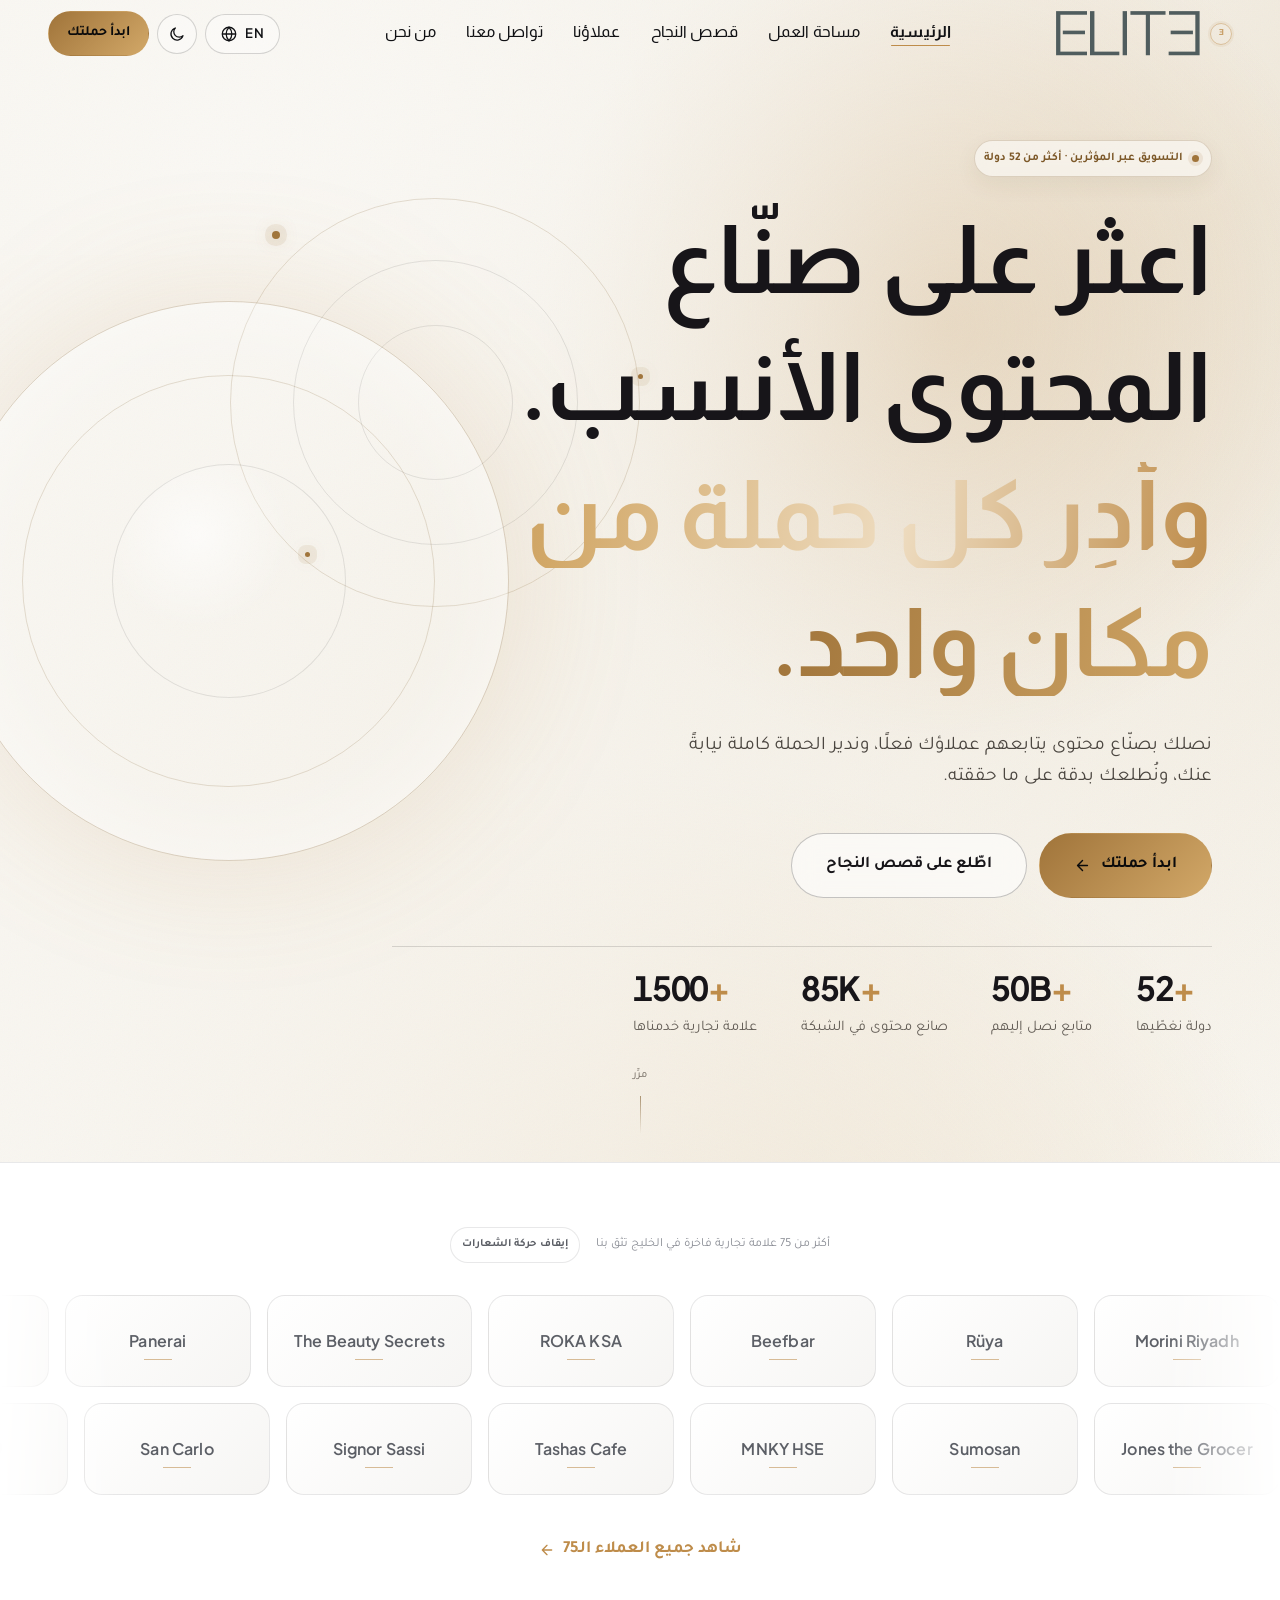
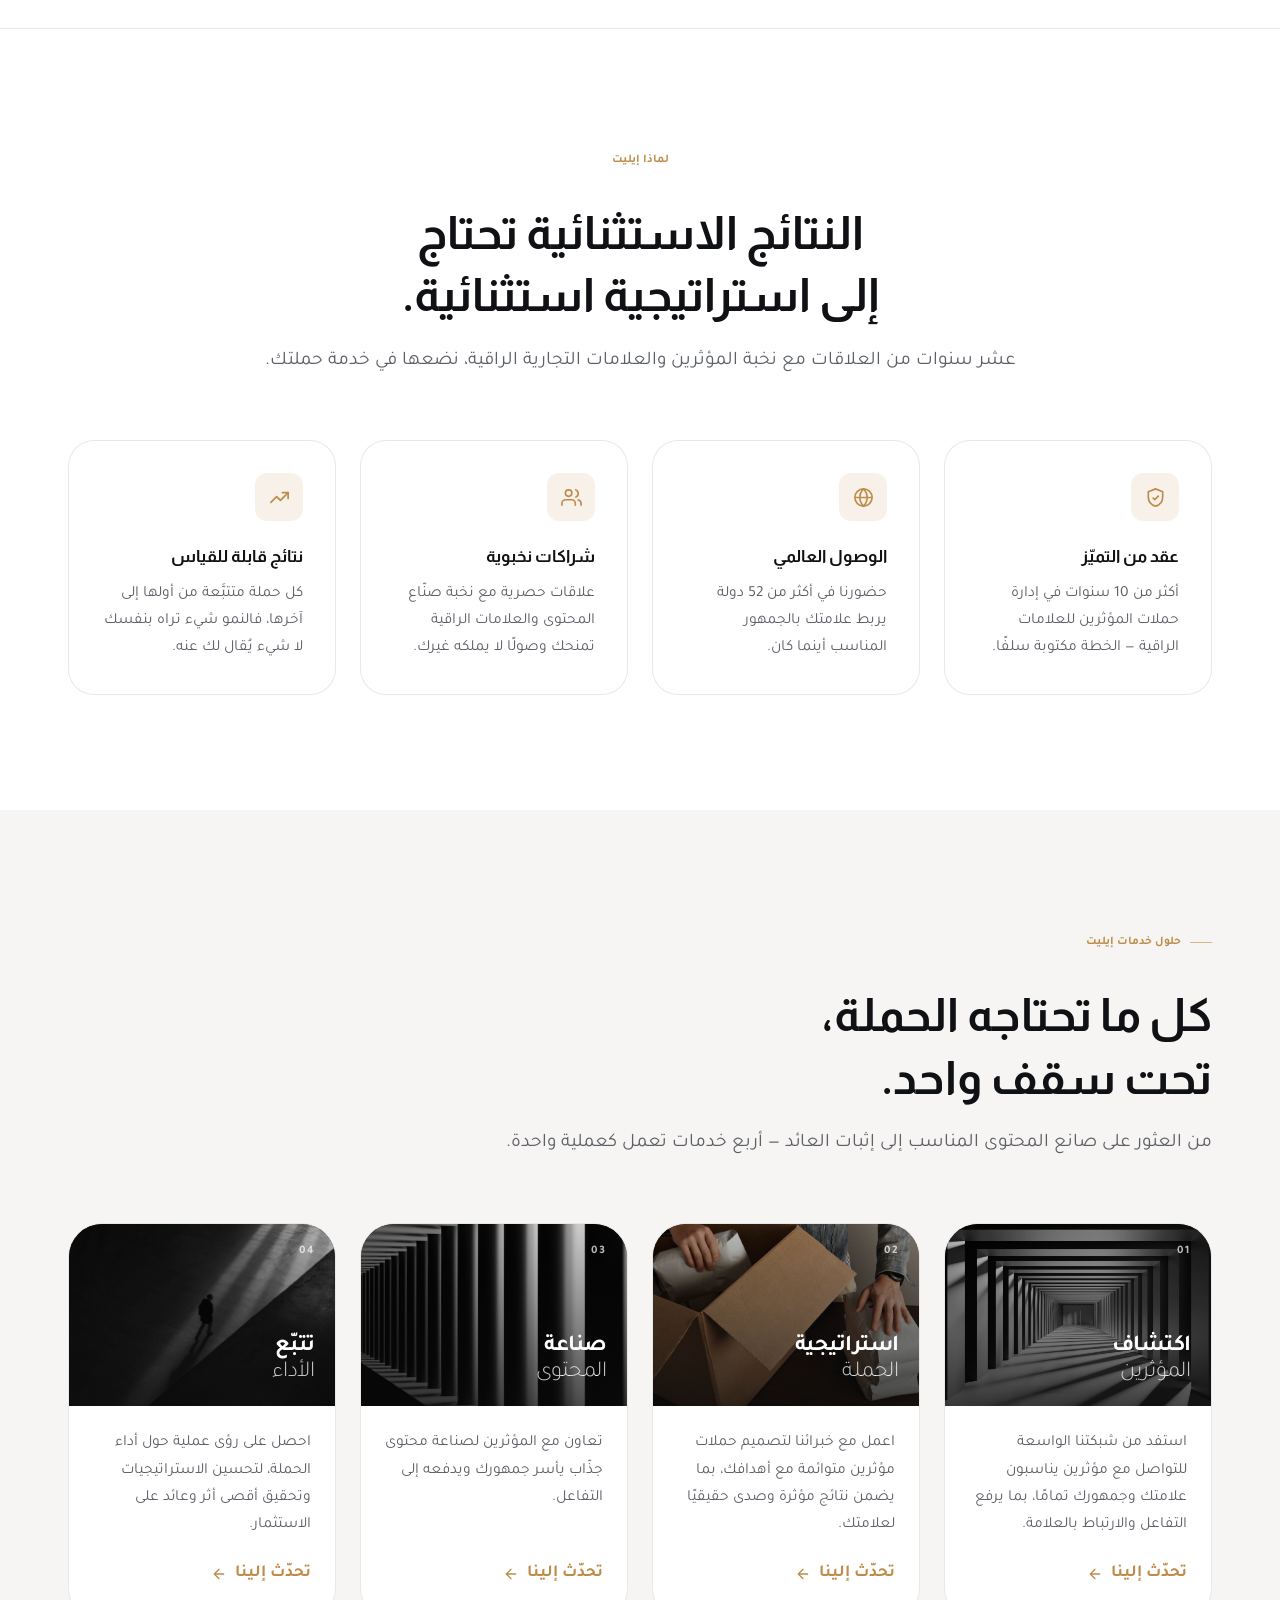
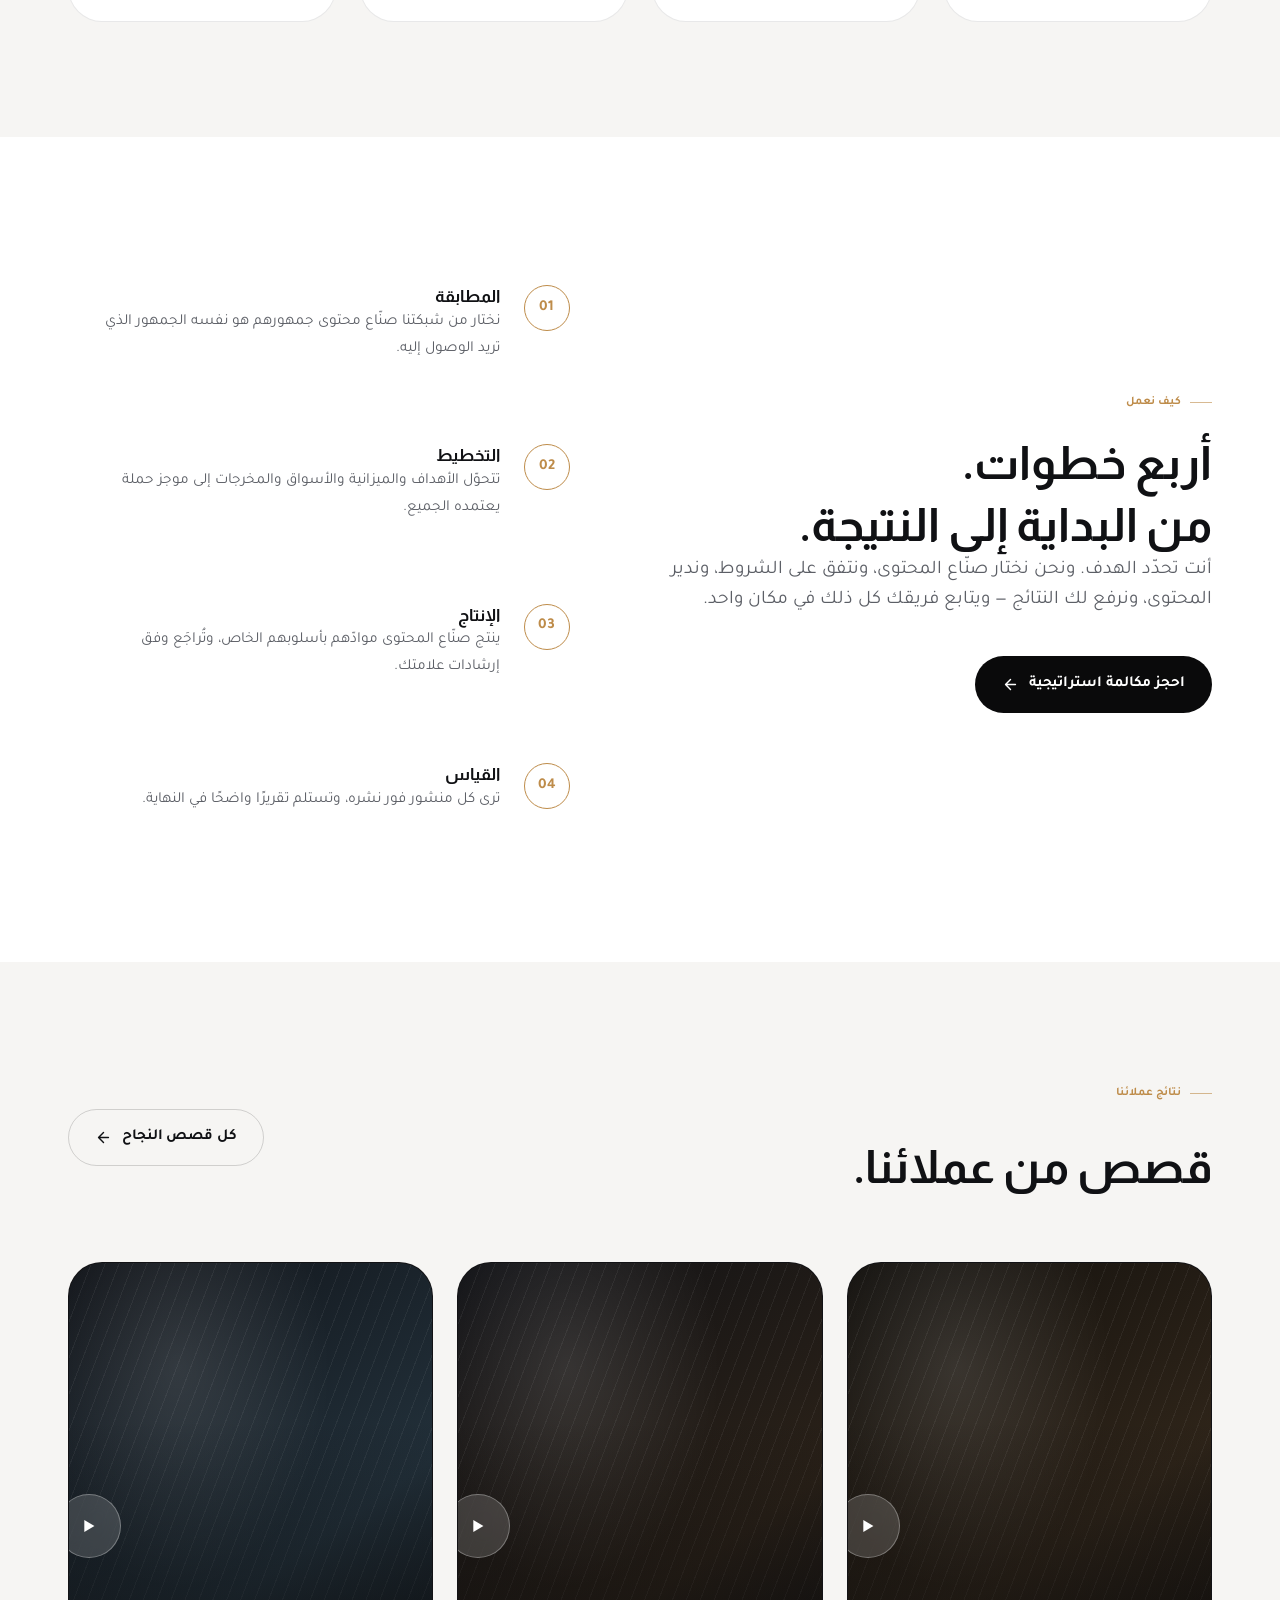
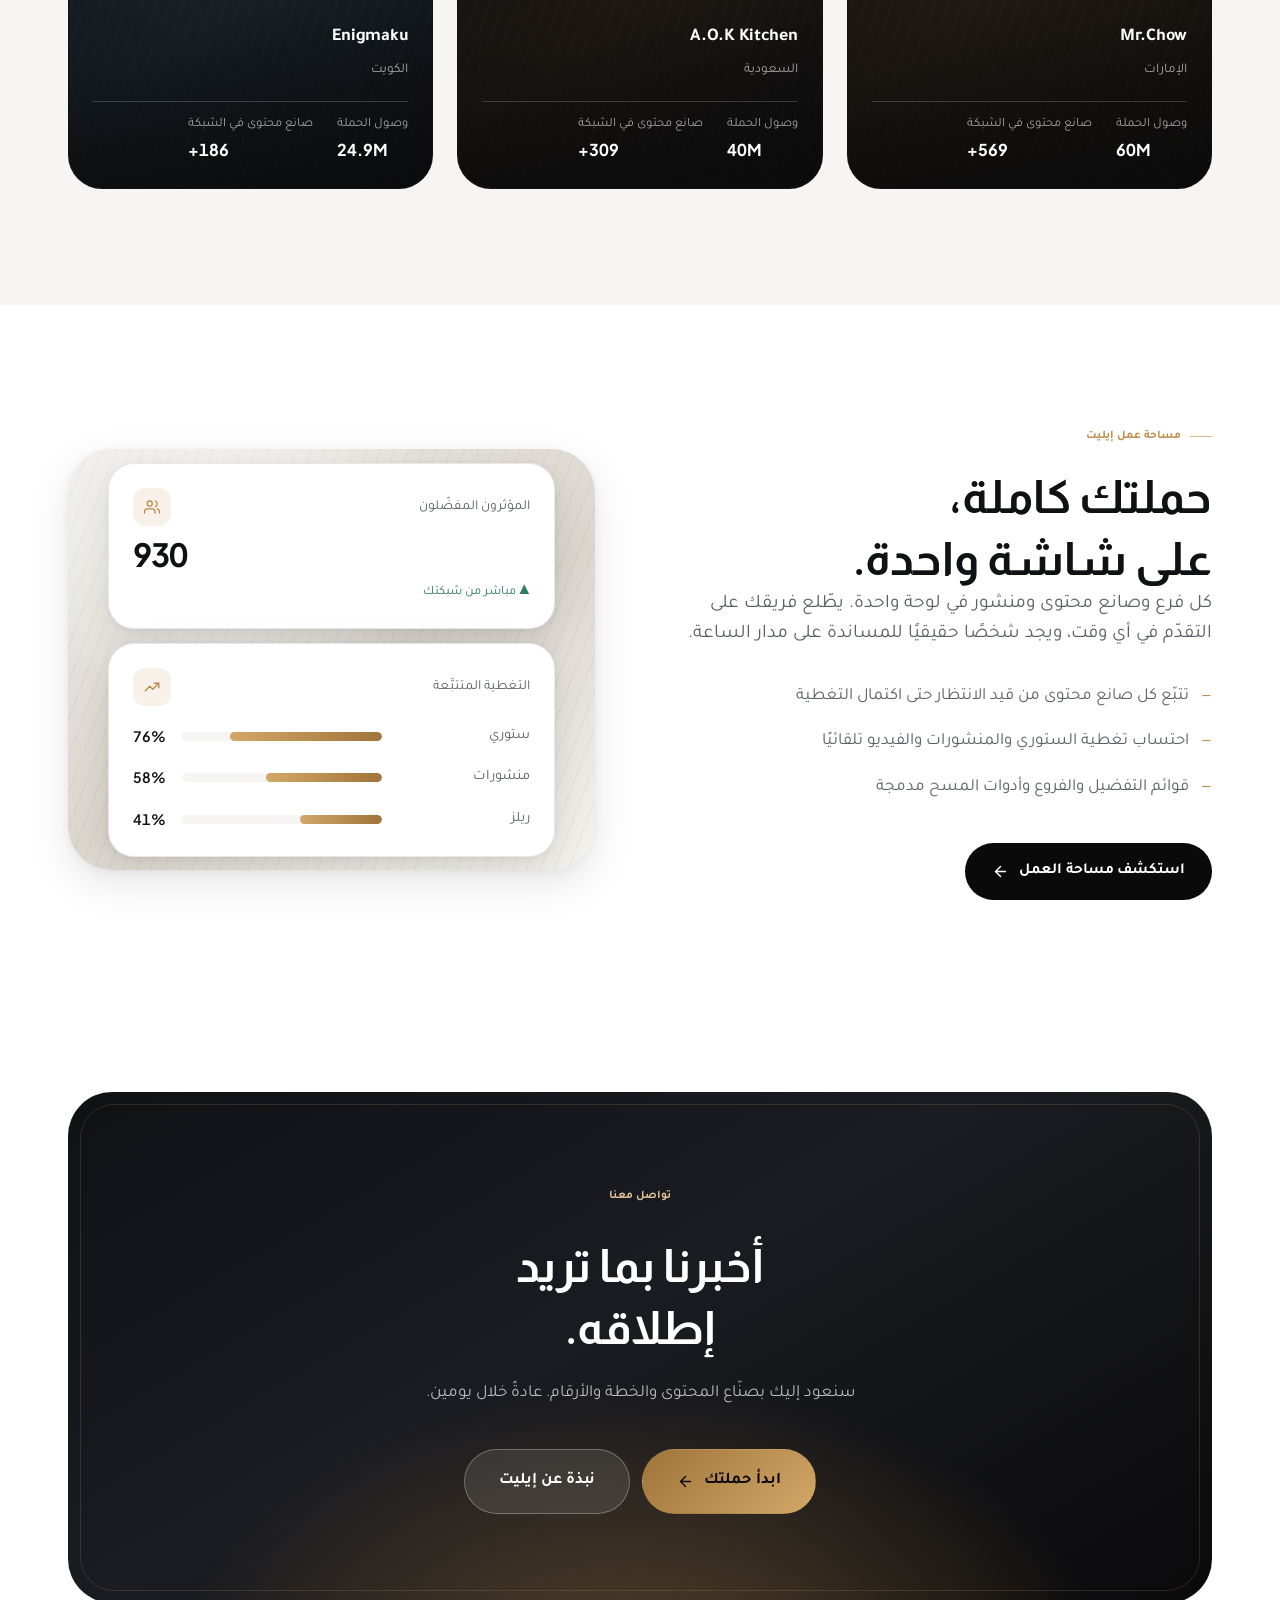
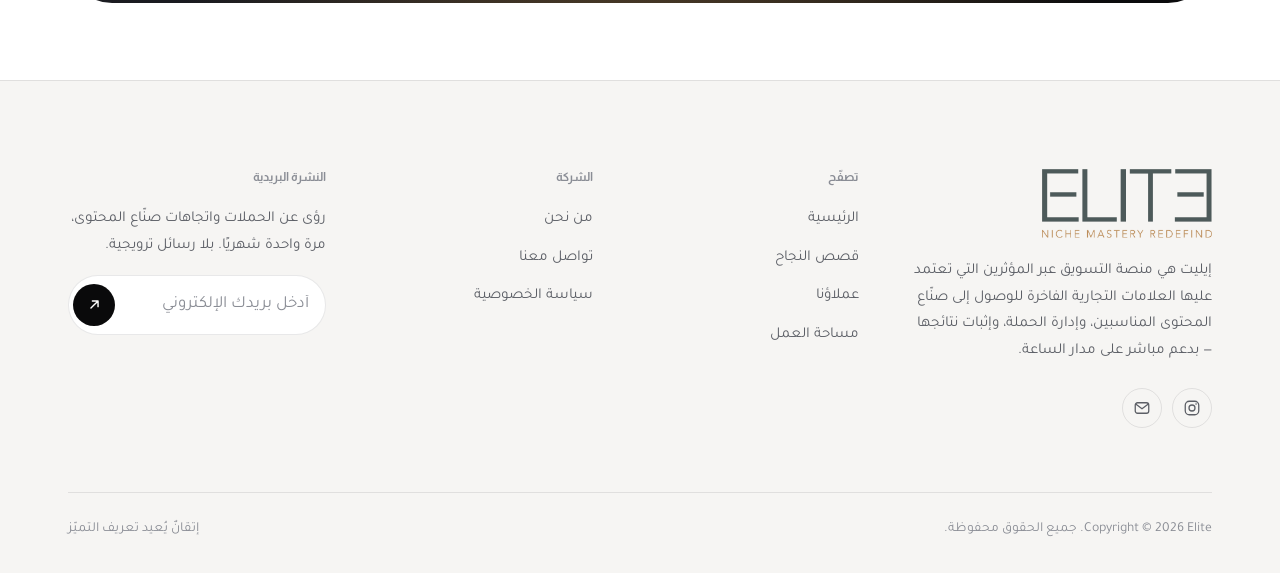
==== ar/index.html @ 70bd1389 "ELITe premium UI/UX rebuild: design system, EN+AR, dashboard, case studies, sponsors, contacts, abou" ====
<!DOCTYPE html>
<html lang="ar" dir="rtl" data-theme="light">
<head>
<meta charset="utf-8"/>
<meta name="viewport" content="width=device-width, initial-scale=1, viewport-fit=cover"/>
<title>إيليت — منصة المؤثرين التي تعتمد عليها العلامات الفاخرة</title>
<meta name="description" content="تربط إيليت العلامات التجارية الفاخرة بصنّاع محتوى موثوقين في أكثر من 52 دولة، ثم تخطط للحملة وتديرها وتقيس نتائجها في مساحة عمل واحدة."/>
<meta name="theme-color" content="#0A0A0B"/>
<link rel="preconnect" href="https://fonts.googleapis.com"/>
<link rel="preconnect" href="https://fonts.gstatic.com" crossorigin/>
<link href="https://fonts.googleapis.com/css2?family=Plus+Jakarta+Sans:wght@300;400;500;600;700;800&amp;family=Playfair+Display:wght@500;600&amp;display=swap" rel="stylesheet"/>
<link href="https://fonts.googleapis.com/css2?family=Tajawal:wght@300;400;500;700;800&family=Almarai:wght@400;700;800&display=swap" rel="stylesheet">
<link rel="stylesheet" href="../assets/css/elite.css"/>
<link rel="stylesheet" href="../assets/css/elite-rtl.css"/>
<link rel="icon" href="../assets/img/elite-logo.svg"/>
<script>(function(){try{var t=localStorage.getItem('elite-theme')||(matchMedia('(prefers-color-scheme: dark)').matches?'dark':'light');document.documentElement.setAttribute('data-theme',t);}catch(e){}})();</script>
<link rel="alternate" hreflang="en" href="../index.html">
<link rel="alternate" hreflang="ar" href="index.html">
</head>
<body data-page="index">
<a class="skip-link" href="#main">تخطَّ إلى المحتوى</a>

<header class="nav" data-tone="light">
  <div class="nav__inner">
    <a class="wordmark" href="index.html" aria-label="إيليت — الصفحة الرئيسية"><span class="wordmark__asset"><img class="wordmark__image" src="../assets/img/elite-logo.svg" alt="Elite"/></span><span class="wordmark__monogram" aria-hidden="true">E</span></a>
    <nav aria-label="التنقّل الرئيسي">
      <ul class="nav__links"><li><a class="nav__link" href="index.html" aria-current="page">الرئيسية</a></li><li><a class="nav__link" href="dashboard.html">مساحة العمل</a></li><li><a class="nav__link" href="case-studies.html">قصص النجاح</a></li><li><a class="nav__link" href="sponsors.html">عملاؤنا</a></li><li><a class="nav__link" href="contacts.html">تواصل معنا</a></li><li><a class="nav__link" href="about.html">من نحن</a></li></ul>
    </nav>
    <div class="nav__actions">
      <a class="icon-btn icon-btn--text lang-toggle" href="../index.html" hreflang="en" lang="en" aria-label="Switch language to English"><svg viewbox="0 0 24 24" fill="none" stroke="currentColor" stroke-width="1.7"><circle cx="12" cy="12" r="9"/><path d="M3 12h18M12 3c2.5 2.6 3.8 5.6 3.8 9S14.5 18.4 12 21c-2.5-2.6-3.8-5.6-3.8-9S9.5 5.6 12 3z"/></svg><span>EN</span></a>
      <button class="icon-btn" type="button" data-theme-toggle aria-label="تغيير المظهر" aria-pressed="false">
        <span class="theme-ico" aria-hidden="true"><span class="theme-ico__moon"><svg viewbox="0 0 24 24" fill="none" stroke="currentColor" stroke-width="1.7" stroke-linecap="round" stroke-linejoin="round"><path d="M20 14.2A8.2 8.2 0 1 1 9.8 4a6.6 6.6 0 0 0 10.2 10.2z"/></svg></span><span class="theme-ico__sun"><svg viewbox="0 0 24 24" fill="none" stroke="currentColor" stroke-width="1.7" stroke-linecap="round"><circle cx="12" cy="12" r="4.2"/><path d="M12 2.5v2M12 19.5v2M2.5 12h2M19.5 12h2M5.2 5.2l1.4 1.4M17.4 17.4l1.4 1.4M18.8 5.2l-1.4 1.4M6.6 17.4l-1.4 1.4"/></svg></span></span>
      </button>
      <a class="btn btn--primary btn--sm nav__cta" href="contacts.html">ابدأ حملتك</a>
      <button class="icon-btn nav__toggle" type="button" data-drawer-toggle aria-expanded="false" aria-controls="drawer" aria-label="فتح القائمة"><svg class="ico-open" viewbox="0 0 24 24" fill="none" stroke="currentColor" stroke-width="1.8" stroke-linecap="round"><path d="M4 8h16M4 16h16"/></svg><svg class="ico-close" style="display:none" viewbox="0 0 24 24" fill="none" stroke="currentColor" stroke-width="1.8" stroke-linecap="round"><path d="M6 6l12 12M18 6L6 18"/></svg></button>
    </div>
  </div>
</header>
<div class="drawer" id="drawer">
  <a href="index.html" aria-current="page">الرئيسية<svg class="ico ico--arrow" viewbox="0 0 24 24" fill="none" stroke="currentColor" stroke-width="2" stroke-linecap="round" stroke-linejoin="round"><path d="M5 12h13M12 5l7 7-7 7"/></svg></a><a href="dashboard.html">مساحة العمل<svg class="ico ico--arrow" viewbox="0 0 24 24" fill="none" stroke="currentColor" stroke-width="2" stroke-linecap="round" stroke-linejoin="round"><path d="M5 12h13M12 5l7 7-7 7"/></svg></a><a href="case-studies.html">قصص النجاح<svg class="ico ico--arrow" viewbox="0 0 24 24" fill="none" stroke="currentColor" stroke-width="2" stroke-linecap="round" stroke-linejoin="round"><path d="M5 12h13M12 5l7 7-7 7"/></svg></a><a href="sponsors.html">عملاؤنا<svg class="ico ico--arrow" viewbox="0 0 24 24" fill="none" stroke="currentColor" stroke-width="2" stroke-linecap="round" stroke-linejoin="round"><path d="M5 12h13M12 5l7 7-7 7"/></svg></a><a href="contacts.html">تواصل معنا<svg class="ico ico--arrow" viewbox="0 0 24 24" fill="none" stroke="currentColor" stroke-width="2" stroke-linecap="round" stroke-linejoin="round"><path d="M5 12h13M12 5l7 7-7 7"/></svg></a><a href="about.html">من نحن<svg class="ico ico--arrow" viewbox="0 0 24 24" fill="none" stroke="currentColor" stroke-width="2" stroke-linecap="round" stroke-linejoin="round"><path d="M5 12h13M12 5l7 7-7 7"/></svg></a>
  <div class="drawer__foot">
    <a class="btn btn--primary btn--block" href="contacts.html">ابدأ حملتك</a>
  </div>
</div>

<main id="main">

  <!-- ── HERO ───────────────────────────────────────────────────────────── -->
  <section class="hero noise">
    <div class="hero__media hero__media--generated" aria-hidden="true"></div>
    <div class="hero__scrim" aria-hidden="true"></div>
    <span class="hero__emblem" aria-hidden="true"></span>
    <div class="hero__orbit" aria-hidden="true"><i></i><i></i><i></i></div>
    <div class="container hero__inner">
      <div class="hero__content">
        <span class="eyebrow hero__eyebrow rise"><span class="hero__live-dot"></span>التسويق عبر المؤثرين · أكثر من 52 دولة</span>
        <h1 class="display rise" data-delay="1">اعثر على صنّاع المحتوى الأنسب.<br/><span class="gold-gradient">وأدِر كل حملة من مكان واحد.</span></h1>
        <p class="hero__sub rise" data-delay="2">نصلك بصنّاع محتوى يتابعهم عملاؤك فعلًا، وندير الحملة كاملة نيابةً عنك، ونُطلعك بدقة على ما حققته.</p>
        <div class="hero__cta rise" data-delay="3">
          <a class="btn btn--primary btn--lg" href="contacts.html">ابدأ حملتك <svg class="ico ico--arrow" viewbox="0 0 24 24" fill="none" stroke="currentColor" stroke-width="2" stroke-linecap="round" stroke-linejoin="round"><path d="M5 12h13M12 5l7 7-7 7"/></svg></a>
          <a class="btn btn--on-dark btn--lg" href="case-studies.html">اطّلع على قصص النجاح</a>
        </div>
        <div class="hero__meta rise" data-delay="4">
          <div class="stat"><div class="stat__value"><span data-count="52">52</span><span class="unit">+</span></div><div class="stat__label">دولة نغطّيها</div></div>
          <div class="stat"><div class="stat__value"><span data-count="50" data-suffix="B">50B</span><span class="unit">+</span></div><div class="stat__label">متابع نصل إليهم</div></div>
          <div class="stat"><div class="stat__value"><span data-count="85" data-suffix="K">85K</span><span class="unit">+</span></div><div class="stat__label">صانع محتوى في الشبكة</div></div>
          <div class="stat"><div class="stat__value"><span data-count="1500">1500</span><span class="unit">+</span></div><div class="stat__label">علامة تجارية خدمناها</div></div>
        </div>
      </div>
    </div>
    <span class="hero__scroll" aria-hidden="true">مرِّر<i></i></span>
  </section>

  <!-- ── TRUST ──────────────────────────────────────────────────────────── -->
  <section class="trust" aria-labelledby="trust-title">
    <div class="trust__head"><p class="trust__label" id="trust-title">أكثر من 75 علامة تجارية فاخرة في الخليج تثق بنا</p><button class="marquee-control" type="button" data-marquee-toggle aria-pressed="false">إيقاف حركة الشعارات</button></div>
    <div class="marquee">
      <div class="marquee__track" data-loop><span class="logo-chip logo-chip--fallback" role="img" aria-label="Morini Riyadh" title="Morini Riyadh"><span aria-hidden="true">Morini Riyadh</span></span><span class="logo-chip logo-chip--fallback" role="img" aria-label="Rüya" title="Rüya"><span aria-hidden="true">Rüya</span></span><span class="logo-chip logo-chip--fallback" role="img" aria-label="Beefbar" title="Beefbar"><span aria-hidden="true">Beefbar</span></span><span class="logo-chip logo-chip--fallback" role="img" aria-label="ROKA KSA" title="ROKA KSA"><span aria-hidden="true">ROKA KSA</span></span><span class="logo-chip logo-chip--fallback" role="img" aria-label="The Beauty Secrets" title="The Beauty Secrets"><span aria-hidden="true">The Beauty Secrets</span></span><span class="logo-chip logo-chip--fallback" role="img" aria-label="Panerai" title="Panerai"><span aria-hidden="true">Panerai</span></span><span class="logo-chip logo-chip--fallback" role="img" aria-label="TAG Heuer" title="TAG Heuer"><span aria-hidden="true">TAG Heuer</span></span><span class="logo-chip logo-chip--fallback" role="img" aria-label="Ted Baker" title="Ted Baker"><span aria-hidden="true">Ted Baker</span></span><span class="logo-chip logo-chip--fallback" role="img" aria-label="Maje" title="Maje"><span aria-hidden="true">Maje</span></span><span class="logo-chip logo-chip--fallback" role="img" aria-label="Crocs" title="Crocs"><span aria-hidden="true">Crocs</span></span><span class="logo-chip logo-chip--fallback" role="img" aria-label="Coya" title="Coya"><span aria-hidden="true">Coya</span></span><span class="logo-chip logo-chip--fallback" role="img" aria-label="Bagatelle" title="Bagatelle"><span aria-hidden="true">Bagatelle</span></span></div>
    </div>
    <div class="marquee marquee--reverse" style="margin-top:16px">
      <div class="marquee__track" data-loop><span class="logo-chip logo-chip--fallback" role="img" aria-label="Jones the Grocer" title="Jones the Grocer"><span aria-hidden="true">Jones the Grocer</span></span><span class="logo-chip logo-chip--fallback" role="img" aria-label="Sumosan" title="Sumosan"><span aria-hidden="true">Sumosan</span></span><span class="logo-chip logo-chip--fallback" role="img" aria-label="MNKY HSE" title="MNKY HSE"><span aria-hidden="true">MNKY HSE</span></span><span class="logo-chip logo-chip--fallback" role="img" aria-label="Tashas Cafe" title="Tashas Cafe"><span aria-hidden="true">Tashas Cafe</span></span><span class="logo-chip logo-chip--fallback" role="img" aria-label="Signor Sassi" title="Signor Sassi"><span aria-hidden="true">Signor Sassi</span></span><span class="logo-chip logo-chip--fallback" role="img" aria-label="San Carlo" title="San Carlo"><span aria-hidden="true">San Carlo</span></span><span class="logo-chip logo-chip--fallback" role="img" aria-label="MYAZŪ" title="MYAZŪ"><span aria-hidden="true">MYAZŪ</span></span><span class="logo-chip logo-chip--fallback" role="img" aria-label="Urth Caffe" title="Urth Caffe"><span aria-hidden="true">Urth Caffe</span></span><span class="logo-chip logo-chip--fallback" role="img" aria-label="Vero Moda" title="Vero Moda"><span aria-hidden="true">Vero Moda</span></span><span class="logo-chip logo-chip--fallback" role="img" aria-label="Kiko" title="Kiko"><span aria-hidden="true">Kiko</span></span><span class="logo-chip logo-chip--fallback" role="img" aria-label="Fred" title="Fred"><span aria-hidden="true">Fred</span></span><span class="logo-chip logo-chip--fallback" role="img" aria-label="Solitaire" title="Solitaire"><span aria-hidden="true">Solitaire</span></span></div>
    </div>
    <div class="container center mt-10">
      <a class="link-arrow" href="sponsors.html">شاهد جميع العملاء الـ75 <svg class="ico ico--arrow" viewbox="0 0 24 24" fill="none" stroke="currentColor" stroke-width="2" stroke-linecap="round" stroke-linejoin="round"><path d="M5 12h13M12 5l7 7-7 7"/></svg></a>
    </div>
  </section>

  <!-- ── VALUE ──────────────────────────────────────────────────────────── -->
  <section class="section" aria-labelledby="value-title">
    <div class="container">
      <div class="section-head section-head--center reveal">
        <span class="eyebrow eyebrow--center">لماذا إيليت</span>
        <h2 id="value-title" class="mt-4">النتائج الاستثنائية تحتاج<br/>إلى استراتيجية استثنائية.</h2>
        <p class="lede">عشر سنوات من العلاقات مع نخبة المؤثرين والعلامات التجارية الراقية، نضعها في خدمة حملتك.</p>
      </div>
      <div class="grid cols-4 mt-16">
        <article class="card card--hover reveal" data-delay="1">
          <div class="card__icon"><svg viewbox="0 0 24 24" fill="none" stroke="currentColor" stroke-width="1.7" stroke-linejoin="round"><path d="M12 3l7.5 3v5.4c0 4.5-3 8.3-7.5 9.6-4.5-1.3-7.5-5.1-7.5-9.6V6z"/><path d="M9 12l2.2 2.2L15.4 10"/></svg></div>
          <h3 class="h4 card__title">عقد من التميّز</h3>
          <p class="muted" style="font-size:.97rem">أكثر من 10 سنوات في إدارة حملات المؤثرين للعلامات الراقية — الخطة مكتوبة سلفًا.</p>
        </article>
        <article class="card card--hover reveal" data-delay="2">
          <div class="card__icon"><svg viewbox="0 0 24 24" fill="none" stroke="currentColor" stroke-width="1.7"><circle cx="12" cy="12" r="9"/><path d="M3 12h18M12 3c2.5 2.6 3.8 5.6 3.8 9S14.5 18.4 12 21c-2.5-2.6-3.8-5.6-3.8-9S9.5 5.6 12 3z"/></svg></div>
          <h3 class="h4 card__title">الوصول العالمي</h3>
          <p class="muted" style="font-size:.97rem">حضورنا في أكثر من 52 دولة يربط علامتك بالجمهور المناسب أينما كان.</p>
        </article>
        <article class="card card--hover reveal" data-delay="3">
          <div class="card__icon"><svg viewbox="0 0 24 24" fill="none" stroke="currentColor" stroke-width="1.7" stroke-linecap="round" stroke-linejoin="round"><path d="M16 20v-1.6a4 4 0 0 0-4-4H6a4 4 0 0 0-4 4V20"/><circle cx="9" cy="7.4" r="3.4"/><path d="M22 20v-1.6a4 4 0 0 0-3-3.87M16.5 4.1a4 4 0 0 1 0 7.4"/></svg></div>
          <h3 class="h4 card__title">شراكات نخبوية</h3>
          <p class="muted" style="font-size:.97rem">علاقات حصرية مع نخبة صنّاع المحتوى والعلامات الراقية تمنحك وصولًا لا يملكه غيرك.</p>
        </article>
        <article class="card card--hover reveal" data-delay="4">
          <div class="card__icon"><svg viewbox="0 0 24 24" fill="none" stroke="currentColor" stroke-width="1.8" stroke-linecap="round" stroke-linejoin="round"><path d="M3 17l6-6 4 4 8-8"/><path d="M15 7h6v6"/></svg></div>
          <h3 class="h4 card__title">نتائج قابلة للقياس</h3>
          <p class="muted" style="font-size:.97rem">كل حملة متتبَّعة من أولها إلى آخرها، فالنمو شيء تراه بنفسك لا شيء يُقال لك عنه.</p>
        </article></div>
    </div>
  </section>

  <!-- ── SERVICES ───────────────────────────────────────────────────────── -->
  <section class="section section--sunken" id="services" aria-labelledby="svc-title">
    <div class="container">
      <div class="section-head reveal">
        <span class="eyebrow">حلول خدمات إيليت</span>
        <h2 id="svc-title" class="mt-4">كل ما تحتاجه الحملة،<br/>تحت سقف واحد.</h2>
        <p class="lede">من العثور على صانع المحتوى المناسب إلى إثبات العائد — أربع خدمات تعمل كعملية واحدة.</p>
      </div>
      <div class="grid cols-4 mt-16">
        <article class="service-card reveal" data-delay="1">
          <div class="service-card__visual">
            <img src="../assets/img/services/influencer-discovery.jpeg" alt="" loading="lazy" decoding="async"/>
            <span class="service-card__num">01</span>
            <span class="service-card__label"><b data-tr="svc.01.top">اكتشاف</b><span data-tr="svc.01.bottom">المؤثرين</span></span>
          </div>
          <div class="service-card__body">
            <p>استفد من شبكتنا الواسعة للتواصل مع مؤثرين يناسبون علامتك وجمهورك تمامًا، بما يرفع التفاعل والارتباط بالعلامة.</p>
            <a class="link-arrow" href="contacts.html">تحدّث إلينا <svg class="ico ico--arrow" viewbox="0 0 24 24" fill="none" stroke="currentColor" stroke-width="2" stroke-linecap="round" stroke-linejoin="round"><path d="M5 12h13M12 5l7 7-7 7"/></svg></a>
          </div>
        </article>
        <article class="service-card reveal" data-delay="2">
          <div class="service-card__visual">
            <img src="../assets/img/services/campaign-strategy.jpeg" alt="" loading="lazy" decoding="async"/>
            <span class="service-card__num">02</span>
            <span class="service-card__label"><b data-tr="svc.02.top">استراتيجية</b><span data-tr="svc.02.bottom">الحملة</span></span>
          </div>
          <div class="service-card__body">
            <p>اعمل مع خبرائنا لتصميم حملات مؤثرين متوائمة مع أهدافك، بما يضمن نتائج مؤثرة وصدى حقيقيًا لعلامتك.</p>
            <a class="link-arrow" href="contacts.html">تحدّث إلينا <svg class="ico ico--arrow" viewbox="0 0 24 24" fill="none" stroke="currentColor" stroke-width="2" stroke-linecap="round" stroke-linejoin="round"><path d="M5 12h13M12 5l7 7-7 7"/></svg></a>
          </div>
        </article>
        <article class="service-card reveal" data-delay="3">
          <div class="service-card__visual">
            <img src="../assets/img/services/content-creation.jpeg" alt="" loading="lazy" decoding="async"/>
            <span class="service-card__num">03</span>
            <span class="service-card__label"><b data-tr="svc.03.top">صناعة</b><span data-tr="svc.03.bottom">المحتوى</span></span>
          </div>
          <div class="service-card__body">
            <p>تعاون مع المؤثرين لصناعة محتوى جذّاب يأسر جمهورك ويدفعه إلى التفاعل.</p>
            <a class="link-arrow" href="contacts.html">تحدّث إلينا <svg class="ico ico--arrow" viewbox="0 0 24 24" fill="none" stroke="currentColor" stroke-width="2" stroke-linecap="round" stroke-linejoin="round"><path d="M5 12h13M12 5l7 7-7 7"/></svg></a>
          </div>
        </article>
        <article class="service-card reveal" data-delay="4">
          <div class="service-card__visual">
            <img src="../assets/img/services/performance-tracking.jpeg" alt="" loading="lazy" decoding="async"/>
            <span class="service-card__num">04</span>
            <span class="service-card__label"><b data-tr="svc.04.top">تتبّع</b><span data-tr="svc.04.bottom">الأداء</span></span>
          </div>
          <div class="service-card__body">
            <p>احصل على رؤى عملية حول أداء الحملة، لتحسين الاستراتيجيات وتحقيق أقصى أثر وعائد على الاستثمار.</p>
            <a class="link-arrow" href="contacts.html">تحدّث إلينا <svg class="ico ico--arrow" viewbox="0 0 24 24" fill="none" stroke="currentColor" stroke-width="2" stroke-linecap="round" stroke-linejoin="round"><path d="M5 12h13M12 5l7 7-7 7"/></svg></a>
          </div>
        </article></div>
    </div>
  </section>

  <!-- ── PROCESS ────────────────────────────────────────────────────────── -->
  <section class="section" aria-labelledby="how-title">
    <div class="container">
      <div class="split">
        <div class="reveal">
          <span class="eyebrow">كيف نعمل</span>
          <h2 id="how-title" class="mt-4">أربع خطوات.<br/>من البداية إلى النتيجة.</h2>
          <p class="lede">أنت تحدّد الهدف. ونحن نختار صنّاع المحتوى، ونتفق على الشروط، وندير المحتوى، ونرفع لك النتائج — ويتابع فريقك كل ذلك في مكان واحد.</p>
          <a class="btn btn--dark mt-10" href="contacts.html">احجز مكالمة استراتيجية <svg class="ico ico--arrow" viewbox="0 0 24 24" fill="none" stroke="currentColor" stroke-width="2" stroke-linecap="round" stroke-linejoin="round"><path d="M5 12h13M12 5l7 7-7 7"/></svg></a>
        </div>
        <div class="steps reveal" data-delay="2">
          <div class="step"><span class="step__num" aria-hidden="true"></span><div><h3 class="h4">المطابقة</h3><p class="muted mt-0" style="font-size:.96rem">نختار من شبكتنا صنّاع محتوى جمهورهم هو نفسه الجمهور الذي تريد الوصول إليه.</p></div></div>
          <div class="step"><span class="step__num" aria-hidden="true"></span><div><h3 class="h4">التخطيط</h3><p class="muted" style="font-size:.96rem">تتحوّل الأهداف والميزانية والأسواق والمخرجات إلى موجز حملة يعتمده الجميع.</p></div></div>
          <div class="step"><span class="step__num" aria-hidden="true"></span><div><h3 class="h4">الإنتاج</h3><p class="muted" style="font-size:.96rem">ينتج صنّاع المحتوى موادّهم بأسلوبهم الخاص، وتُراجَع وفق إرشادات علامتك.</p></div></div>
          <div class="step"><span class="step__num" aria-hidden="true"></span><div><h3 class="h4">القياس</h3><p class="muted" style="font-size:.96rem">ترى كل منشور فور نشره، وتستلم تقريرًا واضحًا في النهاية.</p></div></div>
        </div>
      </div>
    </div>
  </section>

  <!-- ── PROOF ──────────────────────────────────────────────────────────── -->
  <section class="section section--sunken" aria-labelledby="proof-title">
    <div class="container">
      <div class="spread reveal">
        <div class="section-head">
          <span class="eyebrow">نتائج عملائنا</span>
          <h2 id="proof-title" class="mt-4">قصص من عملائنا.</h2>
        </div>
        <a class="btn btn--ghost" href="case-studies.html">كل قصص النجاح <svg class="ico ico--arrow" viewbox="0 0 24 24" fill="none" stroke="currentColor" stroke-width="2" stroke-linecap="round" stroke-linejoin="round"><path d="M5 12h13M12 5l7 7-7 7"/></svg></a>
      </div>
      <div class="grid cols-3 mt-16">
        <a class="story reveal" data-delay="1" href="case-studies.html" aria-label="Mr.Chow — قصة نجاح">
          <div class="story__media"><div class="art art--4"></div></div>
          <span class="story__play" aria-hidden="true"><svg viewbox="0 0 24 24" fill="currentColor"><path d="M8 5.5v13l11-6.5z"/></svg></span>
          <div class="story__meta">
            <span class="name">Mr.Chow</span>
            <span class="place">الإمارات</span>
            <div class="story__stats">
              <div>وصول الحملة<b>60M</b></div>
              <div>صانع محتوى في الشبكة<b>+569</b></div>
            </div>
          </div>
        </a>
        <a class="story reveal" data-delay="2" href="case-studies.html" aria-label="A.O.K Kitchen — قصة نجاح">
          <div class="story__media"><div class="art art--5"></div></div>
          <span class="story__play" aria-hidden="true"><svg viewbox="0 0 24 24" fill="currentColor"><path d="M8 5.5v13l11-6.5z"/></svg></span>
          <div class="story__meta">
            <span class="name">A.O.K Kitchen</span>
            <span class="place">السعودية</span>
            <div class="story__stats">
              <div>وصول الحملة<b>40M</b></div>
              <div>صانع محتوى في الشبكة<b>+309</b></div>
            </div>
          </div>
        </a>
        <a class="story reveal" data-delay="3" href="case-studies.html" aria-label="Enigmaku — قصة نجاح">
          <div class="story__media"><div class="art art--6"></div></div>
          <span class="story__play" aria-hidden="true"><svg viewbox="0 0 24 24" fill="currentColor"><path d="M8 5.5v13l11-6.5z"/></svg></span>
          <div class="story__meta">
            <span class="name">Enigmaku</span>
            <span class="place">الكويت</span>
            <div class="story__stats">
              <div>وصول الحملة<b>24.9M</b></div>
              <div>صانع محتوى في الشبكة<b>+186</b></div>
            </div>
          </div>
        </a></div>
    </div>
  </section>

  <!-- ── PLATFORM ───────────────────────────────────────────────────────── -->
  <section class="section" aria-labelledby="platform-title">
    <div class="container">
      <div class="split split--reverse">
        <div class="split__media reveal">
          <div class="art art--light"></div>
          <div style="position:absolute;inset:clamp(20px,4vw,40px);display:grid;gap:14px;align-content:center">
            <div class="kpi" style="box-shadow:var(--sh-3)">
              <div class="kpi__top"><span class="kpi__label">المؤثرون المفضّلون</span><span class="kpi__icon"><svg viewbox="0 0 24 24" fill="none" stroke="currentColor" stroke-width="1.7" stroke-linecap="round" stroke-linejoin="round"><path d="M16 20v-1.6a4 4 0 0 0-4-4H6a4 4 0 0 0-4 4V20"/><circle cx="9" cy="7.4" r="3.4"/><path d="M22 20v-1.6a4 4 0 0 0-3-3.87M16.5 4.1a4 4 0 0 1 0 7.4"/></svg></span></div>
              <span class="kpi__value" data-count="930">930</span>
              <span class="kpi__delta up">▲ مباشر من شبكتك</span>
            </div>
            <div class="kpi" style="box-shadow:var(--sh-3)">
              <div class="kpi__top"><span class="kpi__label">التغطية المتتبَّعة</span><span class="kpi__icon"><svg viewbox="0 0 24 24" fill="none" stroke="currentColor" stroke-width="1.8" stroke-linecap="round" stroke-linejoin="round"><path d="M3 17l6-6 4 4 8-8"/><path d="M15 7h6v6"/></svg></span></div>
              <div class="bar-list" style="margin-top:6px">
                <div class="bar-row"><span class="label">ستوري</span><span class="track"><span class="fill" data-pct="76"></span></span><span class="pct">76%</span></div>
                <div class="bar-row"><span class="label">منشورات</span><span class="track"><span class="fill" data-pct="58"></span></span><span class="pct">58%</span></div>
                <div class="bar-row"><span class="label">ريلز</span><span class="track"><span class="fill" data-pct="41"></span></span><span class="pct">41%</span></div>
              </div>
            </div>
          </div>
        </div>
        <div class="reveal" data-delay="1">
          <span class="eyebrow">مساحة عمل إيليت</span>
          <h2 id="platform-title" class="mt-4">حملتك كاملة،<br/>على شاشة واحدة.</h2>
          <p class="lede">كل فرع وصانع محتوى ومنشور في لوحة واحدة. يطّلع فريقك على التقدّم في أي وقت، ويجد شخصًا حقيقيًا للمساندة على مدار الساعة.</p>
          <ul class="stack mt-8">
            <li class="row"><span class="gold" aria-hidden="true">—</span><span class="muted">تتبّع كل صانع محتوى من قيد الانتظار حتى اكتمال التغطية</span></li>
            <li class="row"><span class="gold" aria-hidden="true">—</span><span class="muted">احتساب تغطية الستوري والمنشورات والفيديو تلقائيًا</span></li>
            <li class="row"><span class="gold" aria-hidden="true">—</span><span class="muted">قوائم التفضيل والفروع وأدوات المسح مدمجة</span></li>
          </ul>
          <a class="btn btn--dark mt-10" href="dashboard.html">استكشف مساحة العمل <svg class="ico ico--arrow" viewbox="0 0 24 24" fill="none" stroke="currentColor" stroke-width="2" stroke-linecap="round" stroke-linejoin="round"><path d="M5 12h13M12 5l7 7-7 7"/></svg></a>
        </div>
      </div>
    </div>
  </section>

  <!-- ── CTA ────────────────────────────────────────────────────────────── -->
  <section class="section section--tight">
    <div class="container">
      <div class="cta-band rise">
        <span class="eyebrow eyebrow--center" style="color:var(--gold-300)">تواصل معنا</span>
        <h2 class="mt-6">أخبرنا بما تريد إطلاقه.</h2>
        <p>سنعود إليك بصنّاع المحتوى والخطة والأرقام. عادةً خلال يومين.</p>
        <div class="row">
          <a class="btn btn--primary btn--lg" href="contacts.html">ابدأ حملتك <svg class="ico ico--arrow" viewbox="0 0 24 24" fill="none" stroke="currentColor" stroke-width="2" stroke-linecap="round" stroke-linejoin="round"><path d="M5 12h13M12 5l7 7-7 7"/></svg></a>
          <a class="btn btn--on-dark btn--lg" href="about.html">نبذة عن إيليت</a>
        </div>
      </div>
    </div>
  </section>

</main>

<footer class="footer">
  <div class="container">
    <div class="footer__grid">
      <div>
        <img class="footer__logo-image" src="../assets/img/elite-logo.svg" alt="إيليت — منصة المؤثرين التي تعتمد عليها العلامات الفاخرة"/>
        <p class="footer__about">إيليت هي منصة التسويق عبر المؤثرين التي تعتمد عليها العلامات التجارية الفاخرة للوصول إلى صنّاع المحتوى المناسبين، وإدارة الحملة، وإثبات نتائجها — بدعم مباشر على مدار الساعة.</p>
        <div class="social mt-6">
          <a href="https://instagram.com" target="_blank" rel="noopener" aria-label="إيليت على إنستغرام"><svg viewbox="0 0 24 24" fill="none" stroke="currentColor" stroke-width="1.7"><rect x="3" y="3" width="18" height="18" rx="5.4"/><circle cx="12" cy="12" r="4"/><circle cx="17.4" cy="6.6" r="1.1" fill="currentColor" stroke="none"/></svg></a>
          <a href="contacts.html" aria-label="راسل إيليت"><svg viewbox="0 0 24 24" fill="none" stroke="currentColor" stroke-width="1.7" stroke-linecap="round" stroke-linejoin="round"><rect x="3" y="5" width="18" height="14" rx="3"/><path d="M4 7l8 6 8-6"/></svg></a>
        </div>
      </div>
      <div>
        <h4>تصفّح</h4>
        <div class="footer__links">
          <a href="index.html">الرئيسية</a>
          <a href="case-studies.html">قصص النجاح</a>
          <a href="sponsors.html">عملاؤنا</a>
          <a href="dashboard.html">مساحة العمل</a>
        </div>
      </div>
      <div>
        <h4>الشركة</h4>
        <div class="footer__links">
          <a href="about.html">من نحن</a>
          <a href="contacts.html">تواصل معنا</a>
          <a href="#privacy" data-modal-open="privacy-modal">سياسة الخصوصية</a>
        </div>
      </div>
      <div>
        <h4>النشرة البريدية</h4>
        <p class="muted" style="font-size:.95rem;margin-bottom:16px">رؤى عن الحملات واتجاهات صنّاع المحتوى، مرة واحدة شهريًا. بلا رسائل ترويجية.</p>
        <form class="inline-field" data-validate data-success="تم اشتراكك. أهلًا بك في إيليت.">
          <label class="sr-only" for="nl-email">البريد الإلكتروني</label>
          <div class="field" style="width:100%">
            <input class="input" id="nl-email" name="email" type="email" required placeholder="أدخل بريدك الإلكتروني"/>
            <span class="field__error">أدخل بريدًا إلكترونيًا صحيحًا، مثل name@company.com.</span>
          </div>
          <button type="submit" aria-label="اشترك"><svg viewbox="0 0 24 24" fill="none" stroke="currentColor" stroke-width="2" stroke-linecap="round" stroke-linejoin="round"><path d="M7 17L17 7M9 7h8v8"/></svg></button>
        </form>
      </div>
    </div>
    <div class="footer__bottom">
      <span>Copyright © <span data-year>2026</span> Elite. جميع الحقوق محفوظة.</span>
      <span>إتقانٌ يُعيد تعريف التميّز</span>
    </div>
  </div>
</footer>

<div class="modal" id="privacy-modal" role="dialog" aria-modal="true" aria-labelledby="privacy-title">
  <div class="modal__panel">
    <div class="spread" style="align-items:flex-start">
      <h3 id="privacy-title">سياسة الخصوصية</h3>
      <button class="icon-btn" type="button" data-modal-close aria-label="إغلاق">
        <svg viewbox="0 0 24 24" fill="none" stroke="currentColor" stroke-width="1.8" stroke-linecap="round"><path d="M6 6l12 12M18 6L6 18"/></svg>
      </button>
    </div>
    <p class="muted mt-6">لا تجمع إيليت سوى المعلومات اللازمة لتشغيل حملاتك — بيانات التواصل التي ترسلها، وبيانات أداء الحملة من حسابات صنّاع المحتوى المرتبطة. نحن لا نبيع بياناتك إطلاقًا.</p>
    <p class="muted mt-4">للاطلاع على السياسة كاملة أو لطلب حذف بياناتك، تواصل معنا وسنرد خلال 30 يومًا.</p>
    <a class="btn btn--dark mt-8" href="contacts.html">تواصل معنا</a>
  </div>
</div>

<div class="toast" id="toast" role="status" aria-live="polite"></div>
<script src="../assets/js/elite.js" defer></script>
</body>
</html>
---- assets/css/elite.css ----
/* ==========================================================================
   ELITƎ — Design System
   Niche Mastery Redefined
   --------------------------------------------------------------------------
   1. Tokens
   2. Reset & base
   3. Layout primitives
   4. Typography
   5. Buttons
   6. Cards
   7. Navigation
   8. Forms & inputs
   9. Sections & patterns
   10. Motion
   11. Utilities
   12. Responsive
   ========================================================================== */

/* 1. TOKENS ================================================================ */
:root{
  /* Brand — Elite gold */
  --gold-100:#F7EFE2;
  --gold-200:#EEDCC0;
  --gold-300:#DFC29A;
  --gold-400:#D2A868;
  --gold-500:#BE8C4A;   /* primary brand gold */
  --gold-600:#A0743A;
  --gold-700:#7C5828;

  /* Ink & neutrals */
  --ink-900:#0A0A0B;
  --ink-800:#141416;
  --ink-700:#1F2023;
  --ink-600:#3A3C41;
  --ink-500:#5C5F66;
  --ink-400:#8A8D95;
  --ink-300:#B9BCC3;
  --ink-200:#DDDFE3;
  --ink-100:#EFEFF1;
  --ink-050:#F7F7F5;

  /* Semantic surfaces (light) */
  --bg:            #FFFFFF;
  --bg-sunken:     #F6F5F3;
  --bg-raised:     #FFFFFF;
  --bg-inverse:    #0A0A0B;
  --surface-glass: rgba(255,255,255,.72);
  --border:        rgba(10,10,11,.09);
  --border-strong: rgba(10,10,11,.16);

  --text:          #101114;
  --text-muted:    #5C5F66;
  --text-subtle:   #8A8D95;
  --text-inverse:  #FFFFFF;
  --accent:        var(--gold-500);
  --accent-soft:   rgba(190,140,74,.12);

  /* Radii — Apple-ish generous rounding, one scale */
  --r-xs:8px; --r-sm:12px; --r-md:18px; --r-lg:26px; --r-xl:34px; --r-2xl:44px; --r-pill:999px;

  /* Elevation */
  --sh-1:0 1px 2px rgba(10,10,11,.05), 0 1px 1px rgba(10,10,11,.03);
  --sh-2:0 4px 14px rgba(10,10,11,.06), 0 1px 3px rgba(10,10,11,.04);
  --sh-3:0 14px 40px rgba(10,10,11,.10), 0 2px 8px rgba(10,10,11,.05);
  --sh-4:0 30px 80px rgba(10,10,11,.16), 0 6px 18px rgba(10,10,11,.06);
  --sh-gold:0 18px 44px rgba(190,140,74,.28);

  /* Spacing scale (4pt) */
  --s-1:4px;  --s-2:8px;  --s-3:12px; --s-4:16px; --s-5:20px; --s-6:24px;
  --s-8:32px; --s-10:40px; --s-12:48px; --s-16:64px; --s-20:80px;
  --s-24:96px; --s-32:128px; --s-40:160px;

  /* Section rhythm */
  --section-y: clamp(72px, 9vw, 152px);
  --container: 1240px;
  --container-narrow: 820px;
  --gutter: clamp(20px, 4vw, 48px);

  /* Type */
  --font: "Plus Jakarta Sans", -apple-system, BlinkMacSystemFont, "Segoe UI", Roboto, Helvetica, Arial, sans-serif;
  --font-editorial:"Playfair Display", Georgia, serif;
  --font-ar: "Plus Jakarta Sans", "Segoe UI", Tahoma, sans-serif;

  /* Motion */
  --ease: cubic-bezier(.22,.61,.36,1);
  --ease-out: cubic-bezier(.16,1,.3,1);
  --ease-in-out: cubic-bezier(.65,0,.35,1);
  --dur-1:160ms; --dur-2:280ms; --dur-3:520ms; --dur-4:900ms;

  --nav-h:68px;
  --ring-gold:rgba(210,168,104,.38);
}

/* Dark theme */
:root[data-theme="dark"]{
  --bg:            #0A0A0B;
  --bg-sunken:     #0F0F11;
  --bg-raised:     #17181B;
  --bg-inverse:    #F7F7F5;
  --surface-glass: rgba(16,17,20,.66);
  --border:        rgba(255,255,255,.10);
  --border-strong: rgba(255,255,255,.20);

  --text:          #F4F4F3;
  --text-muted:    #A7AAB1;
  --text-subtle:   #7B7E86;
  --text-inverse:  #0A0A0B;
  --accent:        var(--gold-400);
  --accent-soft:   rgba(210,168,104,.16);

  --sh-1:0 1px 2px rgba(0,0,0,.5);
  --sh-2:0 4px 16px rgba(0,0,0,.45);
  --sh-3:0 16px 44px rgba(0,0,0,.55);
  --sh-4:0 30px 80px rgba(0,0,0,.65);
  --sh-gold:0 18px 44px rgba(190,140,74,.22);
}

/* 2. RESET & BASE ========================================================== */
*,*::before,*::after{box-sizing:border-box}
html{color-scheme:light;-webkit-text-size-adjust:100%;scroll-behavior:smooth;scroll-padding-top:calc(var(--nav-h) + 24px)}
html[data-theme="dark"]{color-scheme:dark}
body{
  margin:0;
  font-family:var(--font);
  font-size:17px;
  line-height:1.6;
  color:var(--text);
  background:var(--bg);
  -webkit-font-smoothing:antialiased;
  -moz-osx-font-smoothing:grayscale;
  overflow-x:hidden;
  transition:background-color var(--dur-3) var(--ease), color var(--dur-3) var(--ease);
}
img,svg,video{max-width:100%;display:block}
a{color:inherit;text-decoration:none}
button,input,select,textarea{font:inherit;color:inherit}
ul,ol{margin:0;padding:0;list-style:none}
h1,h2,h3,h4,h5,p,figure{margin:0}
hr{border:0;border-top:1px solid var(--border);margin:0}
::selection{background:var(--accent);color:#fff}

/* Focus — visible, branded, never removed */
:focus{outline:none}
:focus-visible{
  outline:2px solid var(--accent);
  outline-offset:3px;
  border-radius:var(--r-xs);
}

.skip-link{
  position:fixed;top:-100px;left:16px;z-index:999;
  background:var(--ink-900);color:#fff;padding:12px 20px;border-radius:var(--r-pill);
  transition:top var(--dur-2) var(--ease);
}
.skip-link:focus-visible{top:16px}

/* 3. LAYOUT ================================================================ */
.container{width:100%;max-width:var(--container);margin-inline:auto;padding-inline:var(--gutter)}
.container--narrow{max-width:var(--container-narrow)}
.container--wide{max-width:1440px}
.section{padding-block:var(--section-y);position:relative}
.section--sunken{background:var(--bg-sunken)}
.section--tight{padding-block:clamp(48px,6vw,88px)}
.grid{display:grid;gap:var(--s-6)}
.stack > * + *{margin-top:var(--s-4)}
.row{display:flex;align-items:center;gap:var(--s-3);flex-wrap:wrap}
.spread{display:flex;align-items:center;justify-content:space-between;gap:var(--s-6);flex-wrap:wrap}

/* 4. TYPOGRAPHY ============================================================ */
.display{
  font-size:clamp(2.9rem,7.4vw,6.2rem);
  line-height:.98;
  letter-spacing:-.035em;
  font-weight:700;
}
h1,.h1{font-size:clamp(2.3rem,5vw,4rem);line-height:1.04;letter-spacing:-.03em;font-weight:700}
h2,.h2{font-size:clamp(1.9rem,3.6vw,3rem);line-height:1.08;letter-spacing:-.028em;font-weight:700}
h3,.h3{font-size:clamp(1.3rem,2vw,1.75rem);line-height:1.2;letter-spacing:-.02em;font-weight:600}
h4,.h4{font-size:1.09rem;line-height:1.35;letter-spacing:-.01em;font-weight:600}

.lede{font-size:clamp(1.05rem,1.5vw,1.32rem);line-height:1.55;color:var(--text-muted);font-weight:400}
.body-lg{font-size:1.06rem;color:var(--text-muted)}
.muted{color:var(--text-muted)}
.subtle{color:var(--text-subtle)}
.eyebrow{
  display:inline-flex;align-items:center;gap:9px;
  font-size:.735rem;font-weight:600;letter-spacing:.16em;text-transform:uppercase;
  color:var(--accent);
}
.eyebrow::before{
  content:"";width:22px;height:1px;background:currentColor;opacity:.6;
}
.eyebrow--center::before{display:none}

.section-head{max-width:760px}
.section-head--center{margin-inline:auto;text-align:center}
.section-head .eyebrow{margin-bottom:var(--s-4)}
.section-head p{margin-top:var(--s-5)}

.gold{color:var(--accent)}
.gold-gradient{
  background:linear-gradient(100deg,var(--gold-600),var(--gold-400) 42%,var(--gold-200) 72%,var(--gold-500));
  -webkit-background-clip:text;background-clip:text;color:transparent;
}
.tracked{letter-spacing:.28em}

/* Brand wordmark — the reversed final E is Elite's signature */
.wordmark{
  display:inline-flex;align-items:center;gap:10px;height:46px;
  line-height:1;flex:none;isolation:isolate;
}
:root[data-theme="light"] .wordmark{color:#171519}
.wordmark__asset{position:relative;display:block;width:144px;height:46px;overflow:hidden;flex:none}
.wordmark__image{position:absolute;top:0;left:0;width:144px;max-width:none;height:auto;display:block;mix-blend-mode:multiply}
:root[data-theme="dark"] .wordmark__image{filter:invert(1) contrast(.93);mix-blend-mode:screen}
.wordmark__monogram{position:relative;overflow:hidden;display:grid;place-items:center;width:22px;height:22px;border:1px solid color-mix(in srgb,currentColor 58%,transparent);border-radius:50%;color:var(--gold-500);font-family:var(--font);font-size:.59rem;font-weight:760;letter-spacing:0;line-height:1;transform:scaleX(-1);opacity:.78;box-shadow:0 0 0 2px var(--accent-soft);transition:opacity var(--ease-out),border-color var(--ease-out),box-shadow var(--ease-out)}
:root[data-theme="dark"] .wordmark__monogram{color:var(--gold-300);border-color:rgba(223,194,154,.42);box-shadow:0 0 0 2px rgba(223,194,154,.08)}
.wordmark:hover .wordmark__monogram,.wordmark:focus-visible .wordmark__monogram{opacity:1;border-color:currentColor}
.wordmark__monogram::after{content:"";position:absolute;top:-35%;bottom:-35%;left:-100%;width:55%;background:linear-gradient(90deg,transparent,rgba(255,249,229,.66),transparent);transform:skewX(-22deg) translateX(-180%);animation:monogram-glint 12s var(--ease-in-out) infinite;pointer-events:none}
@keyframes monogram-glint{0%,78%,100%{opacity:0;transform:skewX(-22deg) translateX(-180%)}82%{opacity:.44}91%{opacity:0;transform:skewX(-22deg) translateX(410%)}}
.wordmark__sub{
  display:block;font-size:.44em;letter-spacing:.2em;font-weight:500;
  color:var(--text-subtle);margin-top:.55em;
}

/* 5. BUTTONS =============================================================== */
.btn{
  --btn-bg:var(--ink-900); --btn-fg:#fff; --btn-bd:transparent;
  position:relative;display:inline-flex;align-items:center;justify-content:center;gap:10px;
  padding:14px 26px;min-height:50px;
  border-radius:var(--r-pill);border:1px solid var(--btn-bd);
  background:var(--btn-bg);color:var(--btn-fg);
  font-size:.96rem;font-weight:600;letter-spacing:-.005em;
  cursor:pointer;isolation:isolate;overflow:hidden;
  transition:transform var(--dur-2) var(--ease-out), box-shadow var(--dur-2) var(--ease-out),
             background-color var(--dur-2) var(--ease), color var(--dur-2) var(--ease),
             border-color var(--dur-2) var(--ease);
}
.btn::after{
  content:"";position:absolute;inset:0;z-index:-1;
  background:linear-gradient(120deg,transparent 20%,rgba(255,255,255,.22),transparent 80%);
  transform:translateX(-120%);transition:transform var(--dur-4) var(--ease-out);
}
.btn:hover{transform:translateY(-2px);box-shadow:var(--sh-3)}
.btn:hover::after{transform:translateX(120%)}
.btn:active{transform:translateY(0) scale(.985)}

.btn--primary{--btn-bg:linear-gradient(135deg,var(--gold-600),var(--gold-400));--btn-fg:#0A0A0B}
.btn--primary:hover{box-shadow:var(--sh-gold)}
.btn--dark{--btn-bg:var(--ink-900);--btn-fg:#fff}
:root[data-theme="dark"] .btn--dark{--btn-bg:#fff;--btn-fg:#0A0A0B}
.btn--ghost{--btn-bg:transparent;--btn-fg:var(--text);--btn-bd:var(--border-strong)}
.btn--ghost:hover{--btn-bd:var(--accent);--btn-fg:var(--accent)}
.btn--quiet{--btn-bg:transparent;--btn-fg:var(--text);padding-inline:10px}
.btn--quiet:hover{--btn-fg:var(--accent);transform:none;box-shadow:none}
.btn--on-dark{--btn-bg:rgba(255,255,255,.10);--btn-fg:#fff;--btn-bd:rgba(255,255,255,.28);backdrop-filter:blur(14px)}
.btn--on-dark:hover{--btn-bg:rgba(255,255,255,.18);--btn-bd:rgba(255,255,255,.5)}
.btn--sm{padding:9px 18px;min-height:40px;font-size:.88rem}
.btn--lg{padding:17px 34px;min-height:58px;font-size:1.02rem}
.btn--block{width:100%}
.btn[disabled],.btn[aria-disabled="true"]{opacity:.45;pointer-events:none}
.btn .ico{width:17px;height:17px;flex:none;transition:transform var(--dur-2) var(--ease-out)}
.btn:hover .ico--arrow{transform:translateX(3px)}

.link-arrow{
  display:inline-flex;align-items:center;gap:8px;font-weight:600;color:var(--accent);
  transition:gap var(--dur-2) var(--ease-out);
}
.link-arrow:hover{gap:13px}

/* 6. CARDS ================================================================= */
.card{
  position:relative;background:var(--bg-raised);border:1px solid var(--border);
  border-radius:var(--r-lg);padding:var(--s-8);
  transition:transform var(--dur-3) var(--ease-out), box-shadow var(--dur-3) var(--ease-out),
             border-color var(--dur-3) var(--ease);
}
.card--hover:hover{transform:translateY(-6px);box-shadow:var(--sh-3);border-color:var(--border-strong)}
.card--flush{padding:0;overflow:hidden}
.card--sunken{background:var(--bg-sunken);border-color:transparent}
.card__media{position:relative;aspect-ratio:4/3;overflow:hidden;background:var(--ink-800)}
.card__media img{width:100%;height:100%;object-fit:cover;transition:transform var(--dur-4) var(--ease-out)}
.card--hover:hover .card__media img{transform:scale(1.06)}
.card__body{padding:var(--s-6) var(--s-6) var(--s-8)}
.card__title{margin-bottom:var(--s-3)}
.card__icon{
  width:48px;height:48px;border-radius:var(--r-sm);display:grid;place-items:center;
  background:var(--accent-soft);color:var(--accent);margin-bottom:var(--s-6);
}
.card__icon svg{width:23px;height:23px}

/* Service card — image top, gradient scrim, copy below */
.service-card{
  position:relative;display:flex;flex-direction:column;
  background:var(--bg-raised);border:1px solid var(--border);
  border-radius:var(--r-xl);overflow:hidden;height:100%;
  transition:transform var(--dur-3) var(--ease-out), box-shadow var(--dur-3) var(--ease-out), border-color var(--dur-3) var(--ease);
}
.service-card:hover{transform:translateY(-8px);box-shadow:var(--sh-4);border-color:var(--border-strong)}
.service-card__visual{
  position:relative;aspect-ratio:16/11;overflow:hidden;
  background:linear-gradient(140deg,var(--ink-800),var(--ink-700) 55%,#2A2B30);
}
.service-card__visual img{width:100%;height:100%;object-fit:cover;opacity:.92;transition:transform var(--dur-4) var(--ease-out)}
.service-card:hover .service-card__visual img{transform:scale(1.07)}
.service-card__visual::after{
  content:"";position:absolute;inset:0;
  background:linear-gradient(180deg,rgba(10,10,11,.15) 0%,rgba(10,10,11,.72) 100%);
}
.service-card__num{
  position:absolute;top:18px;left:20px;z-index:2;
  font-size:.72rem;font-weight:600;letter-spacing:.18em;color:rgba(255,255,255,.72);
}
.service-card__label{
  position:absolute;left:24px;right:24px;bottom:20px;z-index:2;color:#fff;
}
.service-card__label b{display:block;font-size:1.42rem;font-weight:700;letter-spacing:-.02em;line-height:1.1}
.service-card__label span{display:block;font-size:1.42rem;font-weight:300;letter-spacing:-.01em;line-height:1.15;color:rgba(255,255,255,.78)}
.service-card__body{padding:var(--s-6) var(--s-6) var(--s-8);display:flex;flex-direction:column;gap:var(--s-5);flex:1}
.service-card__body p{color:var(--text-muted);font-size:.97rem}
.service-card__body .link-arrow{margin-top:auto}

/* Stat */
.stat{padding:var(--s-6) 0}
.stat__value{font-size:clamp(2.4rem,4.6vw,3.6rem);font-weight:700;letter-spacing:-.04em;line-height:1;color:var(--text)}
.stat__value .unit{color:var(--accent)}
.stat__label{margin-top:var(--s-3);font-size:.92rem;color:var(--text-muted)}

/* 7. NAVIGATION ============================================================ */
.nav{
  position:fixed;top:0;left:0;right:0;z-index:100;height:var(--nav-h);
  display:flex;align-items:center;
  background:transparent;
  transition:background-color var(--dur-3) var(--ease), box-shadow var(--dur-3) var(--ease),
             border-color var(--dur-3) var(--ease), backdrop-filter var(--dur-3) var(--ease);
  border-bottom:1px solid transparent;
}
.nav__inner{width:100%;max-width:var(--container-wide,1440px);margin-inline:auto;padding-inline:var(--gutter);
  display:flex;align-items:center;justify-content:space-between;gap:var(--s-6)}
.nav.is-stuck{
  background:color-mix(in srgb,var(--surface-glass) 92%,transparent);
  backdrop-filter:saturate(180%) blur(22px);
  -webkit-backdrop-filter:saturate(180%) blur(22px);
  border-bottom-color:var(--border);
}
/* On-dark hero: nav text is white until stuck */
.nav[data-tone="light"]:not(.is-stuck) .nav__link,
.nav[data-tone="light"]:not(.is-stuck) .wordmark,
.nav[data-tone="light"]:not(.is-stuck) .icon-btn{color:#fff}
.nav[data-tone="light"]:not(.is-stuck) .icon-btn{border-color:rgba(255,255,255,.24)}

.nav__links{display:flex;align-items:center;gap:6px}
.nav__link{
  position:relative;padding:9px 12px;border-radius:var(--r-pill);
  font-family:var(--font-editorial);font-size:.98rem;font-weight:500;letter-spacing:.008em;color:var(--text-muted);
  transition:color var(--dur-2) var(--ease), background-color var(--dur-2) var(--ease);
  white-space:nowrap;
}
.nav__link:hover{color:var(--text);background:var(--accent-soft)}
.nav__link[aria-current="page"]{color:var(--accent);font-weight:600}
.nav__link[aria-current="page"]::after{
  content:"";position:absolute;left:13px;right:13px;bottom:3px;height:1px;border-radius:2px;
  background:var(--accent);
}
.nav__actions{display:flex;align-items:center;gap:var(--s-2)}

.icon-btn{
  width:40px;height:40px;display:grid;place-items:center;flex:none;
  border-radius:var(--r-pill);border:1px solid var(--border);background:transparent;
  color:var(--text);cursor:pointer;
  transition:background-color var(--dur-2) var(--ease), border-color var(--dur-2) var(--ease),
             transform var(--dur-2) var(--ease-out), color var(--dur-2) var(--ease);
}
.theme-ico{position:relative;width:18px;height:18px;display:grid;place-items:center}
.theme-ico__moon,.theme-ico__sun{position:absolute;inset:0;display:grid;place-items:center;transition:opacity var(--dur-2) var(--ease),transform var(--dur-2) var(--ease-out)}
.theme-ico__sun{opacity:0;transform:rotate(-45deg) scale(.72)}
:root[data-theme="dark"] .theme-ico__moon{opacity:0;transform:rotate(45deg) scale(.72)}
:root[data-theme="dark"] .theme-ico__sun{opacity:1;transform:none}
.icon-btn:hover{background:var(--accent-soft);border-color:var(--accent);color:var(--accent);transform:translateY(-1px)}
.icon-btn svg{width:18px;height:18px}
.icon-btn--text{width:auto;padding-inline:14px;font-size:.82rem;font-weight:600;letter-spacing:.06em;gap:7px}

.nav__toggle{display:none}

/* Mobile drawer */
.drawer{
  position:fixed;inset:0;z-index:99;
  background:var(--bg);
  padding:calc(var(--nav-h) + 24px) var(--gutter) 40px;
  display:flex;flex-direction:column;gap:var(--s-2);
  transform:translateY(-8px);opacity:0;pointer-events:none;visibility:hidden;
  transition:opacity var(--dur-3) var(--ease-out), transform var(--dur-3) var(--ease-out), visibility var(--dur-3);
}
.drawer.is-open{opacity:1;transform:none;pointer-events:auto;visibility:visible}
.drawer a{
  display:flex;align-items:center;justify-content:space-between;
  padding:18px 4px;font-size:1.5rem;font-weight:600;letter-spacing:-.02em;
  border-bottom:1px solid var(--border);
}
.drawer a[aria-current="page"]{color:var(--accent)}
.drawer__foot{margin-top:auto;display:flex;gap:var(--s-3);flex-wrap:wrap;padding-top:var(--s-8)}

/* 8. FORMS ================================================================= */
.field{display:flex;flex-direction:column;gap:8px}
.field__label{font-size:.86rem;font-weight:600;color:var(--text-muted)}
.field__label .req{color:var(--accent)}
.input,.select,.textarea{
  width:100%;padding:14px 16px;min-height:52px;
  background:var(--bg-raised);color:var(--text);
  border:1px solid var(--border);border-radius:var(--r-sm);
  transition:border-color var(--dur-2) var(--ease), box-shadow var(--dur-2) var(--ease), background-color var(--dur-2) var(--ease);
}
.input::placeholder,.textarea::placeholder{color:var(--text-subtle)}
.input:hover,.select:hover,.textarea:hover{border-color:var(--border-strong)}
.input:focus-visible,.select:focus-visible,.textarea:focus-visible{
  border-color:var(--accent);box-shadow:0 0 0 4px var(--accent-soft);outline:none;
}
.textarea{min-height:140px;resize:vertical;line-height:1.55}
.select{appearance:none;
  background-image:url("data:image/svg+xml;charset=UTF-8,%3Csvg xmlns='http://www.w3.org/2000/svg' viewBox='0 0 24 24' fill='none' stroke='%238A8D95' stroke-width='2' stroke-linecap='round'%3E%3Cpath d='M6 9l6 6 6-6'/%3E%3C/svg%3E");
  background-repeat:no-repeat;background-position:right 14px center;background-size:18px;padding-right:44px;
}
.field__hint{font-size:.82rem;color:var(--text-subtle)}
.field__error{font-size:.82rem;color:#C0392B;display:none}
.field.is-invalid .input,.field.is-invalid .select,.field.is-invalid .textarea{border-color:#C0392B}
.field.is-invalid .field__error{display:block}

/* Segmented control (Influencer / Brand) */
.segmented{
  display:inline-flex;padding:5px;gap:4px;background:var(--bg-sunken);
  border:1px solid var(--border);border-radius:var(--r-pill);
}
.segmented button{
  border:0;background:transparent;cursor:pointer;border-radius:var(--r-pill);
  padding:11px 24px;font-size:.92rem;font-weight:600;color:var(--text-muted);
  transition:color var(--dur-2) var(--ease), background-color var(--dur-2) var(--ease), box-shadow var(--dur-2) var(--ease);
}
.segmented button[aria-selected="true"],.segmented button[aria-pressed="true"]{background:var(--bg-raised);color:var(--text);box-shadow:var(--sh-1)}

/* Checkbox */
.check{display:flex;align-items:center;gap:11px;cursor:pointer;font-size:.94rem;color:var(--text-muted)}
.check input{
  appearance:none;width:22px;height:22px;flex:none;border-radius:7px;
  border:1px solid var(--border-strong);background:var(--bg-raised);cursor:pointer;
  transition:background-color var(--dur-2) var(--ease), border-color var(--dur-2) var(--ease);
}
.check input:checked{background:var(--accent);border-color:var(--accent);
  background-image:url("data:image/svg+xml;charset=UTF-8,%3Csvg xmlns='http://www.w3.org/2000/svg' viewBox='0 0 24 24' fill='none' stroke='white' stroke-width='3' stroke-linecap='round' stroke-linejoin='round'%3E%3Cpath d='M20 6L9 17l-5-5'/%3E%3C/svg%3E");
  background-size:15px;background-position:center;background-repeat:no-repeat}

/* Newsletter inline field */
.inline-field{position:relative;display:flex;align-items:center}
.inline-field .input{padding-right:56px;border-radius:var(--r-pill)}
.inline-field button{
  position:absolute;right:5px;width:42px;height:42px;border-radius:50%;border:0;cursor:pointer;
  background:var(--ink-900);color:#fff;display:grid;place-items:center;
  transition:transform var(--dur-2) var(--ease-out),background-color var(--dur-2) var(--ease);
}
:root[data-theme="dark"] .inline-field button{background:var(--gold-500)}
.inline-field button:hover{transform:translateX(2px)}

/* 9. SECTIONS & PATTERNS =================================================== */

/* --- Hero --- */
.hero{
  position:relative;min-height:min(100svh,940px);
  display:flex;align-items:center;
  background:var(--ink-900);color:#fff;overflow:hidden;
  isolation:isolate;
}
.hero__media{position:absolute;inset:0;z-index:-2;overflow:hidden}
.hero__media img{width:100%;height:100%;object-fit:cover;object-position:center 28%;
  filter:grayscale(1) contrast(1.06);
  transform:scale(1.06);
  animation:heroDrift 24s var(--ease-in-out) infinite alternate;
}
.hero__scrim{
  position:absolute;inset:0;z-index:-1;
  background:
    radial-gradient(120% 80% at 50% 8%, rgba(10,10,11,.10) 0%, rgba(10,10,11,.62) 55%, rgba(10,10,11,.94) 100%),
    linear-gradient(180deg, rgba(10,10,11,.72) 0%, rgba(10,10,11,.28) 32%, rgba(10,10,11,.90) 100%);
}
/* Fallback luxe backdrop when no photo is supplied */
.hero__media--generated{
  background:
    radial-gradient(60% 55% at 22% 18%, rgba(190,140,74,.32), transparent 62%),
    radial-gradient(50% 50% at 82% 72%, rgba(120,90,50,.28), transparent 65%),
    linear-gradient(160deg,#0A0A0B 0%,#151519 48%,#0A0A0B 100%);
}
.hero__inner{position:relative;width:100%;padding-block:calc(var(--nav-h) + 72px) 96px}
.hero__content{max-width:820px}
.hero .eyebrow{color:var(--gold-300)}
.hero__eyebrow{padding:7px 12px 7px 9px;border:1px solid rgba(223,194,154,.22);border-radius:var(--r-pill);background:rgba(10,10,11,.22);backdrop-filter:blur(10px);-webkit-backdrop-filter:blur(10px)}
.hero__eyebrow::before{display:none}
.hero__live-dot{width:7px;height:7px;border-radius:50%;background:var(--gold-300);box-shadow:0 0 0 4px rgba(223,194,154,.12)}
.hero h1{margin-top:var(--s-5);color:#fff}
.hero__sub{margin-top:var(--s-6);max-width:560px;font-size:clamp(1.02rem,1.5vw,1.2rem);color:rgba(255,255,255,.76);line-height:1.6}
.hero__cta{margin-top:var(--s-10);display:flex;gap:var(--s-3);flex-wrap:wrap}
.hero__meta{
  margin-top:var(--s-12);display:flex;gap:clamp(22px,3.4vw,52px);flex-wrap:wrap;
  padding-top:var(--s-7);border-top:1px solid rgba(255,255,255,.14);
}
.hero__meta .stat__value{color:#fff;font-size:clamp(1.7rem,2.6vw,2.35rem)}
.hero__meta .stat__label{color:rgba(255,255,255,.6)}

.hero__scroll{
  position:absolute;left:50%;bottom:28px;transform:translateX(-50%);
  display:flex;flex-direction:column;align-items:center;gap:10px;
  font-size:.7rem;letter-spacing:.22em;text-transform:uppercase;color:rgba(255,255,255,.5);
}
.hero__scroll i{display:block;width:1px;height:38px;background:linear-gradient(180deg,rgba(255,255,255,.55),transparent);
  animation:scrollHint 2.4s var(--ease-in-out) infinite}
.hero__orbit{position:absolute;right:clamp(11%,18vw,24%);top:17%;width:clamp(240px,32vw,500px);aspect-ratio:1;border:1px solid rgba(210,168,104,.13);border-radius:50%;pointer-events:none;z-index:-1}
.hero__orbit::before,.hero__orbit::after{content:"";position:absolute;border:1px solid rgba(255,255,255,.07);border-radius:inherit}.hero__orbit::before{inset:15%}.hero__orbit::after{inset:31%}
.hero__orbit i{position:absolute;display:block;width:8px;height:8px;border-radius:50%;background:var(--gold-300);box-shadow:0 0 0 7px rgba(210,168,104,.08),0 0 18px rgba(210,168,104,.65)}
.hero__orbit i:nth-child(1){top:8%;left:10%}.hero__orbit i:nth-child(2){right:-1%;top:43%;width:5px;height:5px}.hero__orbit i:nth-child(3){bottom:12%;left:18%;width:5px;height:5px}

.hero--page{min-height:auto;background:var(--bg);color:var(--text)}
.hero--page .hero__inner{padding-block:calc(var(--nav-h) + clamp(64px,9vw,120px)) clamp(40px,6vw,72px)}
.hero--page h1{color:var(--text)}

/* Page header (interior pages) */
.pagehead{position:relative;padding-block:calc(var(--nav-h) + clamp(72px,9vw,132px)) clamp(40px,5vw,64px);overflow:hidden}
.pagehead::before{
  content:"";position:absolute;inset:-30% -10% auto -10%;height:520px;z-index:-1;
  background:radial-gradient(50% 60% at 50% 0%, var(--accent-soft), transparent 70%);
}
.pagehead__title{text-align:center}
.pagehead__title h1{letter-spacing:.06em;font-weight:600}
.pagehead__title .tag{margin-top:var(--s-4);font-size:.86rem;letter-spacing:.28em;text-transform:uppercase;color:var(--accent);font-weight:600}

/* --- Logo marquee (trust) --- */
.trust{padding-block:clamp(44px,5vw,72px);border-block:1px solid var(--border);background:var(--bg)}
.trust__head{display:flex;align-items:center;justify-content:center;gap:16px;margin-bottom:var(--s-8)}
.trust__label{text-align:center;font-size:.78rem;letter-spacing:.2em;text-transform:uppercase;color:var(--text-subtle)}
.marquee-control{appearance:none;border:1px solid var(--border);border-radius:var(--r-pill);padding:7px 11px;background:var(--bg-raised);color:var(--text-muted);font-size:.7rem;font-weight:700;letter-spacing:.08em;text-transform:uppercase;cursor:pointer;white-space:nowrap;transition:color var(--dur-2) var(--ease),border-color var(--dur-2) var(--ease),background-color var(--dur-2) var(--ease)}
.marquee-control:hover,.marquee-control[aria-pressed="true"]{color:var(--accent);border-color:var(--accent);background:var(--accent-soft)}
.marquee{position:relative;overflow:hidden;
  -webkit-mask-image:linear-gradient(90deg,transparent,#000 9%,#000 91%,transparent);
  mask-image:linear-gradient(90deg,transparent,#000 9%,#000 91%,transparent)}
.marquee__track{display:flex;gap:var(--s-4);width:max-content;will-change:transform;animation:marquee var(--marquee-speed,38s) linear infinite}
.marquee:hover .marquee__track,.marquee:focus-within .marquee__track{animation-play-state:paused}
.trust.is-marquee-paused .marquee__track{animation-play-state:paused}
.marquee--reverse .marquee__track{--marquee-speed:48s;animation-direction:reverse}
.logo-chip{
  display:grid;place-items:center;flex:none;
  min-width:186px;height:92px;padding:0 26px;
  border:1px solid var(--border);border-radius:var(--r-md);background:var(--bg-raised);
  color:var(--text-muted);
  font-size:.98rem;font-weight:600;letter-spacing:.018em;text-transform:none;
  transition:color var(--dur-2) var(--ease), border-color var(--dur-2) var(--ease),
             transform var(--dur-2) var(--ease-out), box-shadow var(--dur-2) var(--ease-out);
  white-space:nowrap;
}
.logo-chip--fallback{position:relative;isolation:isolate;font-family:var(--font-editorial);font-size:clamp(1rem,1.25vw,1.16rem);font-weight:600;letter-spacing:.01em}
.logo-chip--fallback::before{content:"";position:absolute;z-index:-1;width:28px;height:1px;background:var(--accent);opacity:.56;transform:translateY(18px);transition:width var(--dur-2) var(--ease-out),opacity var(--dur-2) var(--ease)}
.logo-chip--fallback:hover::before{width:46px;opacity:1}
.logo-chip:hover{color:var(--text);border-color:var(--border-strong);transform:translateY(-3px);box-shadow:var(--sh-2)}
.marquee .logo-chip{position:relative;overflow:hidden;background:linear-gradient(135deg,var(--bg-raised),var(--bg-sunken))}
.marquee .logo-chip::after{content:"";position:absolute;inset:0;background:linear-gradient(110deg,transparent 22%,rgba(210,168,104,.15) 48%,transparent 72%);transform:translateX(-125%);transition:transform 700ms var(--ease-out)}
.marquee .logo-chip:hover::after{transform:translateX(125%)}
.logo-chip img{max-height:38px;width:auto;object-fit:contain;filter:grayscale(1);opacity:.72;transition:filter var(--dur-2),opacity var(--dur-2)}
.logo-chip:hover img{filter:none;opacity:1}

/* Logo grid (Clients page) */
.logo-grid{display:grid;grid-template-columns:repeat(auto-fill,minmax(190px,1fr));gap:var(--s-4)}
.logo-grid .logo-chip{min-width:0;width:100%}

/* --- Feature split --- */
.split{display:grid;grid-template-columns:1.05fr 1fr;gap:clamp(32px,5vw,80px);align-items:center}
.split--reverse .split__media{order:2}
.split__media{position:relative;border-radius:var(--r-2xl);overflow:hidden;aspect-ratio:5/4;background:var(--bg-sunken);box-shadow:var(--sh-3)}
.split__media img{width:100%;height:100%;object-fit:cover}

/* --- Numbered process --- */
.steps{counter-reset:step;display:grid;gap:var(--s-4)}
.step{
  display:grid;grid-template-columns:auto 1fr;gap:var(--s-6);align-items:start;
  padding:var(--s-8) var(--s-6);border-radius:var(--r-lg);
  border:1px solid transparent;
  transition:background-color var(--dur-3) var(--ease), border-color var(--dur-3) var(--ease), transform var(--dur-3) var(--ease-out);
}
.step:hover{background:var(--bg-raised);border-color:var(--border);transform:translateX(4px)}
.step__num{
  counter-increment:step;
  width:46px;height:46px;border-radius:var(--r-pill);display:grid;place-items:center;
  border:1px solid var(--accent);color:var(--accent);font-weight:700;font-size:.95rem;
}
.step__num::before{content:"0" counter(step)}

/* --- Accordion --- */
.accordion{border-top:1px solid var(--border)}
.acc__item{border-bottom:1px solid var(--border)}
.acc__trigger{
  width:100%;display:flex;align-items:center;justify-content:space-between;gap:var(--s-6);
  padding:26px 4px;background:none;border:0;cursor:pointer;text-align:left;
  font-size:1.08rem;font-weight:600;letter-spacing:-.015em;color:var(--text);
  transition:color var(--dur-2) var(--ease);
}
.acc__trigger:hover{color:var(--accent)}
.acc__icon{position:relative;width:22px;height:22px;flex:none}
.acc__icon::before,.acc__icon::after{
  content:"";position:absolute;top:50%;left:0;width:100%;height:1.6px;border-radius:2px;background:currentColor;
  transition:transform var(--dur-3) var(--ease-out);
}
.acc__icon::after{transform:rotate(90deg)}
.acc__trigger[aria-expanded="true"] .acc__icon{color:var(--accent)}
.acc__trigger[aria-expanded="true"] .acc__icon::after{transform:rotate(0)}
.acc__panel{overflow:hidden;height:0;transition:height var(--dur-3) var(--ease-out)}
.acc__panel > div{padding:0 4px 28px;max-width:70ch;color:var(--text-muted)}

/* --- Tabs --- */
.tabs{display:flex;gap:6px;padding:5px;background:var(--bg-sunken);border:1px solid var(--border);
  border-radius:var(--r-pill);overflow-x:auto;scrollbar-width:none}
.tabs::-webkit-scrollbar{display:none}
.tab{
  border:0;background:transparent;cursor:pointer;white-space:nowrap;
  padding:10px 20px;border-radius:var(--r-pill);font-size:.9rem;font-weight:600;color:var(--text-muted);
  transition:background-color var(--dur-2) var(--ease), color var(--dur-2) var(--ease), box-shadow var(--dur-2) var(--ease);
}
.tab:hover{color:var(--text)}
.tab[aria-selected="true"]{background:var(--bg-raised);color:var(--text);box-shadow:var(--sh-1)}

/* Filter chips */
.chips{display:flex;gap:8px;flex-wrap:wrap}
.chip{
  border:1px solid var(--border);background:var(--bg-raised);cursor:pointer;
  padding:9px 16px;border-radius:var(--r-pill);font-size:.86rem;font-weight:500;color:var(--text-muted);
  transition:all var(--dur-2) var(--ease);
}
.chip:hover{border-color:var(--border-strong);color:var(--text)}
.chip[aria-pressed="true"]{background:var(--ink-900);border-color:var(--ink-900);color:#fff}
:root[data-theme="dark"] .chip[aria-pressed="true"]{background:var(--gold-500);border-color:var(--gold-500);color:#0A0A0B}
.chip .count{opacity:.55;margin-left:6px;font-variant-numeric:tabular-nums}

/* --- Story / case-study card --- */
.story{
  position:relative;border-radius:var(--r-xl);overflow:hidden;background:var(--ink-800);
  aspect-ratio:9/13;display:flex;flex-direction:column;justify-content:flex-end;
  border:1px solid var(--border);
  transition:transform var(--dur-3) var(--ease-out), box-shadow var(--dur-3) var(--ease-out);
}
.story:hover{transform:translateY(-8px);box-shadow:var(--sh-4)}
.story__media{position:absolute;inset:0}
.story__media img{width:100%;height:100%;object-fit:cover;transition:transform var(--dur-4) var(--ease-out)}
.story:hover .story__media img{transform:scale(1.06)}
.story__media::after{content:"";position:absolute;inset:0;
  background:linear-gradient(180deg,rgba(10,10,11,0) 30%,rgba(10,10,11,.85) 100%)}
.story__play{
  position:absolute;top:50%;left:50%;transform:translate(-50%,-50%);
  width:64px;height:64px;border-radius:50%;display:grid;place-items:center;
  background:rgba(255,255,255,.16);backdrop-filter:blur(10px);border:1px solid rgba(255,255,255,.3);color:#fff;
  transition:transform var(--dur-3) var(--ease-out), background-color var(--dur-2) var(--ease);
}
.story:hover .story__play{transform:translate(-50%,-50%) scale(1.08);background:rgba(255,255,255,.26)}
.story__meta{position:relative;padding:var(--s-6);color:#fff;display:grid;gap:6px}
.story__meta .name{font-size:1.12rem;font-weight:700;letter-spacing:-.015em}
.story__meta .place{font-size:.84rem;color:rgba(255,255,255,.62);letter-spacing:.06em;text-transform:uppercase}
.story__stats{display:flex;gap:var(--s-6);margin-top:var(--s-3);padding-top:var(--s-3);border-top:1px solid rgba(255,255,255,.18)}
.story__stats div{font-size:.8rem;color:rgba(255,255,255,.62)}
.story__stats b{display:block;font-size:1.02rem;color:#fff;font-variant-numeric:tabular-nums}

/* --- CTA band --- */
.cta-band{
  position:relative;overflow:hidden;border-radius:var(--r-2xl);
  background:linear-gradient(150deg,#101115 0%,#1B1C21 45%,#0A0A0B 100%);
  color:#fff;padding:clamp(44px,7vw,96px);text-align:center;isolation:isolate;
}
.cta-band::before{
  content:"";position:absolute;inset:0;z-index:-1;
  background:radial-gradient(60% 90% at 50% 120%, rgba(190,140,74,.42), transparent 70%);
}
.cta-band::after{content:"";position:absolute;inset:12px;border:1px solid rgba(210,168,104,.18);border-radius:calc(var(--r-2xl) - 10px);pointer-events:none}
.cta-band h2{color:#fff;max-width:16ch;margin-inline:auto}
.cta-band p{margin-top:var(--s-5);color:rgba(255,255,255,.7);max-width:52ch;margin-inline:auto}
.cta-band .row{justify-content:center;margin-top:var(--s-10)}

/* --- Dashboard preview --- */
.kpi-grid{display:grid;grid-template-columns:repeat(auto-fit,minmax(190px,1fr));gap:var(--s-4)}
.kpi{
  background:var(--bg-raised);border:1px solid var(--border);border-radius:var(--r-lg);
  padding:var(--s-6);display:grid;gap:var(--s-3);
  transition:transform var(--dur-3) var(--ease-out),box-shadow var(--dur-3) var(--ease-out);
}
.kpi:hover{transform:translateY(-4px);box-shadow:var(--sh-2)}
.kpi__top{display:flex;align-items:center;justify-content:space-between;gap:var(--s-4)}
.kpi__label{font-size:.86rem;color:var(--text-muted)}
.kpi__icon{width:38px;height:38px;border-radius:var(--r-sm);display:grid;place-items:center;background:var(--accent-soft);color:var(--accent)}
.kpi__icon svg{width:18px;height:18px}
.kpi__value{font-size:2rem;font-weight:700;letter-spacing:-.035em;line-height:1;font-variant-numeric:tabular-nums}
.kpi__delta{font-size:.8rem;color:var(--text-subtle)}
.kpi__delta.up{color:#2E7D5B}

/* Dashboard preview: a small but complete, interactive data model. */
.dashboard-demo{margin-bottom:var(--s-8);padding:clamp(18px,3vw,28px);background:var(--bg-raised);border:1px solid var(--border);border-radius:var(--r-xl);box-shadow:var(--sh-1)}
.dashboard-demo__head{display:flex;align-items:center;justify-content:space-between;gap:var(--s-6);flex-wrap:wrap}.dashboard-demo__note{margin-top:6px;color:var(--text-muted);font-size:.92rem}
.dashboard-demo__switch{max-width:100%;overflow-x:auto}.dashboard-demo__switch button{white-space:nowrap}.dashboard-demo__campaign{display:flex;align-items:center;gap:10px;flex-wrap:wrap;margin-top:var(--s-6);padding-top:var(--s-5);border-top:1px solid var(--border);font-size:.9rem;font-weight:600;color:var(--text)}
.dashboard-demo__pulse{width:9px;height:9px;border-radius:50%;background:#2E7D5B;box-shadow:0 0 0 5px rgba(46,125,91,.12)}.dashboard-demo__period{margin-left:auto;color:var(--text-subtle);font-size:.82rem;font-weight:500}
.demo-total{font-size:.8rem;font-weight:700;color:var(--accent);letter-spacing:.04em;text-transform:uppercase}.demo-campaigns{display:grid;gap:2px}
.demo-campaign{display:grid;grid-template-columns:auto 1fr auto;align-items:center;gap:12px;padding:14px 0;border-bottom:1px solid var(--border)}.demo-campaign:last-child{border-bottom:0}.demo-campaign__mark{width:10px;height:10px;border:2px solid var(--gold-400);border-radius:50%;box-shadow:0 0 0 4px var(--accent-soft)}.demo-campaign b,.demo-campaign span{display:block}.demo-campaign b{font-size:.93rem;letter-spacing:-.01em}.demo-campaign span{margin-top:2px;font-size:.79rem;color:var(--text-muted)}.demo-campaign em{font-size:.72rem;font-style:normal;color:#2E7D5B;background:rgba(46,125,91,.10);padding:5px 8px;border-radius:var(--r-pill);white-space:nowrap}
:root[data-theme="dark"] .demo-campaign em{color:#79C89D;background:rgba(121,200,157,.12)}

.bar-list{display:grid;gap:var(--s-4)}
.bar-row{display:grid;grid-template-columns:132px 1fr auto;gap:var(--s-4);align-items:center;font-size:.9rem}
.bar-row .label{color:var(--text-muted);overflow:hidden;text-overflow:ellipsis;white-space:nowrap}
.bar-row .track{height:9px;border-radius:var(--r-pill);background:var(--bg-sunken);overflow:hidden}
.bar-row .fill{height:100%;border-radius:var(--r-pill);background:linear-gradient(90deg,var(--gold-600),var(--gold-400));
  width:0;transition:width 1.1s var(--ease-out)}
.bar-row .pct{font-variant-numeric:tabular-nums;color:var(--text);font-weight:600}

/* Empty / loading / error states */
.state{
  display:grid;place-items:center;gap:var(--s-4);text-align:center;
  padding:clamp(40px,6vw,72px) var(--s-6);
  border:1px dashed var(--border-strong);border-radius:var(--r-lg);color:var(--text-muted);
}
.state__icon{width:56px;height:56px;border-radius:var(--r-pill);display:grid;place-items:center;
  background:var(--accent-soft);color:var(--accent)}
.skeleton{background:linear-gradient(90deg,var(--bg-sunken) 25%,var(--ink-100) 37%,var(--bg-sunken) 63%);
  background-size:400% 100%;animation:shimmer 1.4s ease infinite;border-radius:var(--r-sm)}
:root[data-theme="dark"] .skeleton{background:linear-gradient(90deg,#151619 25%,#1E1F23 37%,#151619 63%);background-size:400% 100%}

/* Toast */
.toast{
  position:fixed;left:50%;bottom:28px;transform:translate(-50%,20px);z-index:200;
  background:var(--ink-900);color:#fff;padding:14px 22px;border-radius:var(--r-pill);
  box-shadow:var(--sh-4);font-size:.92rem;font-weight:500;
  opacity:0;pointer-events:none;transition:opacity var(--dur-2) var(--ease),transform var(--dur-2) var(--ease-out);
}
:root[data-theme="dark"] .toast{background:#fff;color:#0A0A0B}
.toast.is-visible{opacity:1;transform:translate(-50%,0)}

/* Modal */
.modal{position:fixed;inset:0;z-index:150;display:grid;place-items:center;padding:var(--gutter);
  background:rgba(10,10,11,.66);backdrop-filter:blur(6px);
  opacity:0;visibility:hidden;transition:opacity var(--dur-2) var(--ease),visibility var(--dur-2)}
.modal.is-open{opacity:1;visibility:visible}
.modal__panel{
  width:min(560px,100%);background:var(--bg-raised);border-radius:var(--r-xl);padding:var(--s-10);
  box-shadow:var(--sh-4);transform:translateY(14px) scale(.98);transition:transform var(--dur-3) var(--ease-out);
  max-height:85vh;overflow:auto;
}
.modal.is-open .modal__panel{transform:none}

/* --- Footer --- */
.footer{background:var(--bg-sunken);border-top:1px solid var(--border);padding-block:clamp(56px,7vw,88px) var(--s-8)}
.footer__grid{display:grid;grid-template-columns:1.4fr 1fr 1fr 1.2fr;gap:clamp(28px,4vw,56px)}
.footer h4{margin-bottom:var(--s-5);font-size:.78rem;letter-spacing:.18em;text-transform:uppercase;color:var(--text-subtle)}
.footer__links{display:grid;gap:12px}
.footer__links a{color:var(--text-muted);font-size:.95rem;transition:color var(--dur-2) var(--ease)}
.footer__links a:hover{color:var(--accent)}
.footer__about{max-width:38ch;color:var(--text-muted);font-size:.95rem;margin-top:var(--s-5)}
.footer__logo-image{display:block;width:170px;height:auto;mix-blend-mode:multiply}
:root[data-theme="dark"] .footer__logo-image{filter:invert(1) contrast(.93);mix-blend-mode:screen}
.footer__bottom{
  margin-top:clamp(40px,5vw,64px);padding-top:var(--s-6);border-top:1px solid var(--border);
  display:flex;justify-content:space-between;align-items:center;gap:var(--s-4);flex-wrap:wrap;
  font-size:.86rem;color:var(--text-subtle);
}
.social{display:flex;gap:10px}
.social a{width:40px;height:40px;border-radius:var(--r-pill);border:1px solid var(--border);
  display:grid;place-items:center;color:var(--text-muted);
  transition:all var(--dur-2) var(--ease)}
.social a:hover{color:var(--accent);border-color:var(--accent);transform:translateY(-2px)}
.social svg{width:18px;height:18px}

/* 10. MOTION =============================================================== */
@keyframes marquee{from{transform:translateX(0)}to{transform:translateX(-50%)}}
@keyframes shimmer{from{background-position:100% 0}to{background-position:-100% 0}}
@keyframes heroDrift{from{transform:scale(1.06) translate3d(0,0,0)}to{transform:scale(1.13) translate3d(-1.4%,-1.6%,0)}}
@keyframes scrollHint{0%,100%{opacity:.2;transform:scaleY(.4);transform-origin:top}50%{opacity:1;transform:scaleY(1)}}

.reveal{opacity:0;transform:translateY(26px);
  transition:opacity 900ms var(--ease-out), transform 900ms var(--ease-out)}
.reveal.is-in{opacity:1;transform:none}
.reveal[data-delay="1"]{transition-delay:90ms}
.reveal[data-delay="2"]{transition-delay:180ms}
.reveal[data-delay="3"]{transition-delay:270ms}
.reveal[data-delay="4"]{transition-delay:360ms}
.reveal[data-delay="5"]{transition-delay:450ms}

.rise{opacity:0;transform:translateY(34px) scale(.985);
  transition:opacity 1s var(--ease-out), transform 1s var(--ease-out)}
.rise.is-in{opacity:1;transform:none}

@media (prefers-reduced-motion:reduce){
  *,*::before,*::after{
    animation-duration:.001ms !important;animation-iteration-count:1 !important;
    transition-duration:.001ms !important;scroll-behavior:auto !important}
  .reveal,.rise{opacity:1 !important;transform:none !important}
  .marquee__track{animation:none;transform:none}
  .hero__media img{animation:none}
}

@media (prefers-reduced-transparency:reduce){
  .nav.is-stuck{background:var(--bg-raised);backdrop-filter:none;-webkit-backdrop-filter:none}
  .hero__eyebrow{background:var(--ink-800);backdrop-filter:none;-webkit-backdrop-filter:none}
}

/* 11. UTILITIES ============================================================ */
.sr-only{position:absolute;width:1px;height:1px;padding:0;margin:-1px;overflow:hidden;clip:rect(0 0 0 0);white-space:nowrap;border:0}
.center{text-align:center}
.mt-0{margin-top:0}.mt-4{margin-top:var(--s-4)}.mt-6{margin-top:var(--s-6)}
.mt-8{margin-top:var(--s-8)}.mt-10{margin-top:var(--s-10)}.mt-12{margin-top:var(--s-12)}
.mt-16{margin-top:var(--s-16)}.mt-20{margin-top:var(--s-20)}
.cols-2{grid-template-columns:repeat(2,1fr)}
.cols-3{grid-template-columns:repeat(3,1fr)}
.cols-4{grid-template-columns:repeat(4,1fr)}
.cols-auto-sm{grid-template-columns:repeat(auto-fit,minmax(230px,1fr))}
.cols-auto-md{grid-template-columns:repeat(auto-fit,minmax(280px,1fr))}
.divider{height:1px;background:var(--border);margin-block:var(--s-12)}
.noise::before{
  content:"";position:absolute;inset:0;pointer-events:none;opacity:.038;z-index:0;
  background-image:url("data:image/svg+xml,%3Csvg xmlns='http://www.w3.org/2000/svg' width='140' height='140'%3E%3Cfilter id='n'%3E%3CfeTurbulence type='fractalNoise' baseFrequency='.85' numOctaves='3'/%3E%3C/filter%3E%3Crect width='100%25' height='100%25' filter='url(%23n)'/%3E%3C/svg%3E");
}

/* 12. RESPONSIVE =========================================================== */
@media (max-width:1180px){
  .footer__grid{grid-template-columns:1.3fr 1fr 1.2fr}
  .footer__grid > :nth-child(3){display:none}
}
@media (max-width:1024px){
  .cols-4{grid-template-columns:repeat(2,1fr)}
  .cols-3{grid-template-columns:repeat(2,1fr)}
  .split{grid-template-columns:1fr;gap:var(--s-10)}
  .split--reverse .split__media{order:0}
  .nav__links{display:none}
  .nav__toggle{display:grid}
  body.is-locked{overflow:hidden}
}
@media (max-width:760px){
  :root{--nav-h:60px;font-size:16px}
  body{font-size:16px}
  .cols-2,.cols-3,.cols-4{grid-template-columns:1fr}
  .card{padding:var(--s-6)}
  .hero{min-height:auto}
  .hero__inner{padding-block:calc(var(--nav-h) + 56px) 72px}
  .hero__meta{margin-top:var(--s-10);gap:18px 26px;width:100%}
  .hero__meta .stat{flex:1 1 calc(50% - 13px)}
  .hero__cta .btn{flex:1 1 100%}
  .hero__scroll{display:none}
  .footer__grid{grid-template-columns:1fr;gap:var(--s-10)}
  .footer__grid > :nth-child(3){display:block}
  .step{grid-template-columns:1fr;gap:var(--s-4);padding:var(--s-6) var(--s-4)}
  .bar-row{grid-template-columns:100px 1fr auto;font-size:.84rem}
  .logo-chip{min-width:154px;height:80px}
  .wordmark{gap:8px;height:42px}.wordmark__asset{width:112px;height:42px}.wordmark__image{width:112px}.wordmark__monogram{width:22px;height:22px;font-size:.6rem}
  .trust__head{flex-direction:column;gap:10px}.trust__label{max-width:32ch}.marquee-control{min-height:36px}
  .modal__panel{padding:var(--s-8)}
  .cta-band{border-radius:var(--r-xl)}
  .dashboard-demo__head{align-items:stretch}.dashboard-demo__switch{width:100%}.dashboard-demo__switch button{padding-inline:14px}.dashboard-demo__period{width:100%;margin-left:19px}.demo-campaign{grid-template-columns:auto 1fr}.demo-campaign em{grid-column:2;justify-self:start}
}
@media (min-width:1600px){
  :root{--container:1340px}
}

/* 13. GENERATED VISUALS ====================================================
   Elegant CSS-only artwork so the build has zero image dependencies.
   Drop a real photo in as <img> inside the same container to replace one.
   ========================================================================= */
.art{position:absolute;inset:0;overflow:hidden}
.art::before{
  content:"";position:absolute;inset:-20%;
  background-image:
    repeating-linear-gradient(115deg, rgba(255,255,255,.055) 0 1px, transparent 1px 13px);
  transform:rotate(-4deg);
}
.art::after{
  content:"";position:absolute;inset:0;
  background:radial-gradient(70% 70% at 30% 20%, rgba(255,255,255,.12), transparent 60%);
}
.art--1{background:linear-gradient(145deg,#0E0F12,#23252B 55%,#101115)}
.art--2{background:linear-gradient(145deg,#171310,#3A2C1C 60%,#151210)}
.art--3{background:linear-gradient(145deg,#0D0F12,#1D2830 58%,#0D0F12)}
.art--4{background:linear-gradient(145deg,#12100D,#2E2419 55%,#100E0C)}
.art--5{background:linear-gradient(145deg,#101115,#2A2118 60%,#0D0E11)}
.art--6{background:linear-gradient(145deg,#101318,#22303A 58%,#0E1013)}
.art--gold{background:linear-gradient(140deg,#7C5828,#D2A868 48%,#8A6533)}
.art--light{background:linear-gradient(150deg,#EFEDE9,#DBD6CE 55%,#F5F3EF)}
.art--light::before{background-image:repeating-linear-gradient(115deg, rgba(10,10,11,.05) 0 1px, transparent 1px 13px)}
.art--light::after{background:radial-gradient(70% 70% at 30% 20%, rgba(255,255,255,.7), transparent 60%)}

/* Ring motif — Elite's "E" reversed, abstracted */
.emblem{
  position:absolute;right:-8%;bottom:-14%;width:58%;aspect-ratio:1;z-index:1;
  border-radius:50%;
  border:1px solid rgba(210,168,104,.34);
  box-shadow:inset 0 0 0 1px rgba(255,255,255,.05), 0 0 90px rgba(190,140,74,.18);
}
.emblem::before{
  content:"";position:absolute;inset:16%;border-radius:50%;border:1px solid rgba(210,168,104,.22);
}

/* 14. FIXES / GLOBAL ICON SIZING =========================================== */
.ico{width:17px;height:17px;flex:none}
.link-arrow svg{width:16px;height:16px;flex:none}
.drawer a svg{width:20px;height:20px;flex:none;color:var(--accent)}
.inline-field button svg{width:17px;height:17px}
.state__icon svg{width:24px;height:24px}
.story__play svg{width:22px;height:22px;margin-left:2px}
.icon-btn svg{width:18px;height:18px;flex:none}
.btn svg{width:17px;height:17px;flex:none}
.card__icon svg,.kpi__icon svg{flex:none}

/* Contact page: form + aside, stacks below 1024 */
.split--form{grid-template-columns:1.15fr .85fr;align-items:start}
@media (max-width:1024px){ .split--form{grid-template-columns:1fr} }

/* Segmented control wraps on very small screens */
@media (max-width:420px){
  .segmented{width:100%}
  .segmented button{flex:1;padding-inline:12px}
}

/* 15. NAV / HERO REFINEMENTS =============================================== */
.icon-btn--text{display:inline-flex;flex-direction:row;align-items:center;justify-content:center}
@media (max-width:1024px){
  .nav__cta{display:none}
  .icon-btn--text span{display:none}
  .icon-btn--text{width:40px;padding-inline:0}
}
/* Drawer open: nav must read against the drawer surface */
body.is-locked .nav[data-tone="light"]:not(.is-stuck) .nav__link,
body.is-locked .nav[data-tone="light"]:not(.is-stuck) .wordmark,
body.is-locked .nav[data-tone="light"]:not(.is-stuck) .icon-btn{color:var(--text)}
body.is-locked .nav[data-tone="light"]:not(.is-stuck) .icon-btn{border-color:var(--border)}
body.is-locked .nav{background:var(--bg)}

/* Dark home headers retain separation from the cinematic backdrop without
   borrowing a second accent or changing the light-mode composition. */
:root[data-theme="dark"] .nav[data-tone="light"]:not(.is-stuck){
  background:linear-gradient(180deg,rgba(10,10,11,.80),rgba(10,10,11,.34) 72%,transparent);
  border-bottom-color:rgba(255,255,255,.055);
}
:root[data-theme="dark"] .nav[data-tone="light"]:not(.is-stuck) .nav__inner{
  text-shadow:0 1px 16px rgba(0,0,0,.34);
}
:root[data-theme="dark"] .nav[data-tone="light"]:not(.is-stuck) .icon-btn{
  background:rgba(10,10,11,.16);
  box-shadow:inset 0 1px 0 rgba(255,255,255,.05);
}

/* Hero: warmer, deeper generated backdrop + emblem */
.hero__media--generated{
  background:
    radial-gradient(46% 46% at 74% 34%, rgba(210,168,104,.30), transparent 66%),
    radial-gradient(58% 52% at 14% 6%, rgba(190,140,74,.20), transparent 62%),
    radial-gradient(70% 60% at 50% 108%, rgba(120,88,45,.30), transparent 68%),
    linear-gradient(158deg,#0A0A0B 0%,#17171B 46%,#0A0A0B 100%);
}
.hero__scrim{
  background:
    radial-gradient(120% 82% at 50% 6%, rgba(10,10,11,0) 0%, rgba(10,10,11,.38) 58%, rgba(10,10,11,.86) 100%),
    linear-gradient(180deg, rgba(10,10,11,.58) 0%, rgba(10,10,11,.06) 34%, rgba(10,10,11,.78) 100%);
}
.hero__emblem{
  position:absolute;right:-4%;top:50%;transform:translateY(-50%);
  width:min(46vw,560px);aspect-ratio:1;border-radius:50%;pointer-events:none;z-index:0;
  border:1px solid rgba(210,168,104,.30);
  box-shadow:0 0 140px rgba(190,140,74,.20), inset 0 0 90px rgba(190,140,74,.10);
  animation:emblemFloat 14s var(--ease-in-out) infinite alternate;
}
.hero__emblem::before,.hero__emblem::after{content:"";position:absolute;border-radius:50%}
.hero__emblem::before{inset:13%;border:1px solid rgba(210,168,104,.20)}
.hero__emblem::after{inset:29%;border:1px solid rgba(255,255,255,.07);
  background:radial-gradient(60% 60% at 36% 30%, rgba(210,168,104,.16), transparent 70%)}
@keyframes emblemFloat{from{transform:translateY(-52%) scale(1)}to{transform:translateY(-46%) scale(1.045)}}
@media (max-width:1024px){.hero__emblem{display:none}}
@media (prefers-reduced-motion:reduce){.hero__emblem{animation:none}}

/* [hidden] must win over component display rules */
[hidden]{display:none !important}

/* Bar fill must be a block to take width */
.bar-row .track{display:block}
.bar-row .fill{display:block}
/* Long client names wrap inside logo tiles */
.logo-grid .logo-chip{
  white-space:normal;text-align:center;line-height:1.25;font-size:.86rem;
  letter-spacing:.07em;padding:12px 14px;
}

/* Dashboard stage row */
.stages{display:grid;grid-template-columns:repeat(7,1fr);gap:var(--s-3)}
.stages .kpi{padding:var(--s-5)}
.stages .kpi__value{font-size:1.5rem}
@media (max-width:1180px){.stages{grid-template-columns:repeat(4,1fr)}}
@media (max-width:760px){.stages{grid-template-columns:repeat(2,1fr)}}

/* The hero's companion card supports the message on desktop and yields the
   visual stage back to the copy as space becomes scarce. */
@media (max-width:1180px){
}
@media (max-width:760px){
  .hero{min-height:760px}
  .hero__inner{padding-block:calc(var(--nav-h) + 92px) 116px}
  .hero__content{max-width:none}
  .hero__orbit{display:none}
  .hero__scroll{bottom:20px}
}

/* Home themes are intentionally different compositions, not just inverted tokens.
   Light is a warm editorial canvas; dark remains the cinematic campaign stage. */
:root[data-theme="light"] .hero{background:#F5F1E9;color:#171519}
:root[data-theme="light"] .hero__media--generated{background:
  radial-gradient(48% 56% at 74% 28%, rgba(190,140,74,.36), transparent 66%),
  radial-gradient(58% 56% at 16% 12%, rgba(255,255,255,.94), transparent 65%),
  radial-gradient(75% 66% at 50% 112%, rgba(222,194,150,.56), transparent 70%),
  linear-gradient(150deg,#F9F7F2 0%,#EEE6D7 48%,#F8F5EE 100%)}
:root[data-theme="light"] .hero__scrim{background:linear-gradient(90deg,rgba(249,247,242,.93) 0%,rgba(249,247,242,.70) 47%,rgba(249,247,242,.12) 100%)}
:root[data-theme="light"] .nav[data-tone="light"]:not(.is-stuck) .nav__link,
:root[data-theme="light"] .nav[data-tone="light"]:not(.is-stuck) .wordmark,
:root[data-theme="light"] .nav[data-tone="light"]:not(.is-stuck) .icon-btn{color:var(--text)}
:root[data-theme="light"] .nav[data-tone="light"]:not(.is-stuck) .icon-btn{border-color:var(--border-strong);background:rgba(255,255,255,.32)}
:root[data-theme="light"] .hero .eyebrow{color:var(--gold-700)}
:root[data-theme="light"] .hero__eyebrow{border-color:rgba(124,88,40,.22);background:rgba(255,255,255,.52);box-shadow:0 8px 22px rgba(92,67,34,.07)}
:root[data-theme="light"] .hero__live-dot{background:var(--gold-600);box-shadow:0 0 0 4px rgba(160,116,58,.12)}
:root[data-theme="light"] .hero h1{color:#171519;text-shadow:none}
:root[data-theme="light"] .hero__sub{color:#4B4640}
:root[data-theme="light"] .hero__meta{border-top-color:rgba(23,21,25,.15)}
:root[data-theme="light"] .hero__meta .stat__value{color:#171519}
:root[data-theme="light"] .hero__meta .stat__label{color:#625C55}
:root[data-theme="light"] .hero__scroll{color:#6D655C}
:root[data-theme="light"] .hero__scroll i{background:linear-gradient(180deg,rgba(124,88,40,.6),transparent)}
:root[data-theme="light"] .hero .btn--on-dark{--btn-bg:rgba(255,255,255,.58);--btn-fg:#171519;--btn-bd:rgba(23,21,25,.24);backdrop-filter:blur(14px);-webkit-backdrop-filter:blur(14px)}
:root[data-theme="light"] .hero .btn--on-dark:hover{--btn-bg:rgba(255,255,255,.9);--btn-bd:var(--gold-500)}
:root[data-theme="light"] .hero__emblem{border-color:rgba(124,88,40,.24);box-shadow:0 0 140px rgba(190,140,74,.18),inset 0 0 90px rgba(255,255,255,.45)}
:root[data-theme="light"] .hero__emblem::before{border-color:rgba(124,88,40,.18)}
:root[data-theme="light"] .hero__emblem::after{border-color:rgba(23,21,25,.10);background:radial-gradient(60% 60% at 36% 30%,rgba(255,255,255,.62),transparent 70%)}
:root[data-theme="light"] .hero__orbit{border-color:rgba(124,88,40,.18)}
:root[data-theme="light"] .hero__orbit::before,:root[data-theme="light"] .hero__orbit::after{border-color:rgba(23,21,25,.10)}
:root[data-theme="light"] .hero__orbit i{background:var(--gold-600);box-shadow:0 0 0 7px rgba(160,116,58,.10),0 0 18px rgba(160,116,58,.42)}

@media (prefers-reduced-transparency:reduce){
  :root[data-theme="light"] .hero__eyebrow,:root[data-theme="light"] .hero .btn--on-dark{background:#fff}
}
---- assets/css/elite-rtl.css ----
/* ═══════════════════════════════════════════════════════════════════════════
   ELITƎ — right-to-left layer
   Loaded only by the Arabic pages, after elite.css. It mirrors direction and
   swaps the type stack; it changes no colour, size, spacing scale or component
   shape, so the Arabic site is the same design read the other way round.

   Rule of thumb: only physical properties (left/right, padding-left,
   margin-left, translateX) need an entry here. Anything already written with
   logical properties, flexbox or grid mirrors itself.
   ═══════════════════════════════════════════════════════════════════════════ */

[dir="rtl"] {
  /* Arabic face first, the Latin stack behind it for brand names and figures. */
  --font: "Tajawal", "Plus Jakarta Sans", system-ui, -apple-system,
          "Segoe UI", Tahoma, sans-serif;
  --font-editorial: "Almarai", "Tajawal", "Segoe UI", Tahoma, sans-serif;
  --font-ar: "Tajawal", "Segoe UI", Tahoma, sans-serif;
}

[dir="rtl"] body {
  font-family: var(--font);
  /* Arabic needs a little more leading than the Latin setting. */
  line-height: 1.75;
}

[dir="rtl"] h1, [dir="rtl"] h2, [dir="rtl"] h3,
[dir="rtl"] h4, [dir="rtl"] .display {
  font-family: var(--font-editorial);
  line-height: 1.35;
  /* Latin display tracking is negative; Arabic must never be tightened. */
  letter-spacing: 0;
}

/* Arabic has no case, so the Latin sheet's uppercase treatments turn into
   letter-spaced noise. Keep the size and colour, drop the transform. */
[dir="rtl"] .eyebrow,
[dir="rtl"] .hero__scroll,
[dir="rtl"] .demo-total,
[dir="rtl"] .marquee-control,
[dir="rtl"] .trust__label,
[dir="rtl"] .pagehead__title .tag,
[dir="rtl"] .story__meta .place,
[dir="rtl"] .footer h4 {
  text-transform: none;
  letter-spacing: 0;
}

/* Latin runs inside Arabic text — brand names, figures, the wordmark — keep
   their own face and stay left-to-right inside the RTL flow. */
[dir="rtl"] .wordmark,
[dir="rtl"] .stat__value,
[dir="rtl"] .kpi__value,
[dir="rtl"] .logo-chip,
[dir="rtl"] .story__stats b,
[dir="rtl"] [lang="en"],
[dir="rtl"] .num,
[dir="rtl"] .pct {
  direction: ltr;
  unicode-bidi: isolate;
  font-family: "Plus Jakarta Sans", system-ui, sans-serif;
}

/* ── directional utilities ───────────────────────────────────────────────── */
[dir="rtl"] .skip-link { left: auto; right: 16px; }

/* Arrow glyphs point the way the reader travels. */
[dir="rtl"] .ico--arrow,
[dir="rtl"] .link-arrow svg,
[dir="rtl"] .btn svg.ico--arrow { transform: scaleX(-1); }
/* The hover nudge must keep the flip, or the arrow snaps back to pointing
   right the moment the pointer arrives. */
[dir="rtl"] .btn:hover .ico--arrow { transform: scaleX(-1) translateX(3px); }
/* Rows and buttons that lean towards the reader lean the other way. */
[dir="rtl"] .step:hover { transform: translateX(-4px); }
[dir="rtl"] .inline-field button:hover { transform: translateX(-2px); }

/* Anything positioned from a physical edge gets mirrored. */
[dir="rtl"] .hero__orbit { right: auto; left: clamp(11%, 18vw, 24%); }
[dir="rtl"] .hero__emblem { right: auto; left: -4%; }
[dir="rtl"] .emblem { right: auto; left: -8%; }
[dir="rtl"] .service-card__num { left: auto; right: var(--s-5); }
[dir="rtl"] .service-card__label { left: auto; right: var(--s-5); }
[dir="rtl"] .story__play { right: auto; left: var(--s-5); }
[dir="rtl"] .story__play svg { margin-left: 0; margin-right: 2px; }
[dir="rtl"] .drawer { right: auto; left: 0; transform: translateX(-100%); }
[dir="rtl"] .drawer.is-open { transform: translateX(0); }
[dir="rtl"] .chip .count { margin-left: 0; margin-right: 6px; }
[dir="rtl"] .dashboard-demo__period { margin-left: 0; margin-right: auto; }
[dir="rtl"] .bar-row .pct { text-align: left; }
/* The fill grows from the reading edge, so its gradient has to run that way
   too or the dark end lands where the light one does in English. */
[dir="rtl"] .bar-row .fill { background: linear-gradient(270deg, var(--gold-600), var(--gold-400)); }

/* The newsletter field keeps its round submit button inside the input; both
   the button and the room made for it have to change sides. */
[dir="rtl"] .inline-field .input { padding-right: var(--s-4); padding-left: 56px; }
[dir="rtl"] .inline-field button { right: auto; left: 5px; }

/* The marquee runs the other way so it still reads "into" the page. */
[dir="rtl"] .marquee__track { animation-direction: reverse; }

/* Inputs and selects: caret and chevron on the correct side. */
[dir="rtl"] .input, [dir="rtl"] .textarea, [dir="rtl"] .select { text-align: right; }
[dir="rtl"] .select { background-position: left var(--s-4) center; padding-inline: var(--s-4) var(--s-9); }
[dir="rtl"] .check { flex-direction: row-reverse; justify-content: flex-end; }

/* Numerals stay Western, as they do on gc-elite.com's own Arabic pages. */
[dir="rtl"] [data-count],
[dir="rtl"] .stat__value,
[dir="rtl"] .kpi__value { font-variant-numeric: tabular-nums; }

/* Focus ring, toast and scrollbars are centred or symmetrical in elite.css and
   need no mirroring — overriding them only knocks them off centre. */

@media (max-width: 760px) {
  [dir="rtl"] .dashboard-demo__period { margin-right: 19px; }
}
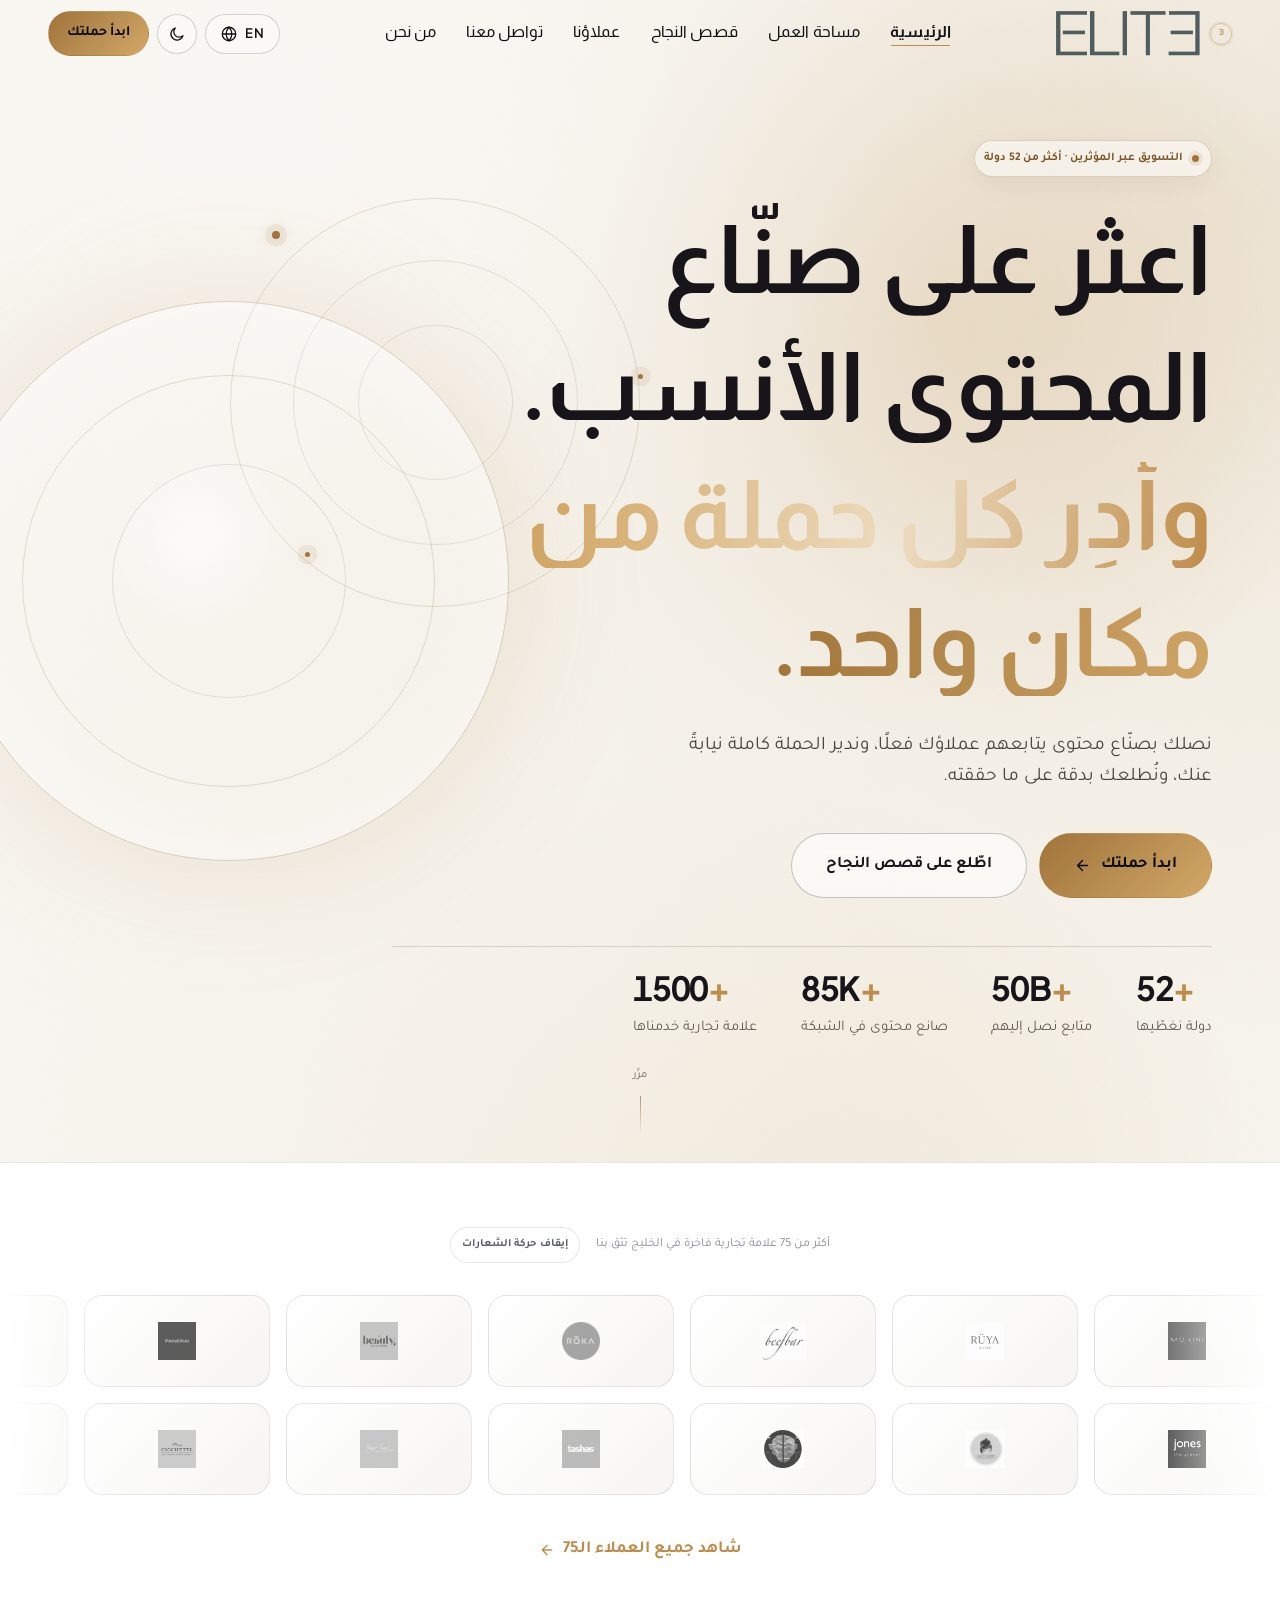
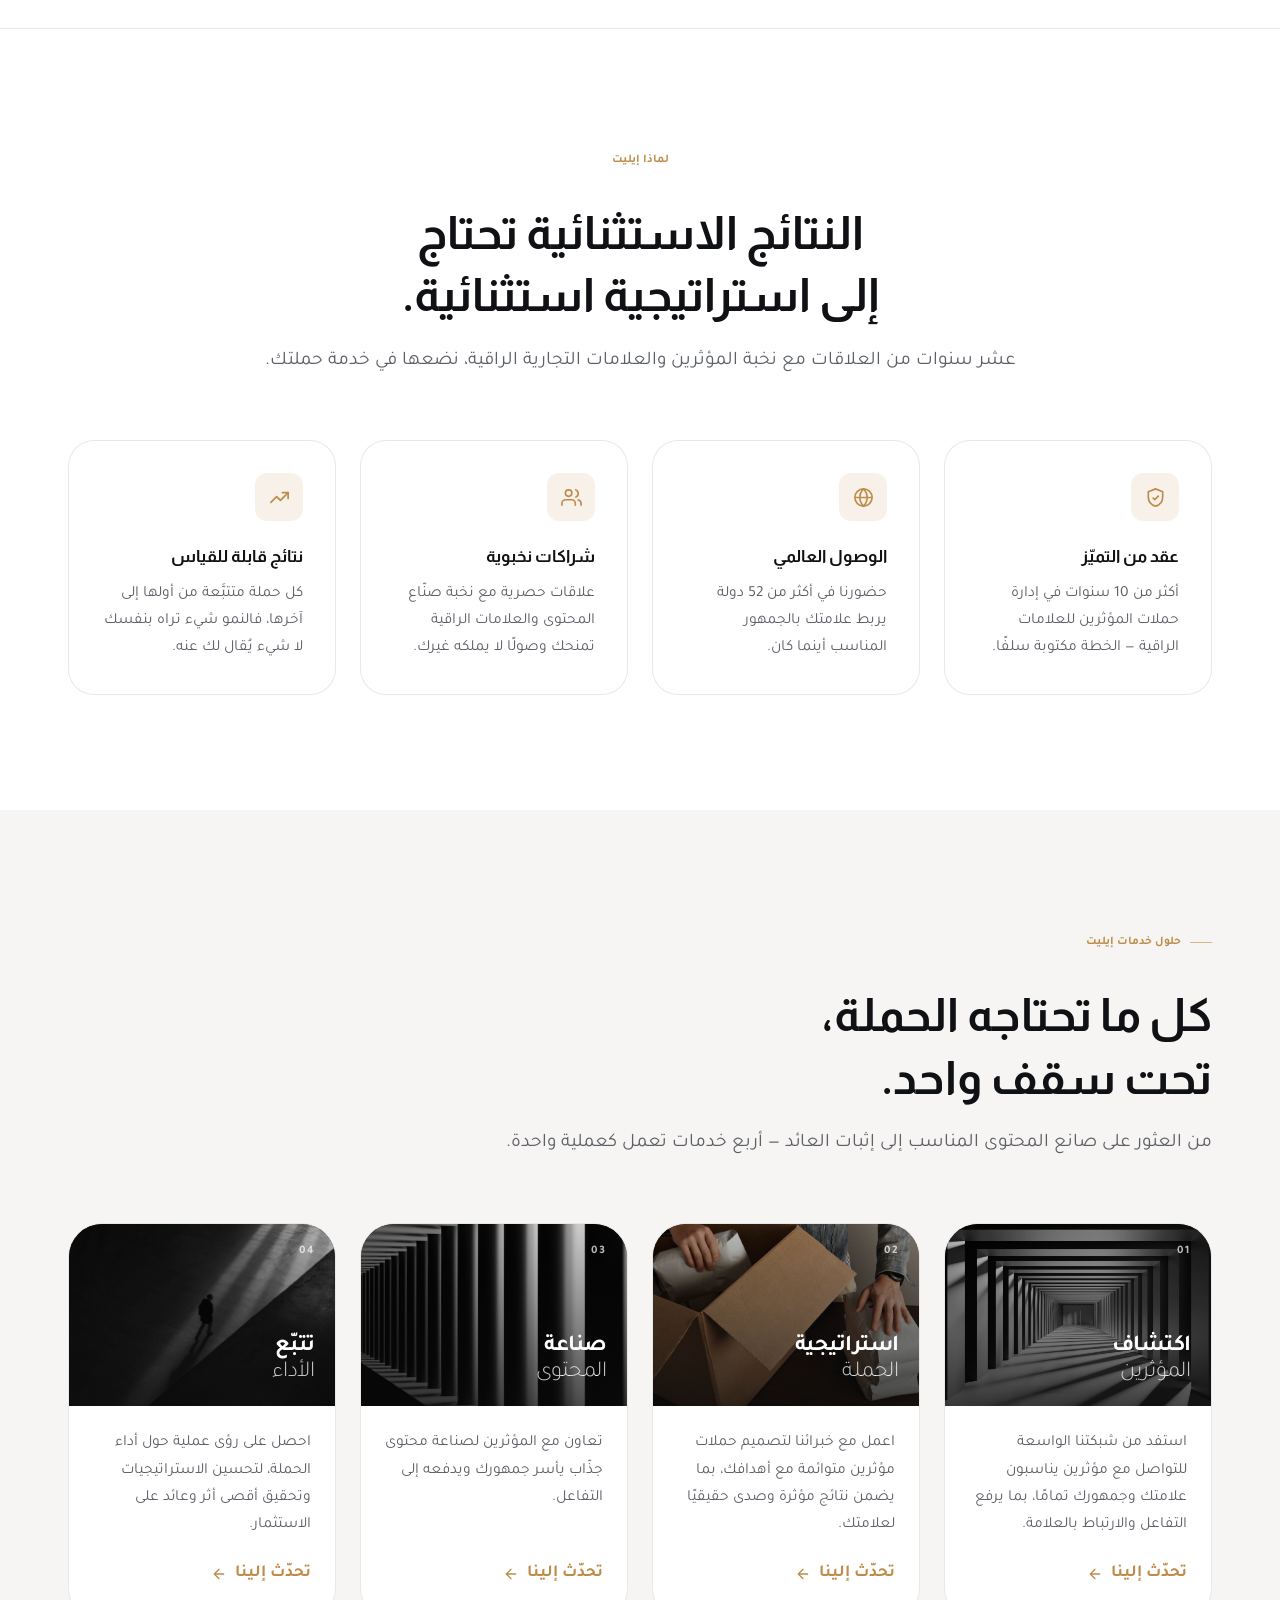
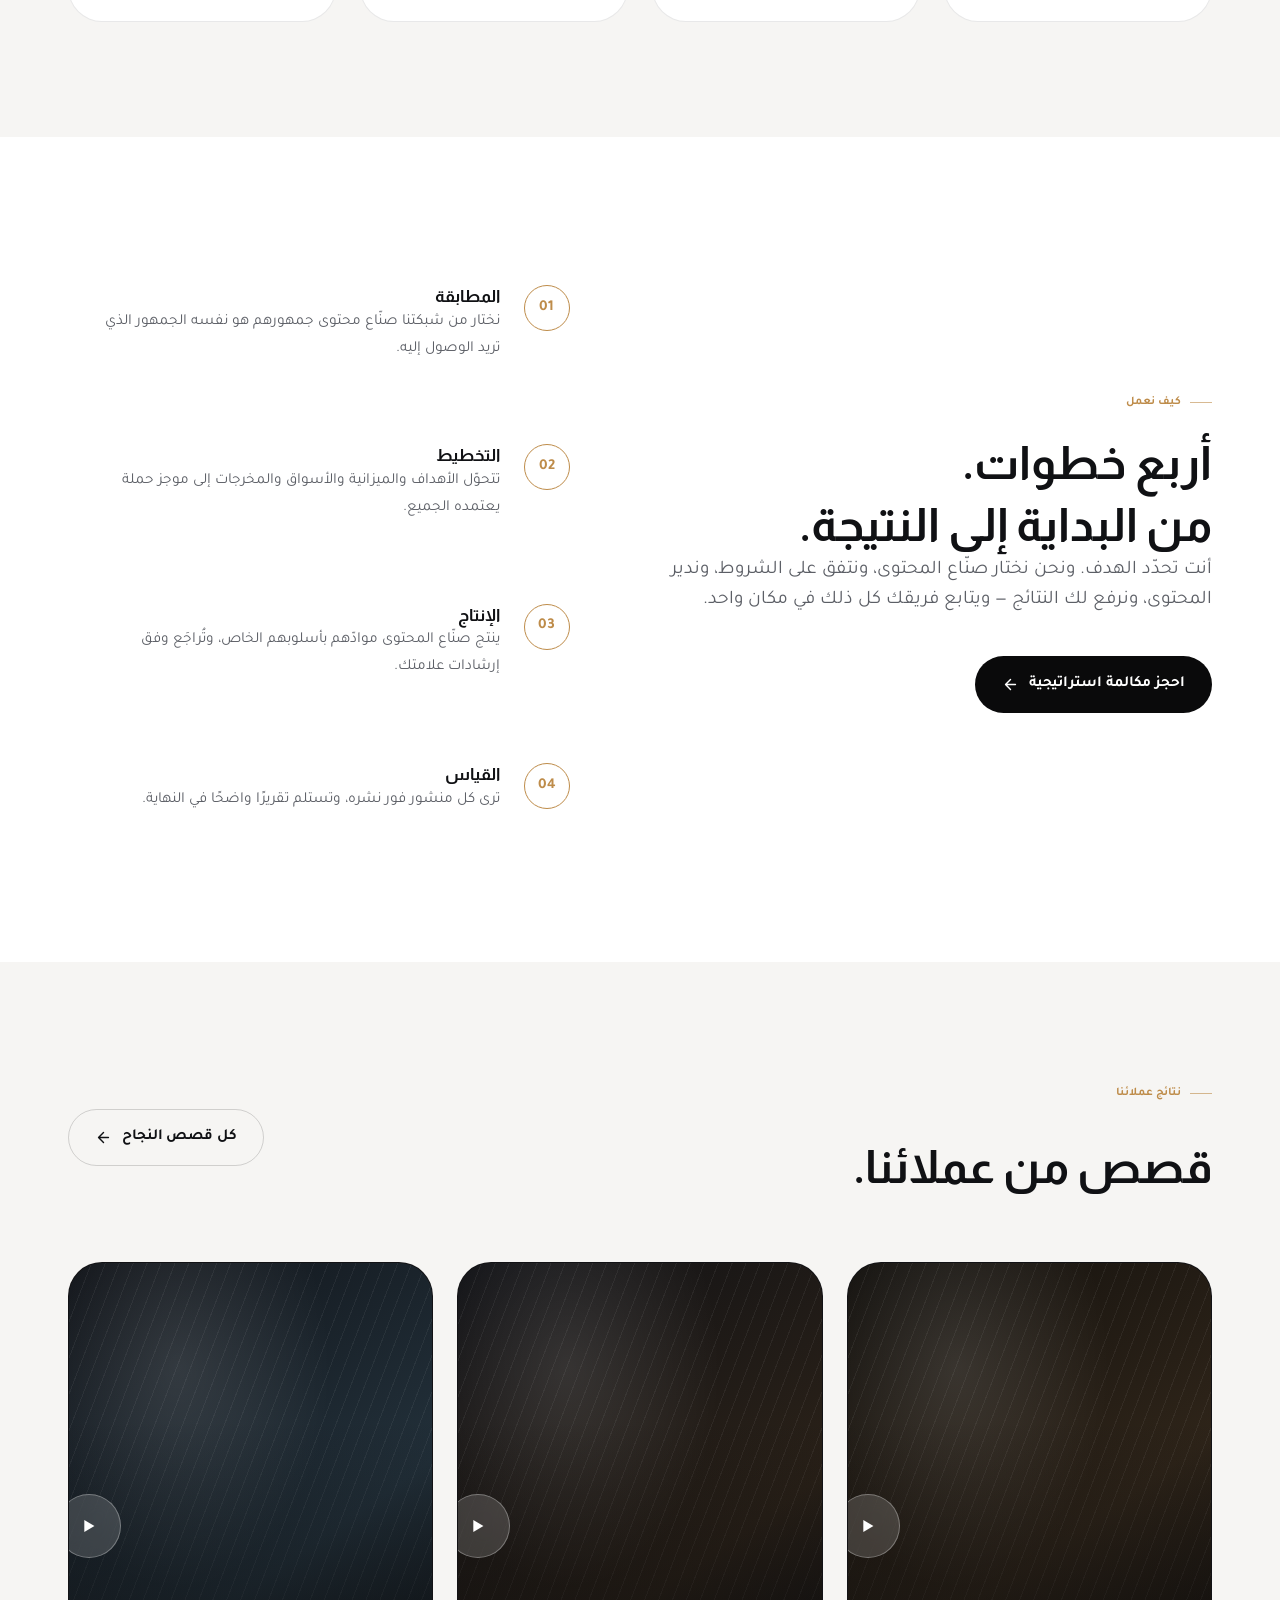
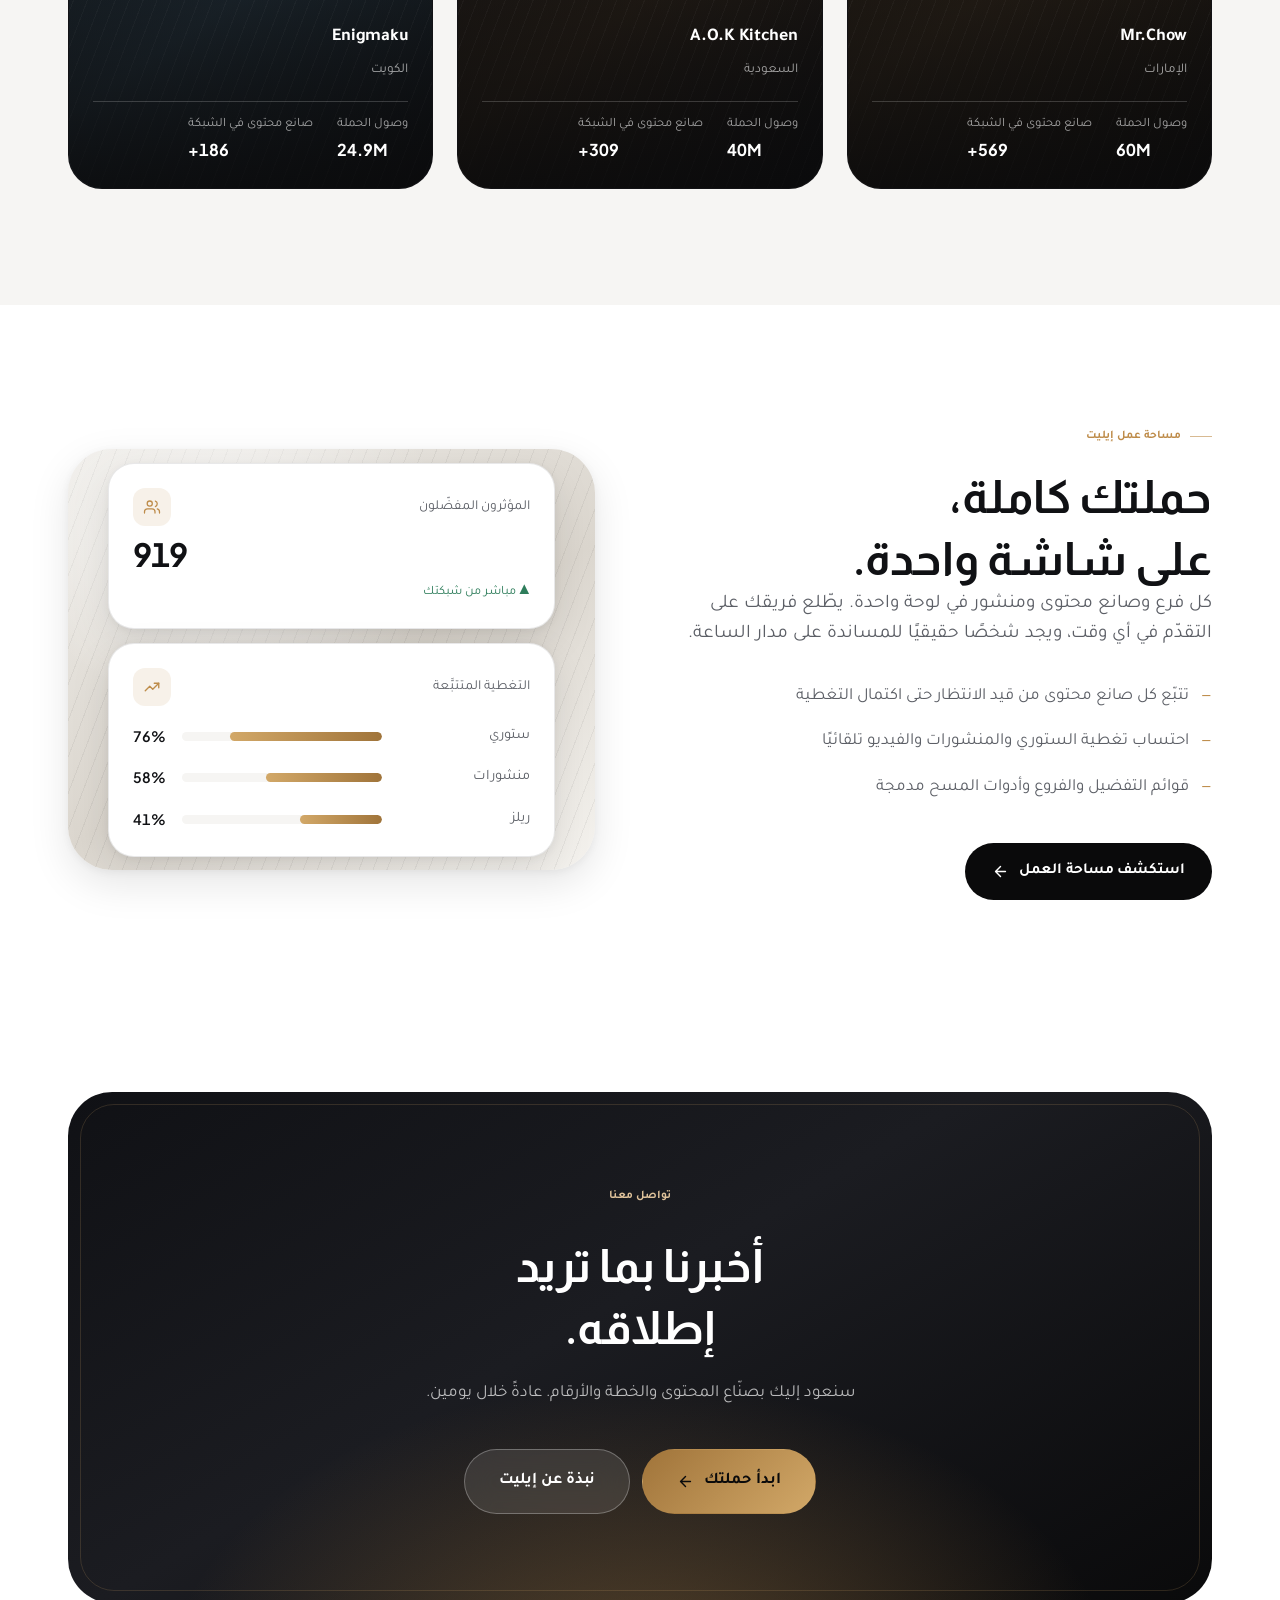
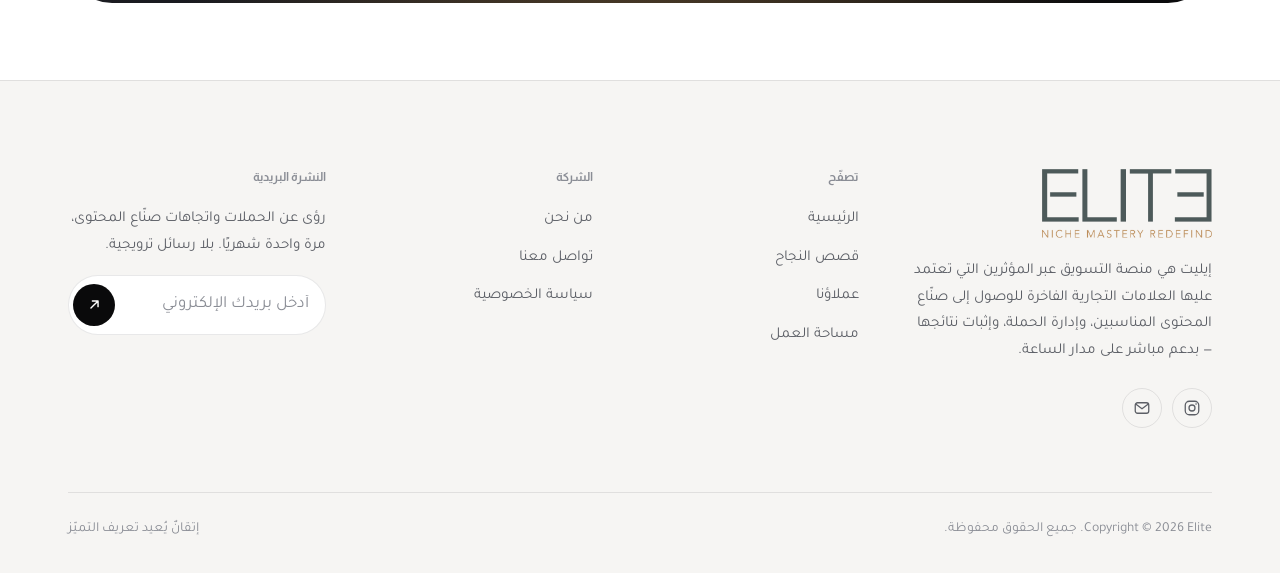
==== commit e9fd7aff: "Home trust marquee: render real brand logos instead of text wordmarks" ====
--- a/ar/index.html
+++ b/ar/index.html
@@ -75,10 +75,10 @@
   <section class="trust" aria-labelledby="trust-title">
     <div class="trust__head"><p class="trust__label" id="trust-title">أكثر من 75 علامة تجارية فاخرة في الخليج تثق بنا</p><button class="marquee-control" type="button" data-marquee-toggle aria-pressed="false">إيقاف حركة الشعارات</button></div>
     <div class="marquee">
-      <div class="marquee__track" data-loop><span class="logo-chip logo-chip--fallback" role="img" aria-label="Morini Riyadh" title="Morini Riyadh"><span aria-hidden="true">Morini Riyadh</span></span><span class="logo-chip logo-chip--fallback" role="img" aria-label="Rüya" title="Rüya"><span aria-hidden="true">Rüya</span></span><span class="logo-chip logo-chip--fallback" role="img" aria-label="Beefbar" title="Beefbar"><span aria-hidden="true">Beefbar</span></span><span class="logo-chip logo-chip--fallback" role="img" aria-label="ROKA KSA" title="ROKA KSA"><span aria-hidden="true">ROKA KSA</span></span><span class="logo-chip logo-chip--fallback" role="img" aria-label="The Beauty Secrets" title="The Beauty Secrets"><span aria-hidden="true">The Beauty Secrets</span></span><span class="logo-chip logo-chip--fallback" role="img" aria-label="Panerai" title="Panerai"><span aria-hidden="true">Panerai</span></span><span class="logo-chip logo-chip--fallback" role="img" aria-label="TAG Heuer" title="TAG Heuer"><span aria-hidden="true">TAG Heuer</span></span><span class="logo-chip logo-chip--fallback" role="img" aria-label="Ted Baker" title="Ted Baker"><span aria-hidden="true">Ted Baker</span></span><span class="logo-chip logo-chip--fallback" role="img" aria-label="Maje" title="Maje"><span aria-hidden="true">Maje</span></span><span class="logo-chip logo-chip--fallback" role="img" aria-label="Crocs" title="Crocs"><span aria-hidden="true">Crocs</span></span><span class="logo-chip logo-chip--fallback" role="img" aria-label="Coya" title="Coya"><span aria-hidden="true">Coya</span></span><span class="logo-chip logo-chip--fallback" role="img" aria-label="Bagatelle" title="Bagatelle"><span aria-hidden="true">Bagatelle</span></span></div>
+      <div class="marquee__track" data-loop><span class="logo-chip" role="img" aria-label="Morini Riyadh" title="Morini Riyadh"><img src="../assets/img/brands/moriniriyadh.jpg" alt="Morini Riyadh" loading="lazy" decoding="async"/></span><span class="logo-chip" role="img" aria-label="Rüya" title="Rüya"><img src="../assets/img/brands/ruya.jpg" alt="Rüya" loading="lazy" decoding="async"/></span><span class="logo-chip" role="img" aria-label="Beefbar" title="Beefbar"><img src="../assets/img/brands/beefbar.jpg" alt="Beefbar" loading="lazy" decoding="async"/></span><span class="logo-chip" role="img" aria-label="ROKA KSA" title="ROKA KSA"><img src="../assets/img/brands/roka-ksa.png" alt="ROKA KSA" loading="lazy" decoding="async"/></span><span class="logo-chip" role="img" aria-label="The Beauty Secrets" title="The Beauty Secrets"><img src="../assets/img/brands/the-beauty-secrets.png" alt="The Beauty Secrets" loading="lazy" decoding="async"/></span><span class="logo-chip" role="img" aria-label="Panerai" title="Panerai"><img src="../assets/img/brands/panerai.jpeg" alt="Panerai" loading="lazy" decoding="async"/></span><span class="logo-chip" role="img" aria-label="TAG Heuer" title="TAG Heuer"><img src="../assets/img/brands/tagheuer.png" alt="TAG Heuer" loading="lazy" decoding="async"/></span><span class="logo-chip" role="img" aria-label="Ted Baker" title="Ted Baker"><img src="../assets/img/brands/ted-baker.png" alt="Ted Baker" loading="lazy" decoding="async"/></span><span class="logo-chip" role="img" aria-label="Maje" title="Maje"><img src="../assets/img/brands/maje.png" alt="Maje" loading="lazy" decoding="async"/></span><span class="logo-chip" role="img" aria-label="Crocs" title="Crocs"><img src="../assets/img/brands/crocs.png" alt="Crocs" loading="lazy" decoding="async"/></span><span class="logo-chip" role="img" aria-label="Coya" title="Coya"><img src="../assets/img/brands/coya.png" alt="Coya" loading="lazy" decoding="async"/></span><span class="logo-chip" role="img" aria-label="Bagatelle" title="Bagatelle"><img src="../assets/img/brands/bagatelle.png" alt="Bagatelle" loading="lazy" decoding="async"/></span></div>
     </div>
     <div class="marquee marquee--reverse" style="margin-top:16px">
-      <div class="marquee__track" data-loop><span class="logo-chip logo-chip--fallback" role="img" aria-label="Jones the Grocer" title="Jones the Grocer"><span aria-hidden="true">Jones the Grocer</span></span><span class="logo-chip logo-chip--fallback" role="img" aria-label="Sumosan" title="Sumosan"><span aria-hidden="true">Sumosan</span></span><span class="logo-chip logo-chip--fallback" role="img" aria-label="MNKY HSE" title="MNKY HSE"><span aria-hidden="true">MNKY HSE</span></span><span class="logo-chip logo-chip--fallback" role="img" aria-label="Tashas Cafe" title="Tashas Cafe"><span aria-hidden="true">Tashas Cafe</span></span><span class="logo-chip logo-chip--fallback" role="img" aria-label="Signor Sassi" title="Signor Sassi"><span aria-hidden="true">Signor Sassi</span></span><span class="logo-chip logo-chip--fallback" role="img" aria-label="San Carlo" title="San Carlo"><span aria-hidden="true">San Carlo</span></span><span class="logo-chip logo-chip--fallback" role="img" aria-label="MYAZŪ" title="MYAZŪ"><span aria-hidden="true">MYAZŪ</span></span><span class="logo-chip logo-chip--fallback" role="img" aria-label="Urth Caffe" title="Urth Caffe"><span aria-hidden="true">Urth Caffe</span></span><span class="logo-chip logo-chip--fallback" role="img" aria-label="Vero Moda" title="Vero Moda"><span aria-hidden="true">Vero Moda</span></span><span class="logo-chip logo-chip--fallback" role="img" aria-label="Kiko" title="Kiko"><span aria-hidden="true">Kiko</span></span><span class="logo-chip logo-chip--fallback" role="img" aria-label="Fred" title="Fred"><span aria-hidden="true">Fred</span></span><span class="logo-chip logo-chip--fallback" role="img" aria-label="Solitaire" title="Solitaire"><span aria-hidden="true">Solitaire</span></span></div>
+      <div class="marquee__track" data-loop><span class="logo-chip" role="img" aria-label="Jones the Grocer" title="Jones the Grocer"><img src="../assets/img/brands/jones-the-grocer.jpg" alt="Jones the Grocer" loading="lazy" decoding="async"/></span><span class="logo-chip" role="img" aria-label="Sumosan" title="Sumosan"><img src="../assets/img/brands/sumosan.png" alt="Sumosan" loading="lazy" decoding="async"/></span><span class="logo-chip" role="img" aria-label="MNKY HSE" title="MNKY HSE"><img src="../assets/img/brands/mnky-hse.png" alt="MNKY HSE" loading="lazy" decoding="async"/></span><span class="logo-chip" role="img" aria-label="Tashas Cafe" title="Tashas Cafe"><img src="../assets/img/brands/tashas-cafe.png" alt="Tashas Cafe" loading="lazy" decoding="async"/></span><span class="logo-chip" role="img" aria-label="Signor Sassi" title="Signor Sassi"><img src="../assets/img/brands/signor-sassi.jpg" alt="Signor Sassi" loading="lazy" decoding="async"/></span><span class="logo-chip" role="img" aria-label="San Carlo" title="San Carlo"><img src="../assets/img/brands/sancarlo.jpg" alt="San Carlo" loading="lazy" decoding="async"/></span><span class="logo-chip" role="img" aria-label="MYAZŪ" title="MYAZŪ"><img src="../assets/img/brands/myazu.jpg" alt="MYAZŪ" loading="lazy" decoding="async"/></span><span class="logo-chip" role="img" aria-label="Urth Caffe" title="Urth Caffe"><img src="../assets/img/brands/urth-caffe.jpg" alt="Urth Caffe" loading="lazy" decoding="async"/></span><span class="logo-chip" role="img" aria-label="Vero Moda" title="Vero Moda"><img src="../assets/img/brands/veromoda.png" alt="Vero Moda" loading="lazy" decoding="async"/></span><span class="logo-chip" role="img" aria-label="Kiko" title="Kiko"><img src="../assets/img/brands/kiko.png" alt="Kiko" loading="lazy" decoding="async"/></span><span class="logo-chip" role="img" aria-label="Fred" title="Fred"><img src="../assets/img/brands/fred.jpeg" alt="Fred" loading="lazy" decoding="async"/></span><span class="logo-chip" role="img" aria-label="Solitaire" title="Solitaire"><img src="../assets/img/brands/solitaire.png" alt="Solitaire" loading="lazy" decoding="async"/></span></div>
     </div>
     <div class="container center mt-10">
       <a class="link-arrow" href="sponsors.html">شاهد جميع العملاء الـ75 <svg class="ico ico--arrow" viewbox="0 0 24 24" fill="none" stroke="currentColor" stroke-width="2" stroke-linecap="round" stroke-linejoin="round"><path d="M5 12h13M12 5l7 7-7 7"/></svg></a>
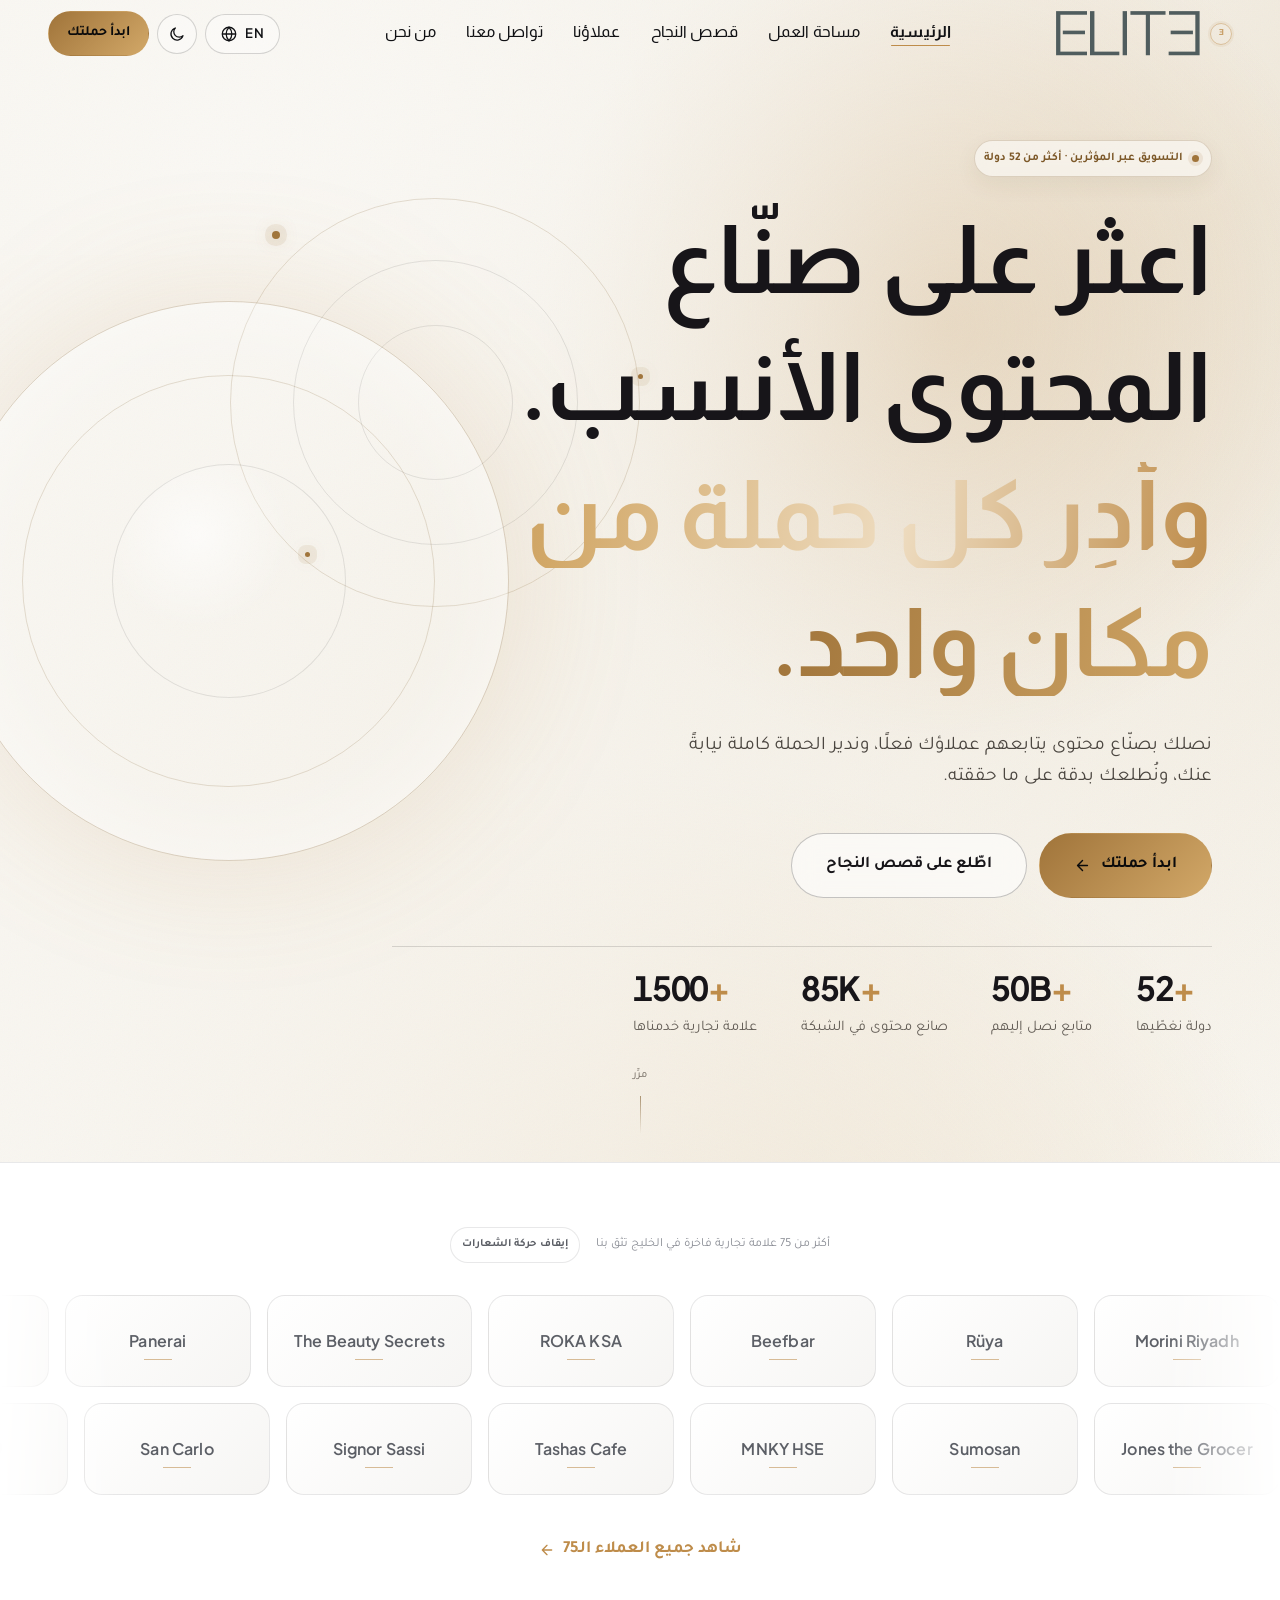
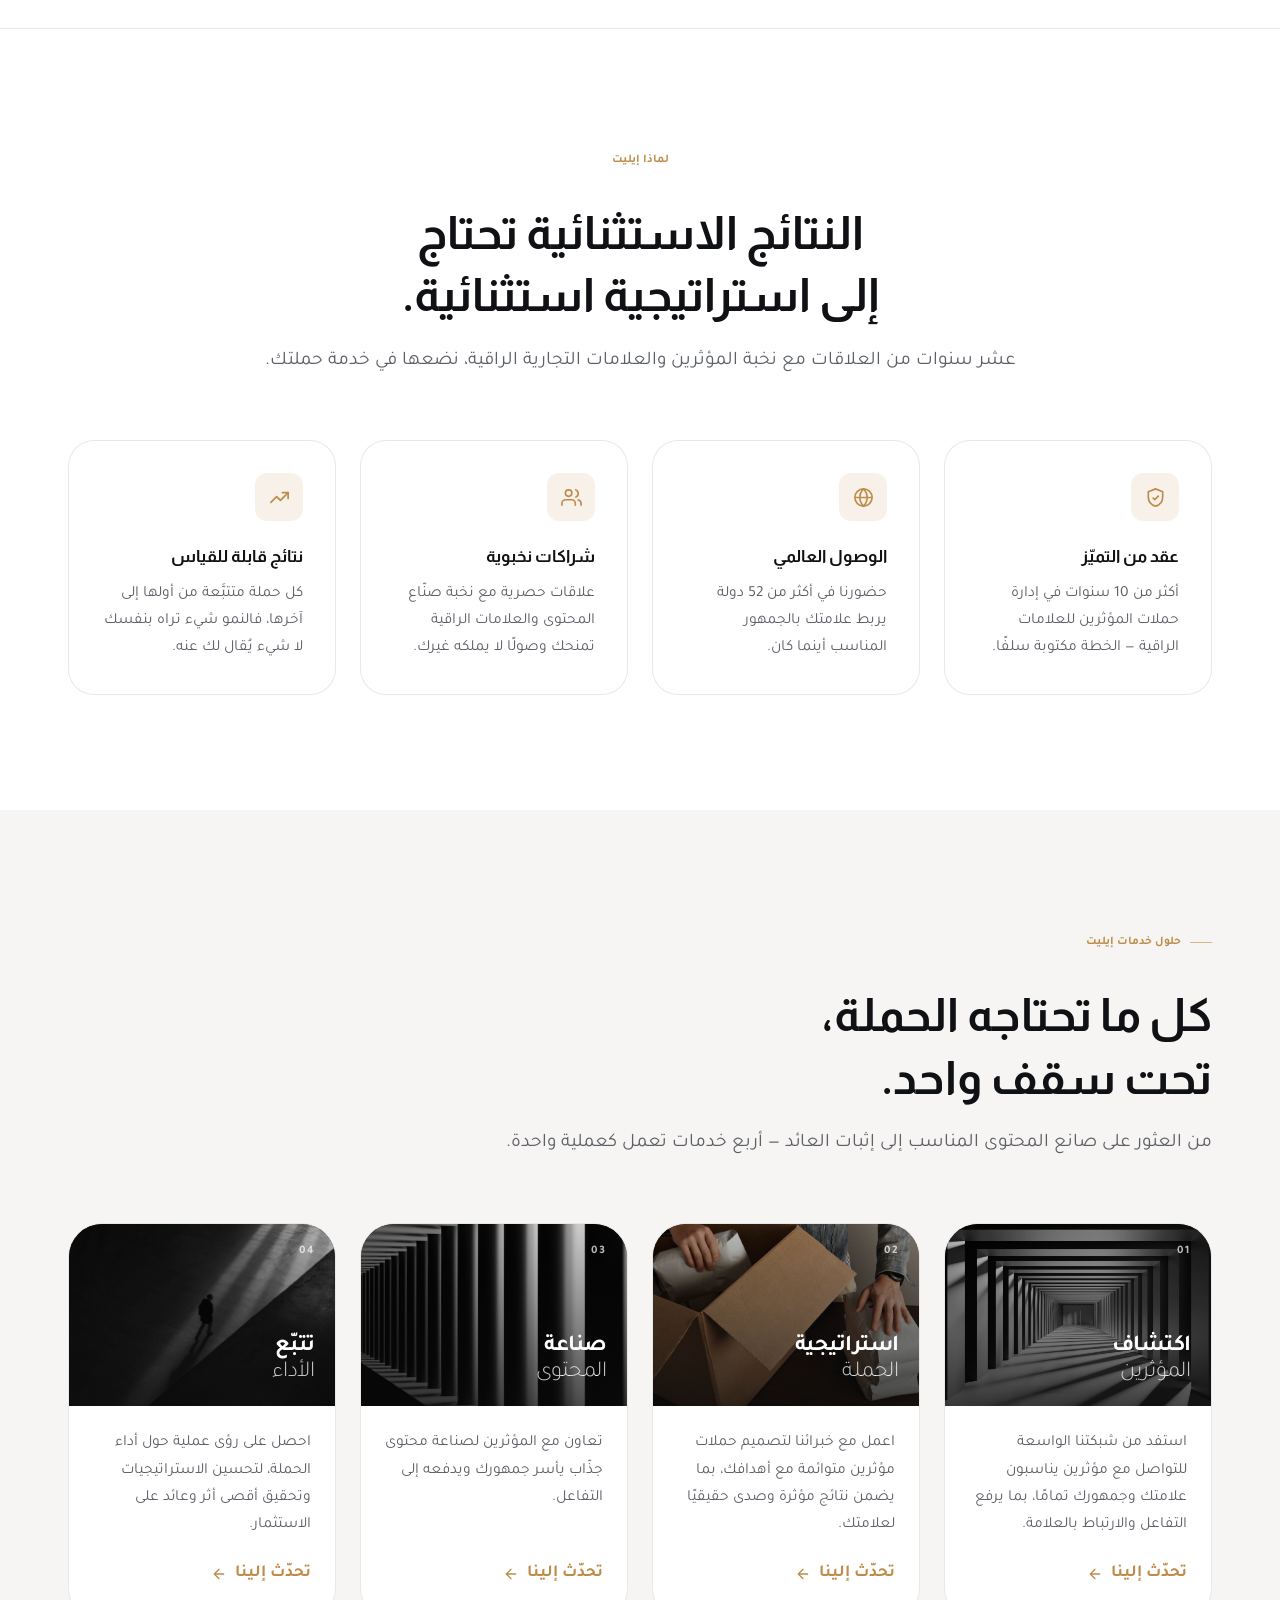
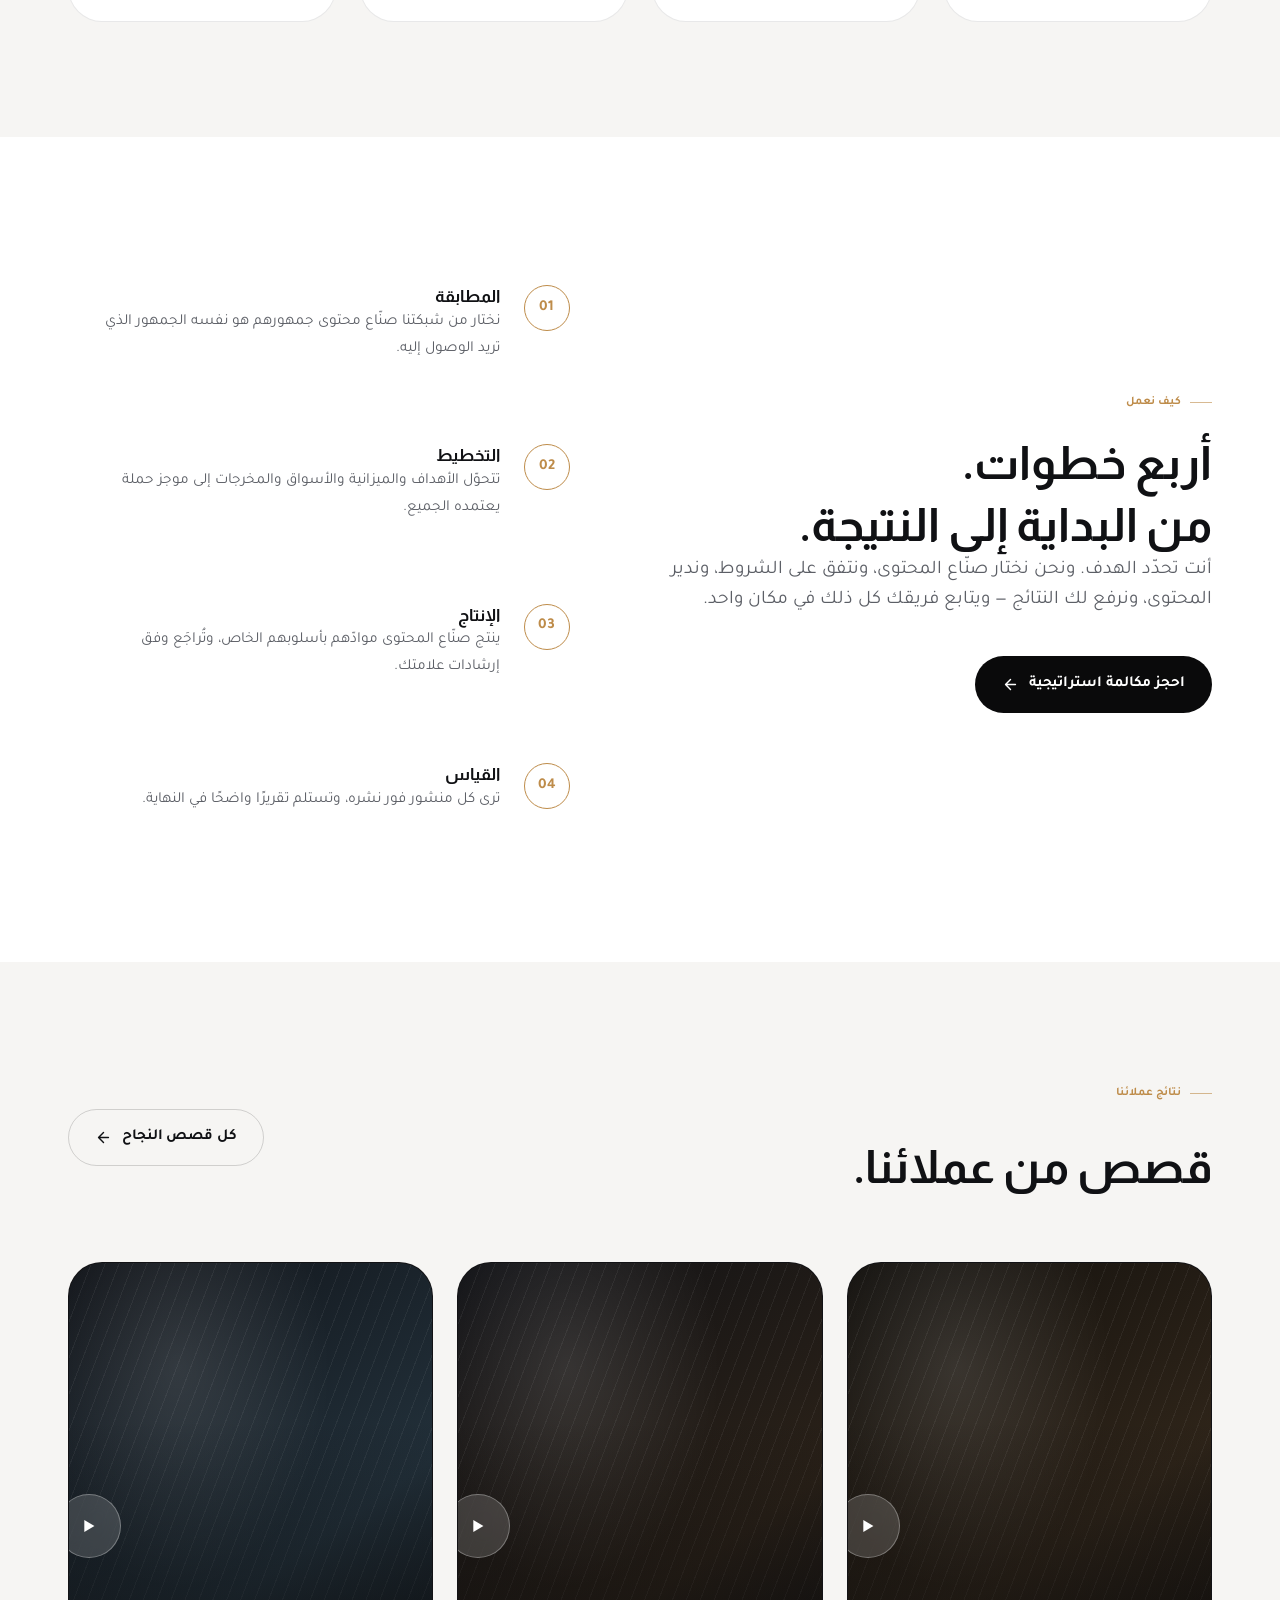
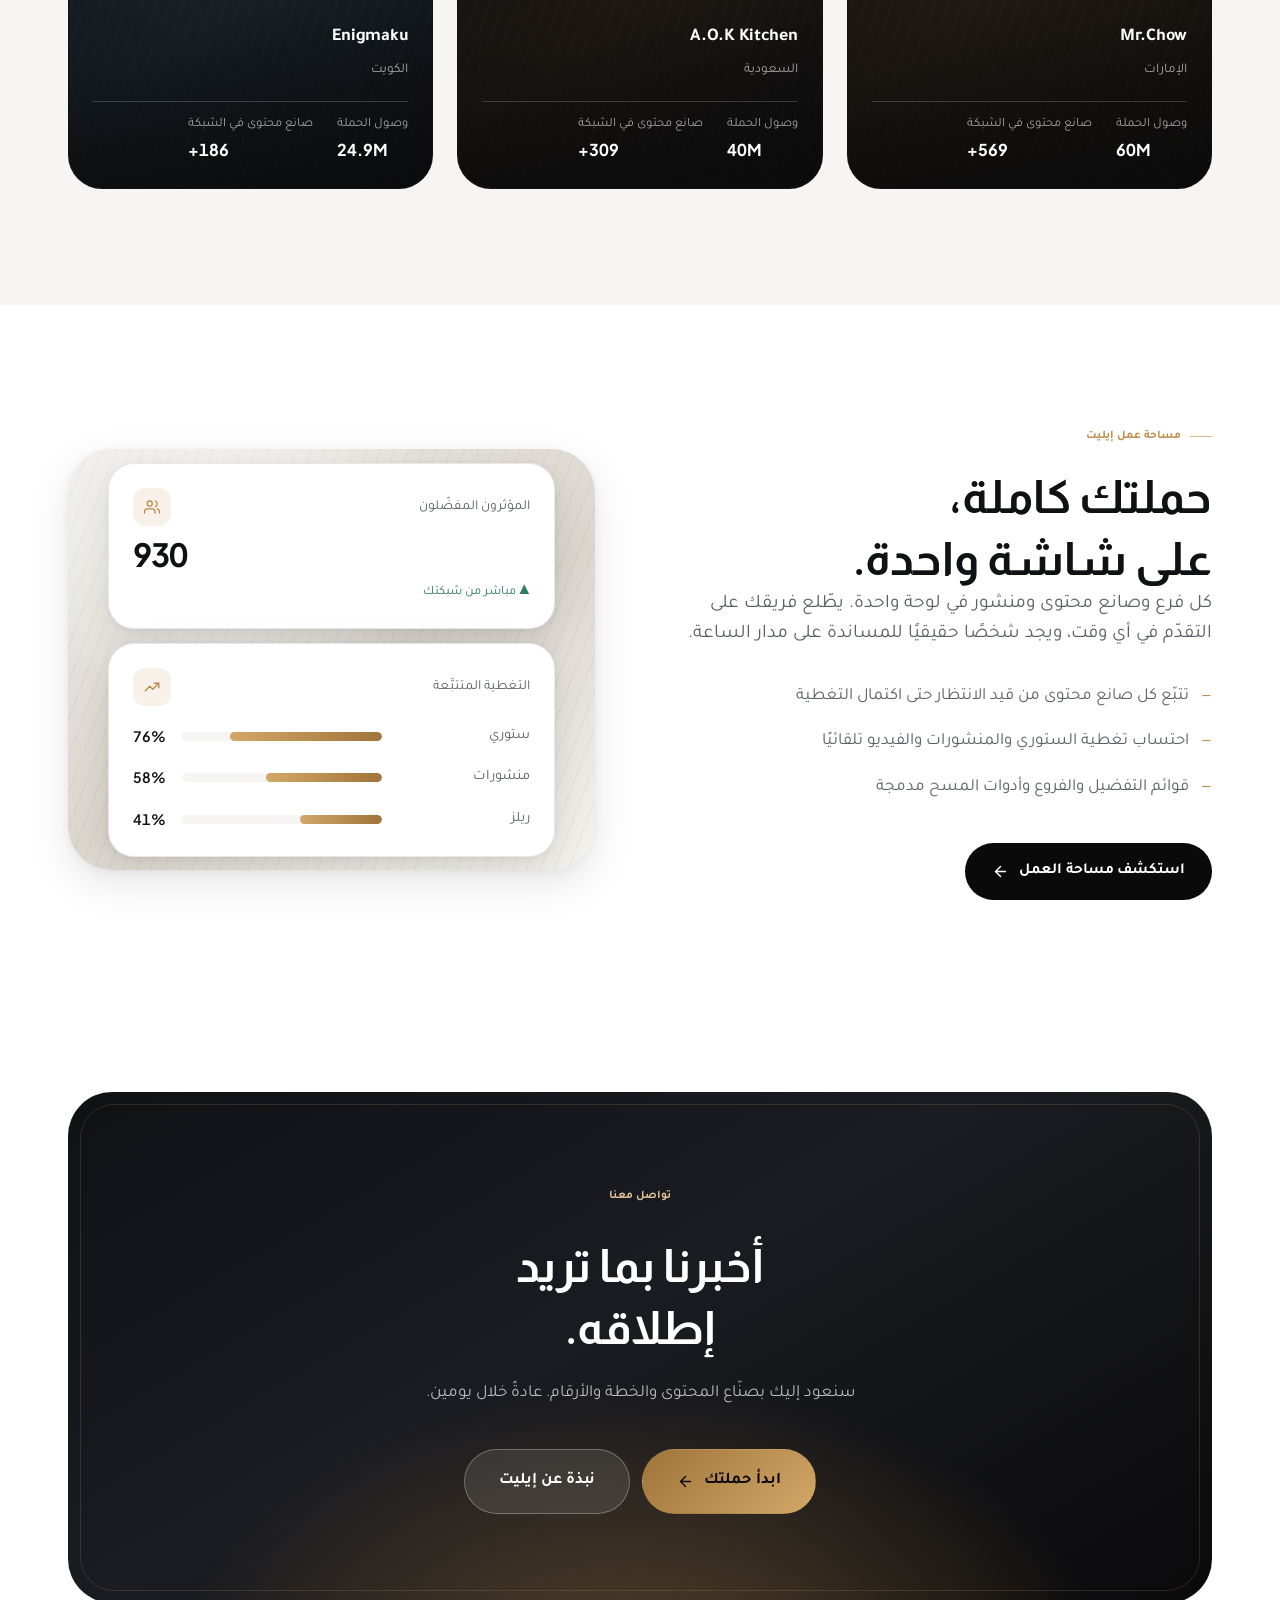
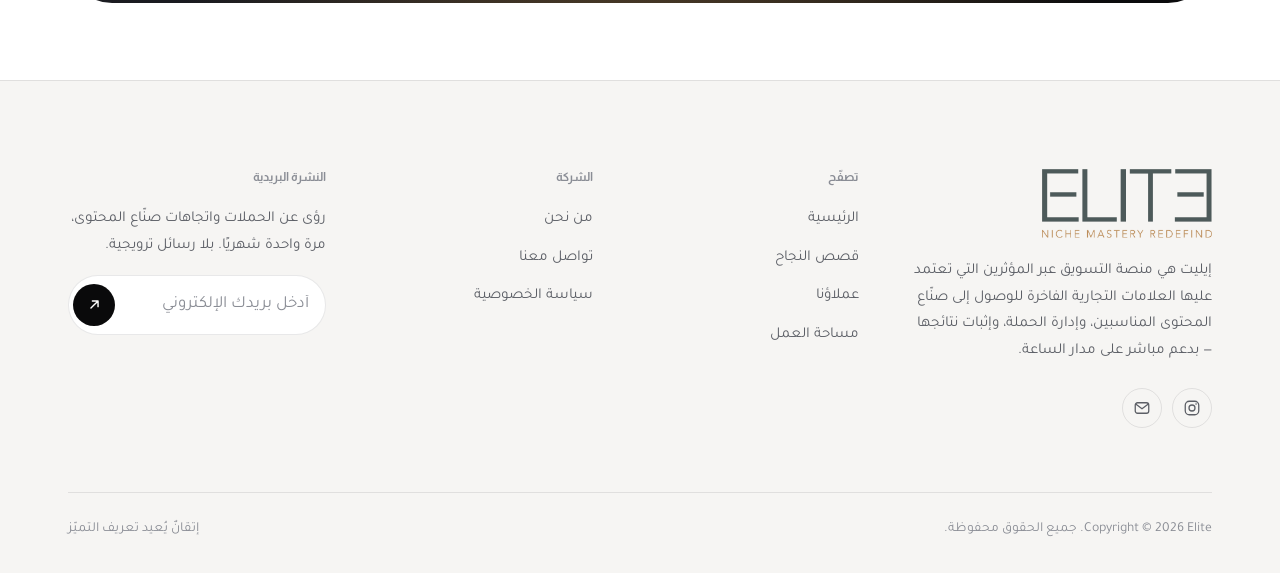
==== commit 9e9077bc: "Revert home trust marquee to original text wordmark chips" ====
--- a/ar/index.html
+++ b/ar/index.html
@@ -75,10 +75,10 @@
   <section class="trust" aria-labelledby="trust-title">
     <div class="trust__head"><p class="trust__label" id="trust-title">أكثر من 75 علامة تجارية فاخرة في الخليج تثق بنا</p><button class="marquee-control" type="button" data-marquee-toggle aria-pressed="false">إيقاف حركة الشعارات</button></div>
     <div class="marquee">
-      <div class="marquee__track" data-loop><span class="logo-chip" role="img" aria-label="Morini Riyadh" title="Morini Riyadh"><img src="../assets/img/brands/moriniriyadh.jpg" alt="Morini Riyadh" loading="lazy" decoding="async"/></span><span class="logo-chip" role="img" aria-label="Rüya" title="Rüya"><img src="../assets/img/brands/ruya.jpg" alt="Rüya" loading="lazy" decoding="async"/></span><span class="logo-chip" role="img" aria-label="Beefbar" title="Beefbar"><img src="../assets/img/brands/beefbar.jpg" alt="Beefbar" loading="lazy" decoding="async"/></span><span class="logo-chip" role="img" aria-label="ROKA KSA" title="ROKA KSA"><img src="../assets/img/brands/roka-ksa.png" alt="ROKA KSA" loading="lazy" decoding="async"/></span><span class="logo-chip" role="img" aria-label="The Beauty Secrets" title="The Beauty Secrets"><img src="../assets/img/brands/the-beauty-secrets.png" alt="The Beauty Secrets" loading="lazy" decoding="async"/></span><span class="logo-chip" role="img" aria-label="Panerai" title="Panerai"><img src="../assets/img/brands/panerai.jpeg" alt="Panerai" loading="lazy" decoding="async"/></span><span class="logo-chip" role="img" aria-label="TAG Heuer" title="TAG Heuer"><img src="../assets/img/brands/tagheuer.png" alt="TAG Heuer" loading="lazy" decoding="async"/></span><span class="logo-chip" role="img" aria-label="Ted Baker" title="Ted Baker"><img src="../assets/img/brands/ted-baker.png" alt="Ted Baker" loading="lazy" decoding="async"/></span><span class="logo-chip" role="img" aria-label="Maje" title="Maje"><img src="../assets/img/brands/maje.png" alt="Maje" loading="lazy" decoding="async"/></span><span class="logo-chip" role="img" aria-label="Crocs" title="Crocs"><img src="../assets/img/brands/crocs.png" alt="Crocs" loading="lazy" decoding="async"/></span><span class="logo-chip" role="img" aria-label="Coya" title="Coya"><img src="../assets/img/brands/coya.png" alt="Coya" loading="lazy" decoding="async"/></span><span class="logo-chip" role="img" aria-label="Bagatelle" title="Bagatelle"><img src="../assets/img/brands/bagatelle.png" alt="Bagatelle" loading="lazy" decoding="async"/></span></div>
+      <div class="marquee__track" data-loop><span class="logo-chip logo-chip--fallback" role="img" aria-label="Morini Riyadh" title="Morini Riyadh"><span aria-hidden="true">Morini Riyadh</span></span><span class="logo-chip logo-chip--fallback" role="img" aria-label="Rüya" title="Rüya"><span aria-hidden="true">Rüya</span></span><span class="logo-chip logo-chip--fallback" role="img" aria-label="Beefbar" title="Beefbar"><span aria-hidden="true">Beefbar</span></span><span class="logo-chip logo-chip--fallback" role="img" aria-label="ROKA KSA" title="ROKA KSA"><span aria-hidden="true">ROKA KSA</span></span><span class="logo-chip logo-chip--fallback" role="img" aria-label="The Beauty Secrets" title="The Beauty Secrets"><span aria-hidden="true">The Beauty Secrets</span></span><span class="logo-chip logo-chip--fallback" role="img" aria-label="Panerai" title="Panerai"><span aria-hidden="true">Panerai</span></span><span class="logo-chip logo-chip--fallback" role="img" aria-label="TAG Heuer" title="TAG Heuer"><span aria-hidden="true">TAG Heuer</span></span><span class="logo-chip logo-chip--fallback" role="img" aria-label="Ted Baker" title="Ted Baker"><span aria-hidden="true">Ted Baker</span></span><span class="logo-chip logo-chip--fallback" role="img" aria-label="Maje" title="Maje"><span aria-hidden="true">Maje</span></span><span class="logo-chip logo-chip--fallback" role="img" aria-label="Crocs" title="Crocs"><span aria-hidden="true">Crocs</span></span><span class="logo-chip logo-chip--fallback" role="img" aria-label="Coya" title="Coya"><span aria-hidden="true">Coya</span></span><span class="logo-chip logo-chip--fallback" role="img" aria-label="Bagatelle" title="Bagatelle"><span aria-hidden="true">Bagatelle</span></span></div>
     </div>
     <div class="marquee marquee--reverse" style="margin-top:16px">
-      <div class="marquee__track" data-loop><span class="logo-chip" role="img" aria-label="Jones the Grocer" title="Jones the Grocer"><img src="../assets/img/brands/jones-the-grocer.jpg" alt="Jones the Grocer" loading="lazy" decoding="async"/></span><span class="logo-chip" role="img" aria-label="Sumosan" title="Sumosan"><img src="../assets/img/brands/sumosan.png" alt="Sumosan" loading="lazy" decoding="async"/></span><span class="logo-chip" role="img" aria-label="MNKY HSE" title="MNKY HSE"><img src="../assets/img/brands/mnky-hse.png" alt="MNKY HSE" loading="lazy" decoding="async"/></span><span class="logo-chip" role="img" aria-label="Tashas Cafe" title="Tashas Cafe"><img src="../assets/img/brands/tashas-cafe.png" alt="Tashas Cafe" loading="lazy" decoding="async"/></span><span class="logo-chip" role="img" aria-label="Signor Sassi" title="Signor Sassi"><img src="../assets/img/brands/signor-sassi.jpg" alt="Signor Sassi" loading="lazy" decoding="async"/></span><span class="logo-chip" role="img" aria-label="San Carlo" title="San Carlo"><img src="../assets/img/brands/sancarlo.jpg" alt="San Carlo" loading="lazy" decoding="async"/></span><span class="logo-chip" role="img" aria-label="MYAZŪ" title="MYAZŪ"><img src="../assets/img/brands/myazu.jpg" alt="MYAZŪ" loading="lazy" decoding="async"/></span><span class="logo-chip" role="img" aria-label="Urth Caffe" title="Urth Caffe"><img src="../assets/img/brands/urth-caffe.jpg" alt="Urth Caffe" loading="lazy" decoding="async"/></span><span class="logo-chip" role="img" aria-label="Vero Moda" title="Vero Moda"><img src="../assets/img/brands/veromoda.png" alt="Vero Moda" loading="lazy" decoding="async"/></span><span class="logo-chip" role="img" aria-label="Kiko" title="Kiko"><img src="../assets/img/brands/kiko.png" alt="Kiko" loading="lazy" decoding="async"/></span><span class="logo-chip" role="img" aria-label="Fred" title="Fred"><img src="../assets/img/brands/fred.jpeg" alt="Fred" loading="lazy" decoding="async"/></span><span class="logo-chip" role="img" aria-label="Solitaire" title="Solitaire"><img src="../assets/img/brands/solitaire.png" alt="Solitaire" loading="lazy" decoding="async"/></span></div>
+      <div class="marquee__track" data-loop><span class="logo-chip logo-chip--fallback" role="img" aria-label="Jones the Grocer" title="Jones the Grocer"><span aria-hidden="true">Jones the Grocer</span></span><span class="logo-chip logo-chip--fallback" role="img" aria-label="Sumosan" title="Sumosan"><span aria-hidden="true">Sumosan</span></span><span class="logo-chip logo-chip--fallback" role="img" aria-label="MNKY HSE" title="MNKY HSE"><span aria-hidden="true">MNKY HSE</span></span><span class="logo-chip logo-chip--fallback" role="img" aria-label="Tashas Cafe" title="Tashas Cafe"><span aria-hidden="true">Tashas Cafe</span></span><span class="logo-chip logo-chip--fallback" role="img" aria-label="Signor Sassi" title="Signor Sassi"><span aria-hidden="true">Signor Sassi</span></span><span class="logo-chip logo-chip--fallback" role="img" aria-label="San Carlo" title="San Carlo"><span aria-hidden="true">San Carlo</span></span><span class="logo-chip logo-chip--fallback" role="img" aria-label="MYAZŪ" title="MYAZŪ"><span aria-hidden="true">MYAZŪ</span></span><span class="logo-chip logo-chip--fallback" role="img" aria-label="Urth Caffe" title="Urth Caffe"><span aria-hidden="true">Urth Caffe</span></span><span class="logo-chip logo-chip--fallback" role="img" aria-label="Vero Moda" title="Vero Moda"><span aria-hidden="true">Vero Moda</span></span><span class="logo-chip logo-chip--fallback" role="img" aria-label="Kiko" title="Kiko"><span aria-hidden="true">Kiko</span></span><span class="logo-chip logo-chip--fallback" role="img" aria-label="Fred" title="Fred"><span aria-hidden="true">Fred</span></span><span class="logo-chip logo-chip--fallback" role="img" aria-label="Solitaire" title="Solitaire"><span aria-hidden="true">Solitaire</span></span></div>
     </div>
     <div class="container center mt-10">
       <a class="link-arrow" href="sponsors.html">شاهد جميع العملاء الـ75 <svg class="ico ico--arrow" viewbox="0 0 24 24" fill="none" stroke="currentColor" stroke-width="2" stroke-linecap="round" stroke-linejoin="round"><path d="M5 12h13M12 5l7 7-7 7"/></svg></a>
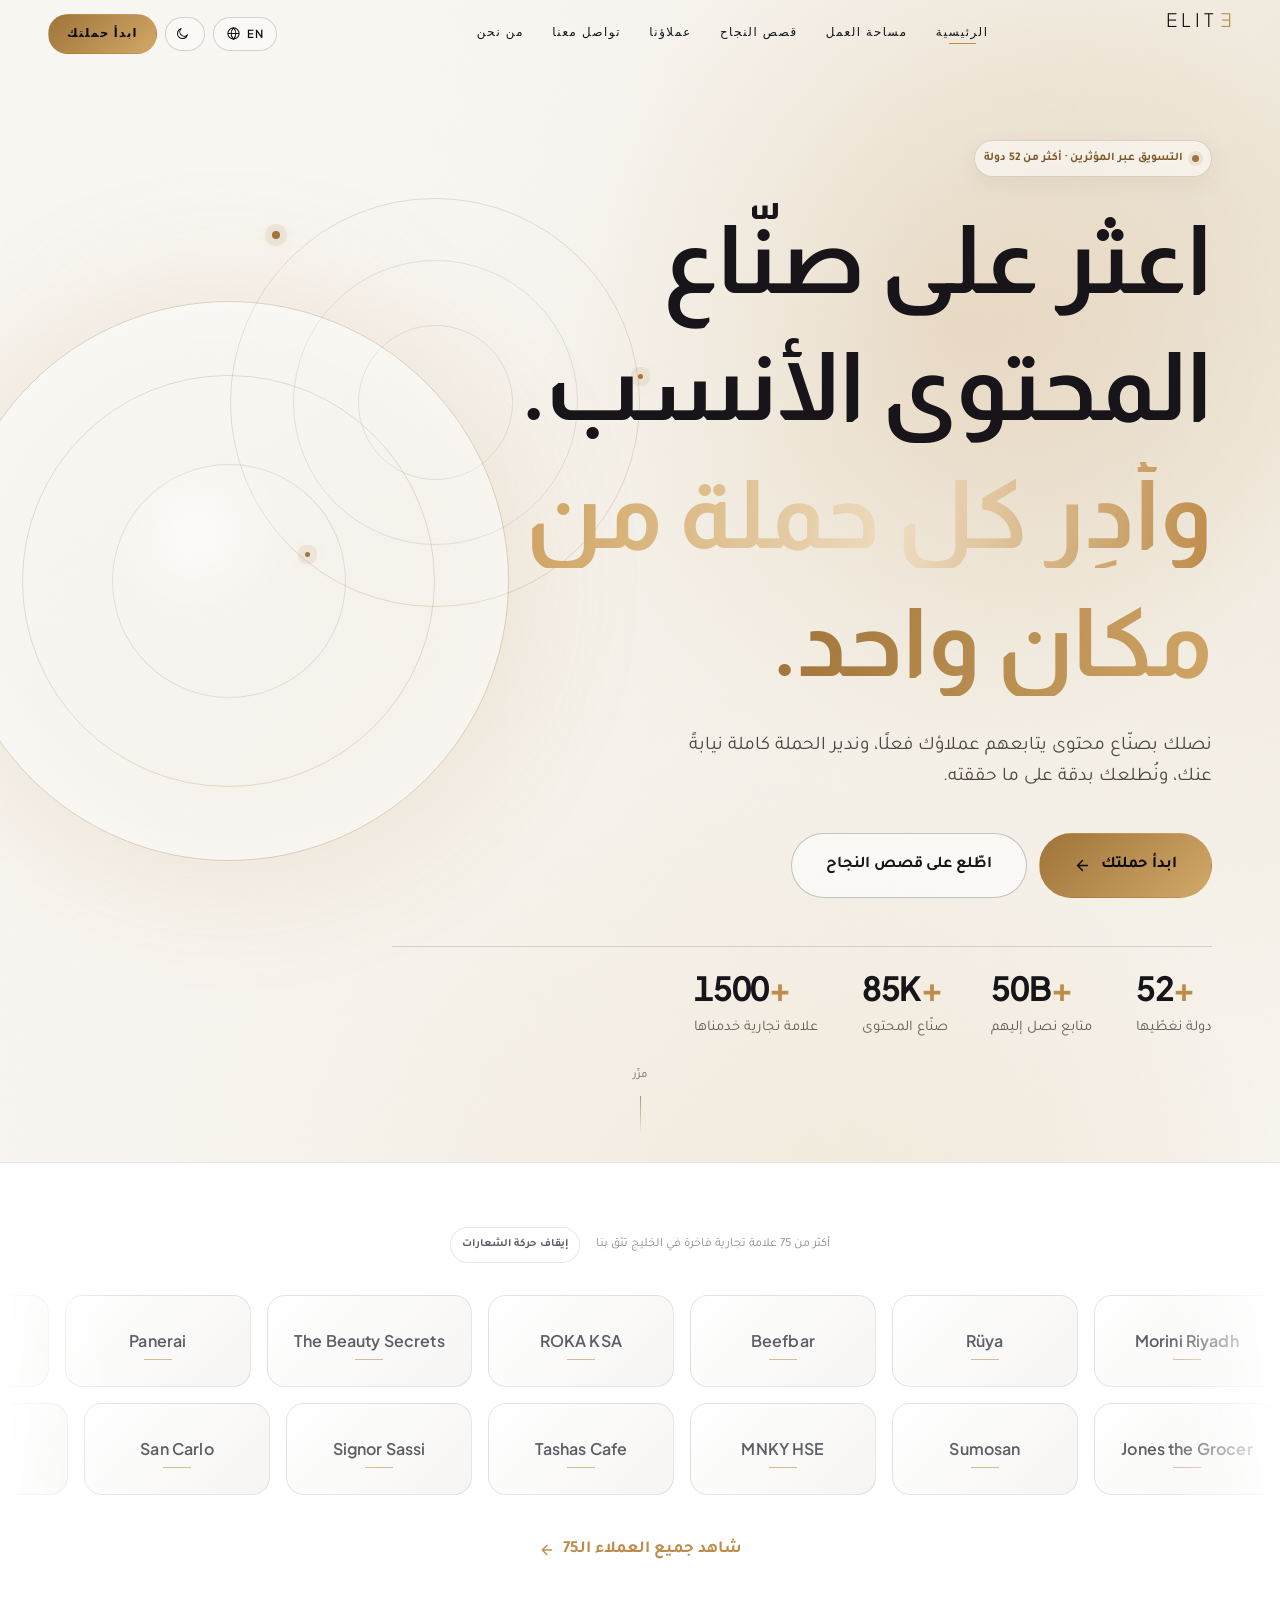
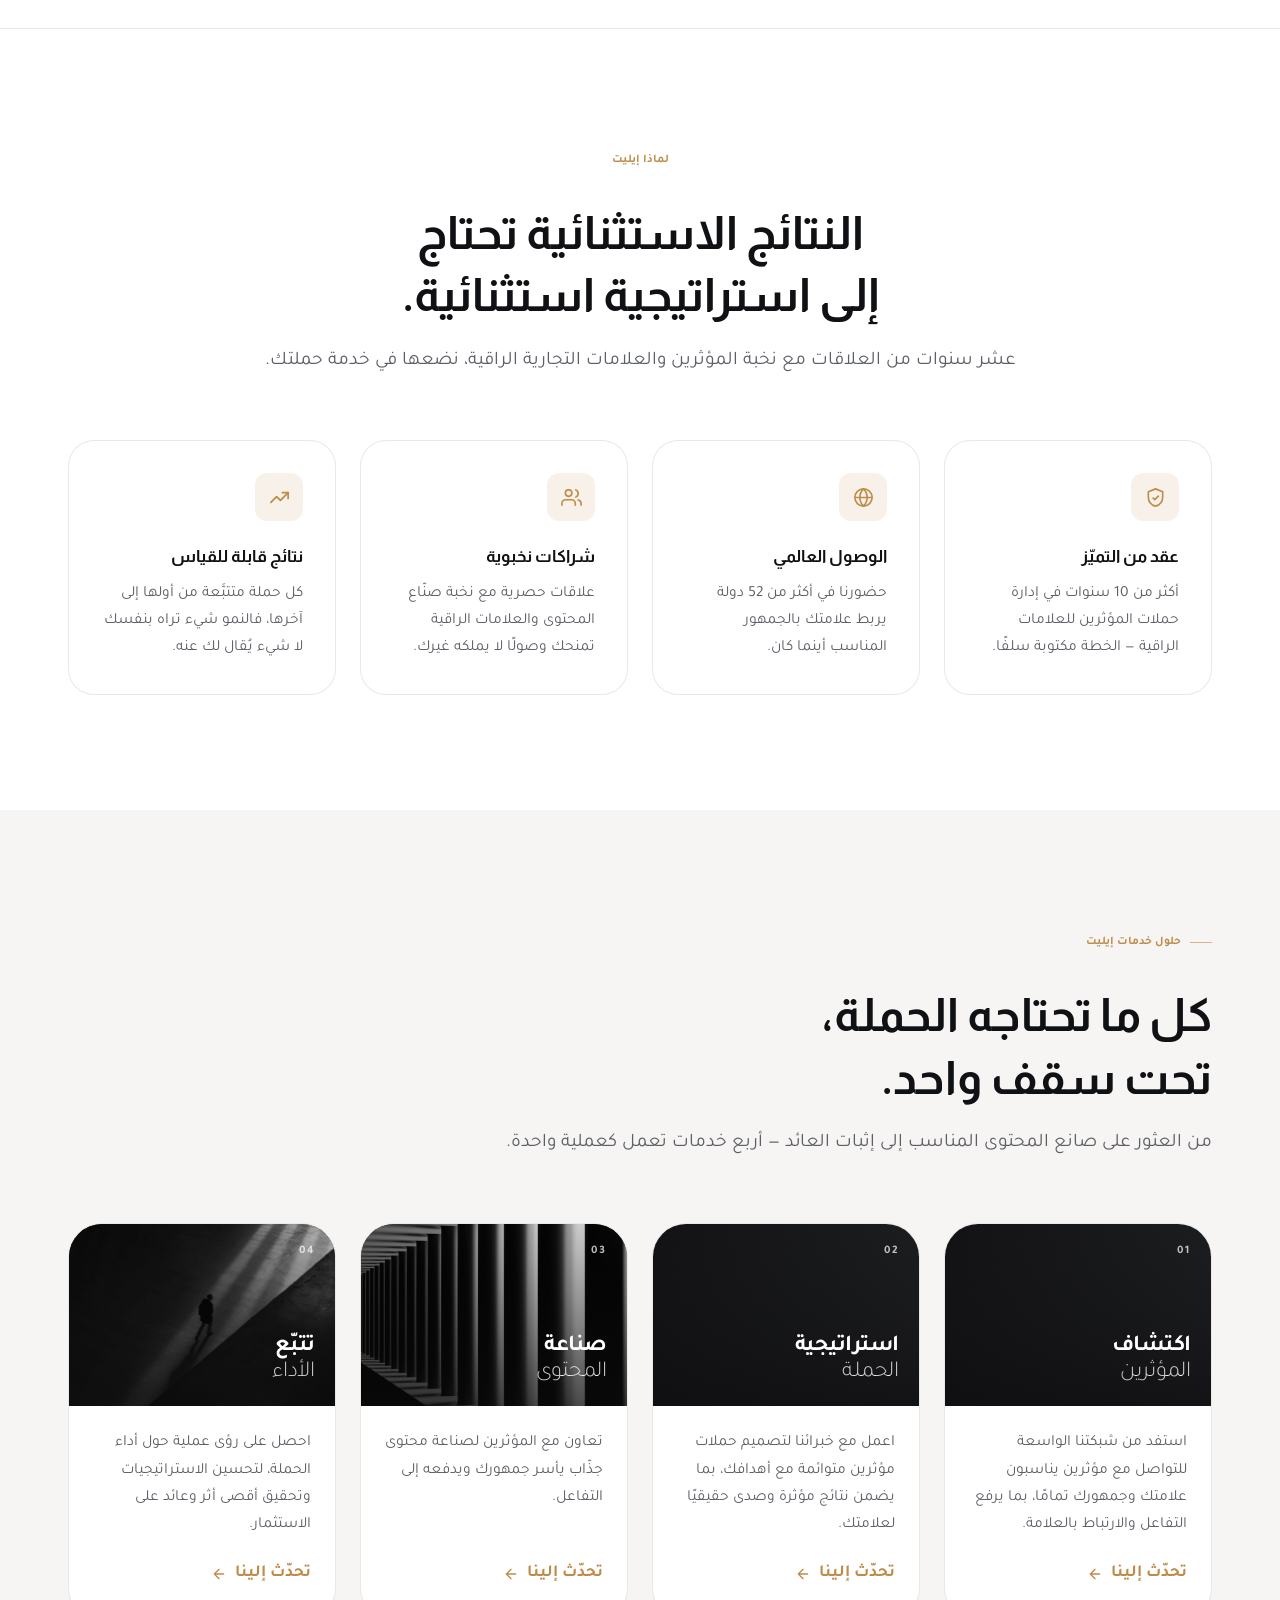
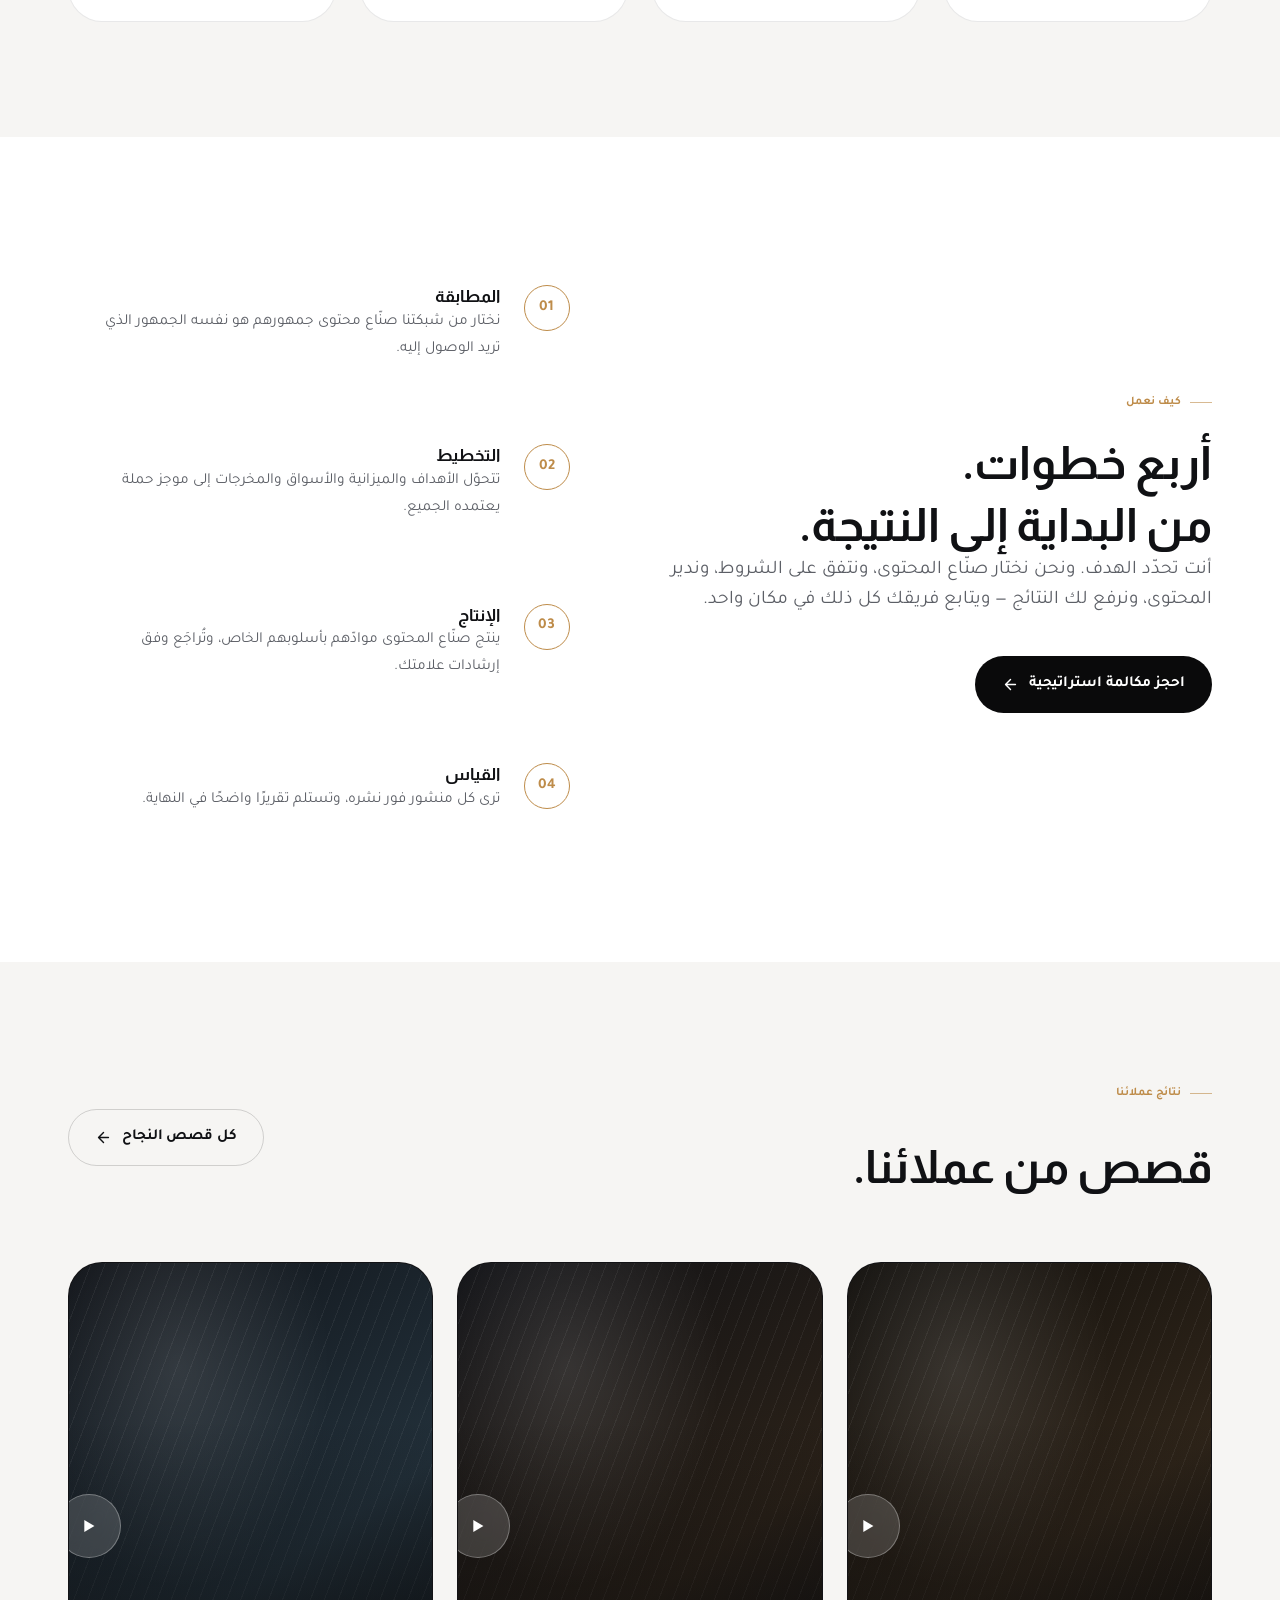
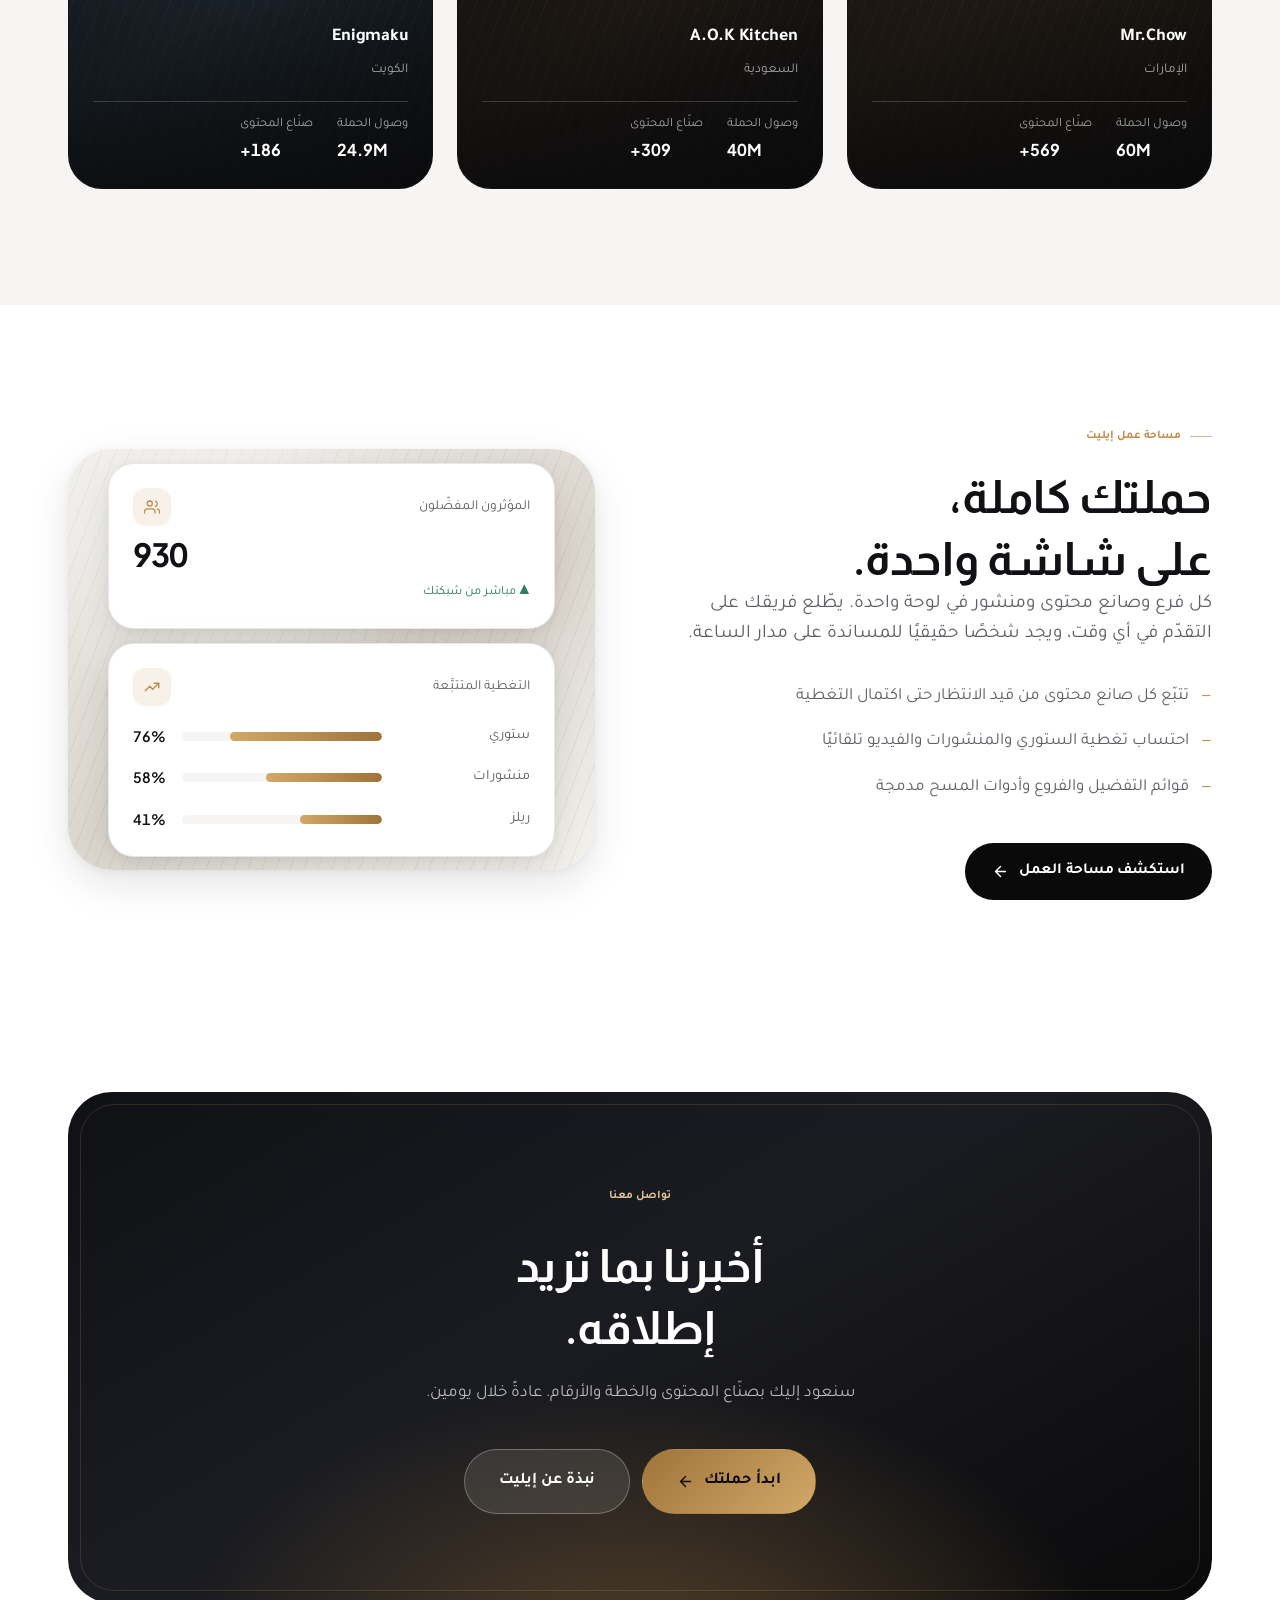
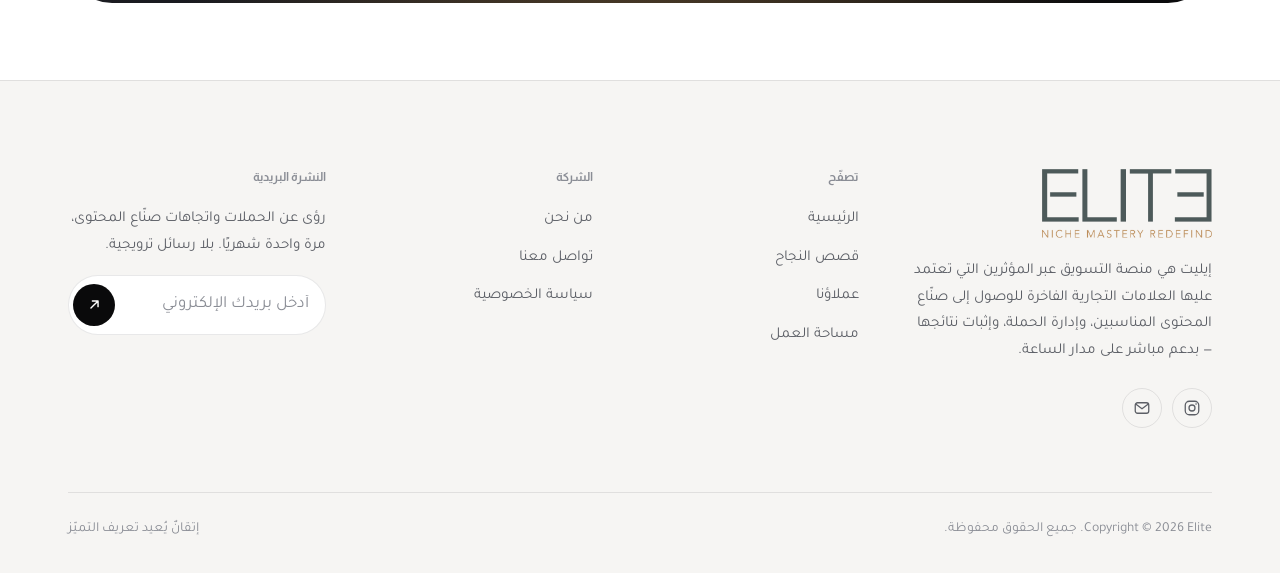
==== commit b7622408: "Film reel for the featured campaigns, and a header matched to the sister build Success stories: - Ne" ====
--- a/ar/index.html
+++ b/ar/index.html
@@ -8,7 +8,7 @@
 <meta name="theme-color" content="#0A0A0B"/>
 <link rel="preconnect" href="https://fonts.googleapis.com"/>
 <link rel="preconnect" href="https://fonts.gstatic.com" crossorigin/>
-<link href="https://fonts.googleapis.com/css2?family=Plus+Jakarta+Sans:wght@300;400;500;600;700;800&amp;family=Playfair+Display:wght@500;600&amp;display=swap" rel="stylesheet"/>
+<link href="https://fonts.googleapis.com/css2?family=Plus+Jakarta+Sans:wght@300;400;500;600;700;800&amp;family=Playfair+Display:wght@500;600&amp;family=Red+Hat+Display:wght@300;400;500;700&amp;family=Montserrat:wght@500;600&amp;display=swap" rel="stylesheet"/>
 <link href="https://fonts.googleapis.com/css2?family=Tajawal:wght@300;400;500;700;800&family=Almarai:wght@400;700;800&display=swap" rel="stylesheet">
 <link rel="stylesheet" href="../assets/css/elite.css"/>
 <link rel="stylesheet" href="../assets/css/elite-rtl.css"/>
@@ -22,7 +22,7 @@
 
 <header class="nav" data-tone="light">
   <div class="nav__inner">
-    <a class="wordmark" href="index.html" aria-label="إيليت — الصفحة الرئيسية"><span class="wordmark__asset"><img class="wordmark__image" src="../assets/img/elite-logo.svg" alt="Elite"/></span><span class="wordmark__monogram" aria-hidden="true">E</span></a>
+    <a class="wordmark mark" href="index.html" aria-label="إيليت — الصفحة الرئيسية">ELIT<span class="flip">E</span></a>
     <nav aria-label="التنقّل الرئيسي">
       <ul class="nav__links"><li><a class="nav__link" href="index.html" aria-current="page">الرئيسية</a></li><li><a class="nav__link" href="dashboard.html">مساحة العمل</a></li><li><a class="nav__link" href="case-studies.html">قصص النجاح</a></li><li><a class="nav__link" href="sponsors.html">عملاؤنا</a></li><li><a class="nav__link" href="contacts.html">تواصل معنا</a></li><li><a class="nav__link" href="about.html">من نحن</a></li></ul>
     </nav>
@@ -63,7 +63,7 @@
         <div class="hero__meta rise" data-delay="4">
           <div class="stat"><div class="stat__value"><span data-count="52">52</span><span class="unit">+</span></div><div class="stat__label">دولة نغطّيها</div></div>
           <div class="stat"><div class="stat__value"><span data-count="50" data-suffix="B">50B</span><span class="unit">+</span></div><div class="stat__label">متابع نصل إليهم</div></div>
-          <div class="stat"><div class="stat__value"><span data-count="85" data-suffix="K">85K</span><span class="unit">+</span></div><div class="stat__label">صانع محتوى في الشبكة</div></div>
+          <div class="stat"><div class="stat__value"><span data-count="85" data-suffix="K">85K</span><span class="unit">+</span></div><div class="stat__label">صنّاع المحتوى</div></div>
           <div class="stat"><div class="stat__value"><span data-count="1500">1500</span><span class="unit">+</span></div><div class="stat__label">علامة تجارية خدمناها</div></div>
         </div>
       </div>
@@ -212,7 +212,7 @@
             <span class="place">الإمارات</span>
             <div class="story__stats">
               <div>وصول الحملة<b>60M</b></div>
-              <div>صانع محتوى في الشبكة<b>+569</b></div>
+              <div>صنّاع المحتوى<b>+569</b></div>
             </div>
           </div>
         </a>
@@ -224,7 +224,7 @@
             <span class="place">السعودية</span>
             <div class="story__stats">
               <div>وصول الحملة<b>40M</b></div>
-              <div>صانع محتوى في الشبكة<b>+309</b></div>
+              <div>صنّاع المحتوى<b>+309</b></div>
             </div>
           </div>
         </a>
@@ -236,7 +236,7 @@
             <span class="place">الكويت</span>
             <div class="story__stats">
               <div>وصول الحملة<b>24.9M</b></div>
-              <div>صانع محتوى في الشبكة<b>+186</b></div>
+              <div>صنّاع المحتوى<b>+186</b></div>
             </div>
           </div>
         </a></div>
--- a/assets/css/elite.css
+++ b/assets/css/elite.css
@@ -1034,3 +1034,170 @@
 @media (prefers-reduced-transparency:reduce){
   :root[data-theme="light"] .hero__eyebrow,:root[data-theme="light"] .hero .btn--on-dark{background:#fff}
 }
+
+
+/* ═══════════════════════════════════════ CAMPAIGN MEDIA ═══════════════════
+   Real campaign films and stills on the success-story cards. Videos carry
+   preload="none", so a grid of 34 costs nothing until one is played. */
+.story__media video{width:100%;height:100%;object-fit:cover;object-position:top center;display:block;
+  transition:transform var(--dur-4) var(--ease-out)}
+.story:hover .story__media video{transform:scale(1.06)}
+.story__media img{object-position:top center}
+
+.story__logo{
+  position:absolute;z-index:3;top:16px;left:16px;
+  width:42px;height:42px;border-radius:11px;object-fit:contain;
+  background:rgba(255,255,255,.94);padding:6px;
+  box-shadow:0 3px 12px rgba(0,0,0,.3);
+}
+html[dir="rtl"] .story__logo{left:auto;right:16px}
+
+/* The play badge is a real control now, not a decorative span. */
+button.story__play{cursor:pointer;padding:0;font:inherit}
+.story__play .ico-pause{display:none}
+.story__play[aria-pressed="true"] .ico-play,
+.story__play[aria-pressed="true"]>svg:not(.ico-pause){display:none}
+.story__play[aria-pressed="true"] .ico-pause{display:block}
+.story__play svg{width:22px;height:22px}
+
+/* Creators who actually ran the campaign. */
+.crew{display:flex;align-items:center;margin-top:var(--s-3)}
+.crew__faces{display:flex;align-items:center}
+.crew__face{width:28px;height:28px;border-radius:50%;object-fit:cover;
+  border:2px solid rgba(10,10,11,.85);margin-left:-8px;background:#23252B}
+.crew__face:first-child{margin-left:0}
+html[dir="rtl"] .crew__face{margin-left:0;margin-right:-8px}
+html[dir="rtl"] .crew__face:first-child{margin-right:0}
+.crew__more{display:grid;place-items:center;min-width:28px;height:28px;padding:0 7px;
+  border-radius:99px;margin-left:-8px;border:2px solid rgba(10,10,11,.85);
+  background:#23252B;color:rgba(255,255,255,.72);font-size:.62rem;font-weight:600;
+  font-variant-numeric:tabular-nums}
+html[dir="rtl"] .crew__more{margin-left:0;margin-right:-8px}
+
+@media (prefers-reduced-motion:reduce){
+  .story:hover .story__media video{transform:none}
+}
+
+
+/* ═══════════════════════════════════════ FILM REEL ════════════════════════
+   Featured campaign films as full-width alternating rows. */
+.reel-head{text-align:center;margin-bottom:var(--s-16)}
+.reel-kicker{font-size:.8rem;font-weight:600;letter-spacing:.24em;text-transform:uppercase;
+  color:var(--text-muted);margin-bottom:var(--s-3)}
+.reel-title{font-size:clamp(2.6rem,1.6rem + 4.6vw,5.4rem);line-height:.95;font-weight:900;
+  letter-spacing:-.03em;text-transform:uppercase;color:var(--text)}
+
+.reel{border-left:1px solid var(--border);border-right:1px solid var(--border)}
+.reel__row{display:grid;grid-template-columns:1fr;border-top:1px solid var(--border);
+  border-bottom:1px solid var(--border);margin-top:-1px}
+@media (min-width:960px){
+  .reel__row{grid-template-columns:7fr 5fr}
+  .reel__side{border-left:1px solid var(--border)}
+  .reel__row[data-flip="true"] .reel__media{order:2;border-left:1px solid var(--border)}
+  .reel__row[data-flip="true"] .reel__side{order:1;border-left:0}
+}
+html[dir="rtl"] .reel__side{border-left:0;border-right:1px solid var(--border)}
+html[dir="rtl"] .reel__row[data-flip="true"] .reel__media{border-left:0;border-right:1px solid var(--border)}
+html[dir="rtl"] .reel__row[data-flip="true"] .reel__side{border-right:0}
+
+.reel__media{position:relative;aspect-ratio:16/9;overflow:hidden;background:var(--bg-sunken);
+  padding:clamp(14px,1.6vw,24px)}
+.reel__hatch{position:absolute;inset:0;pointer-events:none;z-index:0;
+  background:repeating-linear-gradient(45deg,var(--border) 0 1px,transparent 1px 8px)}
+.reel__media>video,.reel__media>img{position:relative;z-index:1;width:100%;height:100%;
+  object-fit:cover;object-position:top center;border-radius:18px;display:block}
+.reel__play{position:absolute;z-index:3;bottom:clamp(24px,3vw,40px);right:clamp(24px,3vw,40px);
+  width:64px;height:64px;border-radius:50%;cursor:pointer;display:grid;place-items:center;
+  background:rgba(10,10,11,.55);backdrop-filter:blur(10px);border:1px solid rgba(255,255,255,.28);
+  color:#fff;padding:0;transition:background var(--dur-2) var(--ease),transform var(--dur-2) var(--ease)}
+html[dir="rtl"] .reel__play{right:auto;left:clamp(24px,3vw,40px)}
+.reel__play:hover{background:var(--gold-500);border-color:var(--gold-500);color:#0A0A0B}
+.reel__play svg{width:26px;height:26px}
+.reel__play .ico-pause{display:none}
+.reel__play[aria-pressed="true"] .ico-play{display:none}
+.reel__play[aria-pressed="true"] .ico-pause{display:block}
+.reel__badge{position:absolute;z-index:3;bottom:clamp(24px,3vw,40px);left:clamp(24px,3vw,40px);
+  background:rgba(10,10,11,.55);backdrop-filter:blur(10px);border:1px solid rgba(255,255,255,.22);
+  border-radius:14px;padding:11px 18px;color:#fff;font-size:.72rem;font-weight:600;
+  letter-spacing:.04em;font-variant-numeric:tabular-nums;unicode-bidi:isolate}
+html[dir="rtl"] .reel__badge{left:auto;right:clamp(24px,3vw,40px)}
+
+.reel__side{display:flex;flex-direction:column}
+.reel__ident{position:relative;display:flex;align-items:center;gap:14px;padding:14px;
+  border-bottom:1px solid var(--border);background:var(--bg-sunken)}
+.reel__logo{position:relative;z-index:1;width:64px;height:64px;flex:none;border-radius:20px;
+  overflow:hidden;display:grid;place-items:center;background:#fff;border:4px solid var(--bg)}
+.reel__logo img{width:100%;height:100%;object-fit:contain;padding:6px}
+.reel__who{position:relative;z-index:1;min-width:0}
+.reel__name{font-size:clamp(1.3rem,1.1rem + .7vw,1.7rem);line-height:1.05;font-weight:900;
+  letter-spacing:-.02em;text-transform:uppercase;color:var(--text);unicode-bidi:isolate}
+.reel__role{margin-top:4px;font-size:.68rem;letter-spacing:.18em;text-transform:uppercase;
+  color:var(--text-muted)}
+.reel__body{padding:clamp(18px,2.2vw,28px);display:grid;gap:18px;align-content:start}
+.reel__quote{font-size:clamp(1.15rem,.95rem + .9vw,1.7rem);line-height:1.35;font-weight:500;
+  letter-spacing:-.01em;color:var(--text)}
+.reel__figs{display:flex;flex-wrap:wrap;gap:28px}
+html[dir="rtl"] .reel__figs{flex-direction:row-reverse;justify-content:flex-end}
+.reel__figs div{display:grid;gap:2px}
+.reel__figs b{font-size:1.6rem;font-weight:700;color:var(--gold-600);line-height:1;
+  font-variant-numeric:tabular-nums;direction:ltr;unicode-bidi:isolate}
+.reel__figs span{font-size:.64rem;letter-spacing:.14em;text-transform:uppercase;color:var(--text-muted)}
+.reel__body .crew{margin-top:0}
+.reel__body .crew__face,.reel__body .crew__more{border-color:var(--bg-sunken);background:var(--ink-100)}
+.reel__body .crew__more{color:var(--text-muted)}
+
+@media (prefers-reduced-motion:reduce){.reel__play{transition:none}}
+
+
+/* ═══════════════════════════════════ HEADER — matched to the sister build ══
+   Same typography and layout language as elite-redesign-full: a text lockup,
+   Montserrat nav labels with a gold underline, and outlined chip actions. */
+.nav__inner{height:66px;gap:clamp(12px,3vw,40px)}
+
+/* Wordmark: ELITƎ set in Red Hat Display, mirrored final E. */
+.wordmark.mark{
+  font-family:"Red Hat Display",system-ui,sans-serif;font-weight:300;
+  font-size:1.16rem;letter-spacing:.34em;text-indent:.34em;white-space:nowrap;
+  display:inline-block;color:var(--text);text-decoration:none;
+}
+.wordmark.mark .flip{display:inline-block;transform:scaleX(-1);color:var(--gold-500)}
+html[dir="rtl"] .wordmark.mark{text-indent:0;letter-spacing:.2em}
+
+/* Nav labels: uppercase Montserrat with a gold underline that draws in. */
+.nav__links{gap:clamp(14px,2.2vw,30px)}
+.nav__link{
+  font-family:Montserrat,system-ui,sans-serif;font-weight:500;font-size:.735rem;
+  letter-spacing:.13em;text-transform:uppercase;color:var(--text-muted);
+  padding:8px 0;background:none;border-radius:0;position:relative;
+}
+.nav__link:hover{color:var(--text);background:none}
+.nav__link[aria-current="page"]{color:var(--text);font-weight:500}
+.nav__link::after{
+  content:"";position:absolute;left:0;right:0;bottom:2px;top:auto;height:1px;width:auto;
+  background:var(--gold-500);transform:scaleX(0);transform-origin:left;
+  transition:transform var(--dur-3,.3s) var(--ease-out,cubic-bezier(.4,0,.2,1));
+}
+html[dir="rtl"] .nav__link::after{transform-origin:right}
+.nav__link:hover::after,.nav__link[aria-current="page"]::after{transform:scaleX(1)}
+
+/* Actions: outlined pills rather than filled icon buttons. */
+.nav__actions{gap:8px;margin-left:clamp(8px,2vw,22px)}
+html[dir="rtl"] .nav__actions{margin-left:0;margin-right:clamp(8px,2vw,22px)}
+.nav .icon-btn{
+  height:34px;min-width:34px;padding:0 12px;border-radius:99px;
+  border:1px solid var(--border);background:transparent;color:var(--text-muted);
+  font-family:Montserrat,system-ui,sans-serif;font-weight:600;font-size:.7rem;letter-spacing:.1em;
+  gap:6px;
+}
+.nav .icon-btn:hover{border-color:var(--border-strong);color:var(--text);background:transparent}
+.nav .icon-btn svg{width:15px;height:15px}
+.nav__cta{
+  font-family:Montserrat,system-ui,sans-serif;font-weight:600;font-size:.72rem;
+  letter-spacing:.11em;text-transform:uppercase;border-radius:99px;height:34px;padding:0 18px;
+}
+/* Touch input needs a bigger target than the 34px desktop chip. */
+@media (pointer:coarse){
+  .nav .icon-btn{height:44px;min-width:44px;padding:0 16px}
+  .nav__cta{height:44px}
+  .nav__link{padding:12px 0}
+}
